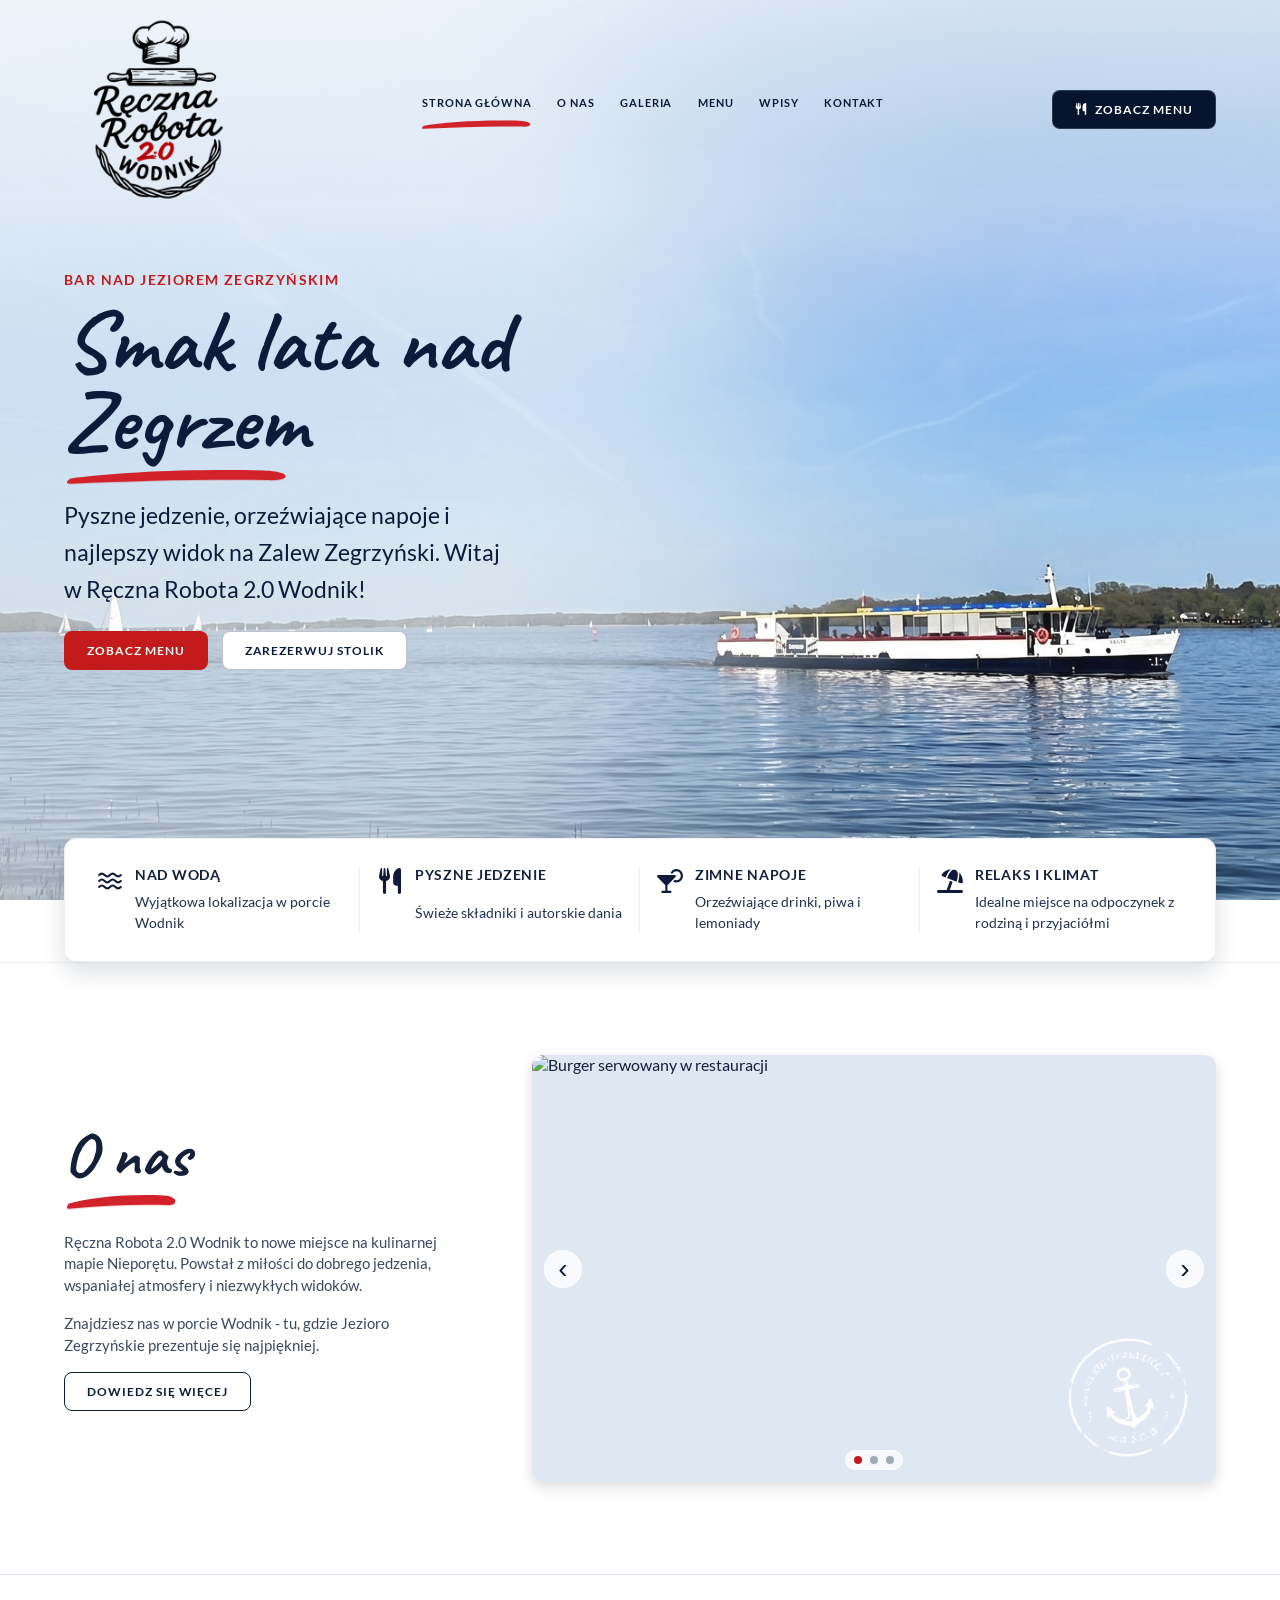
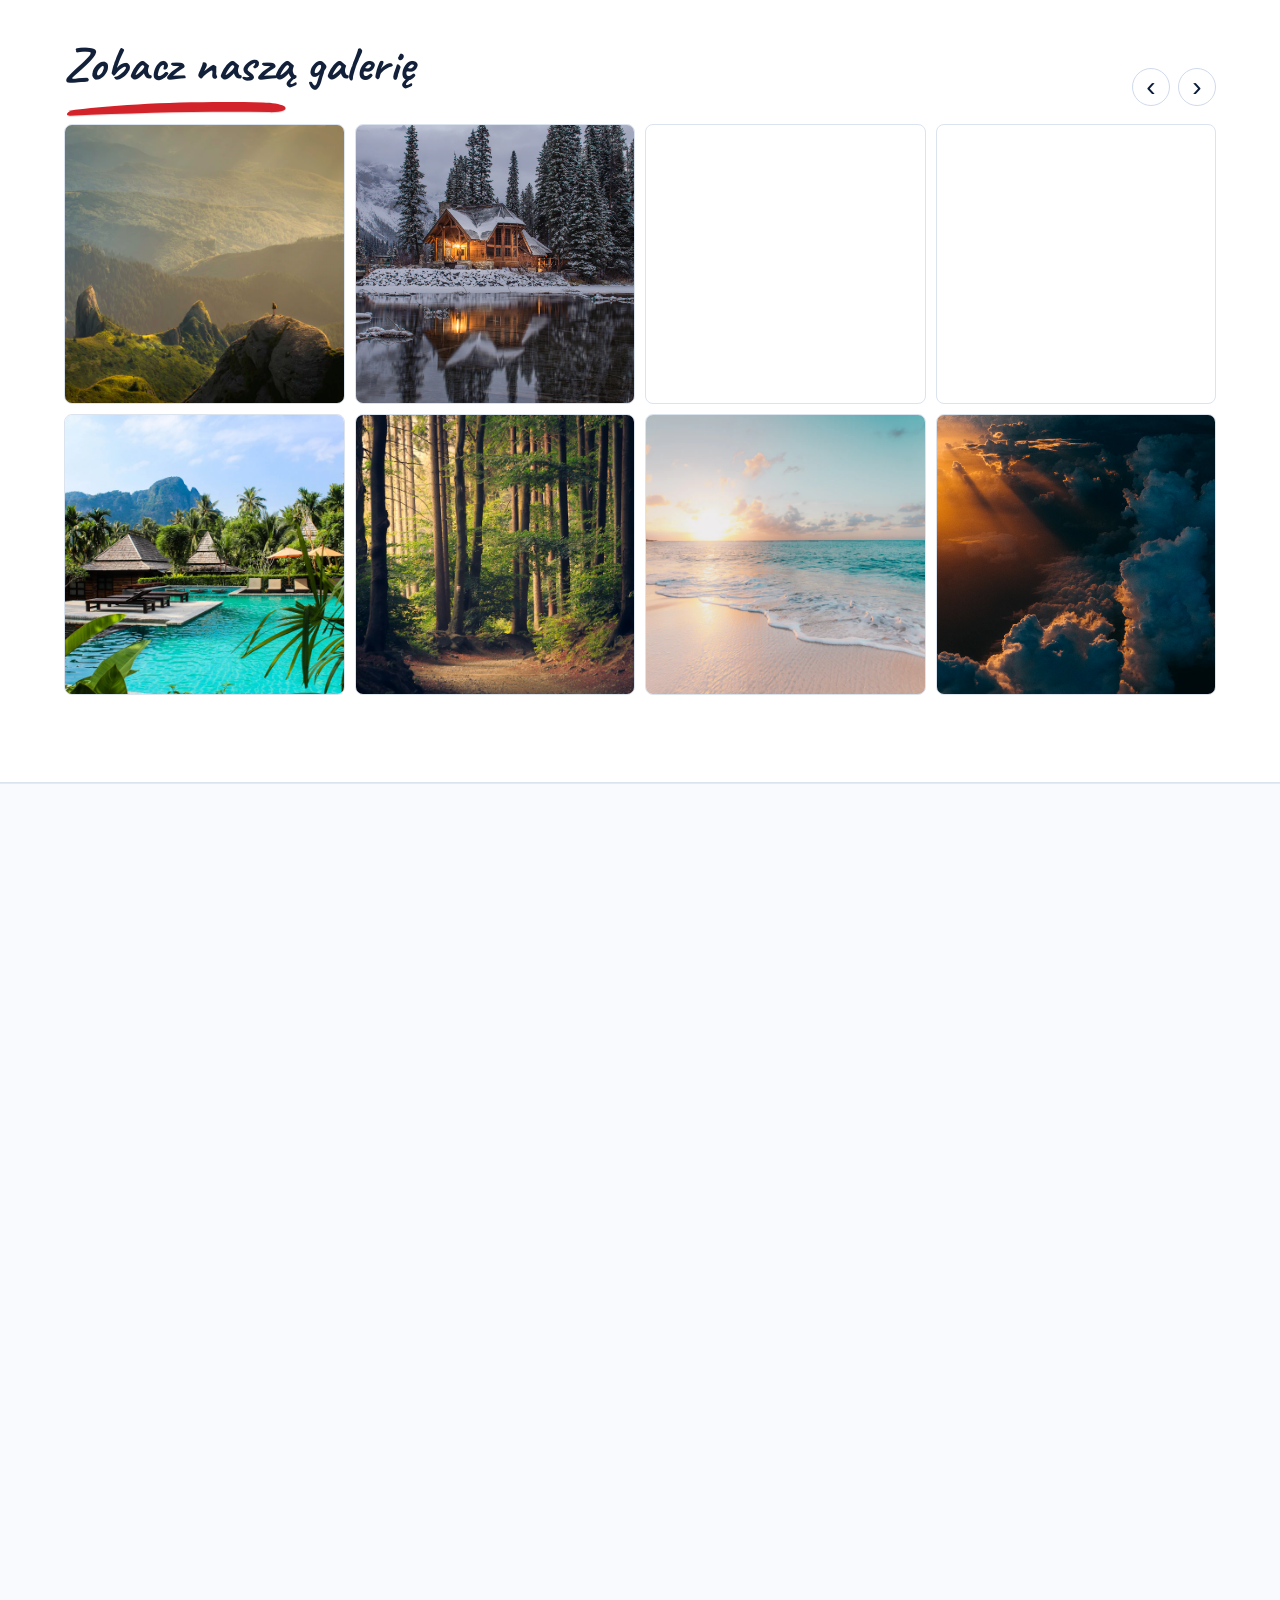
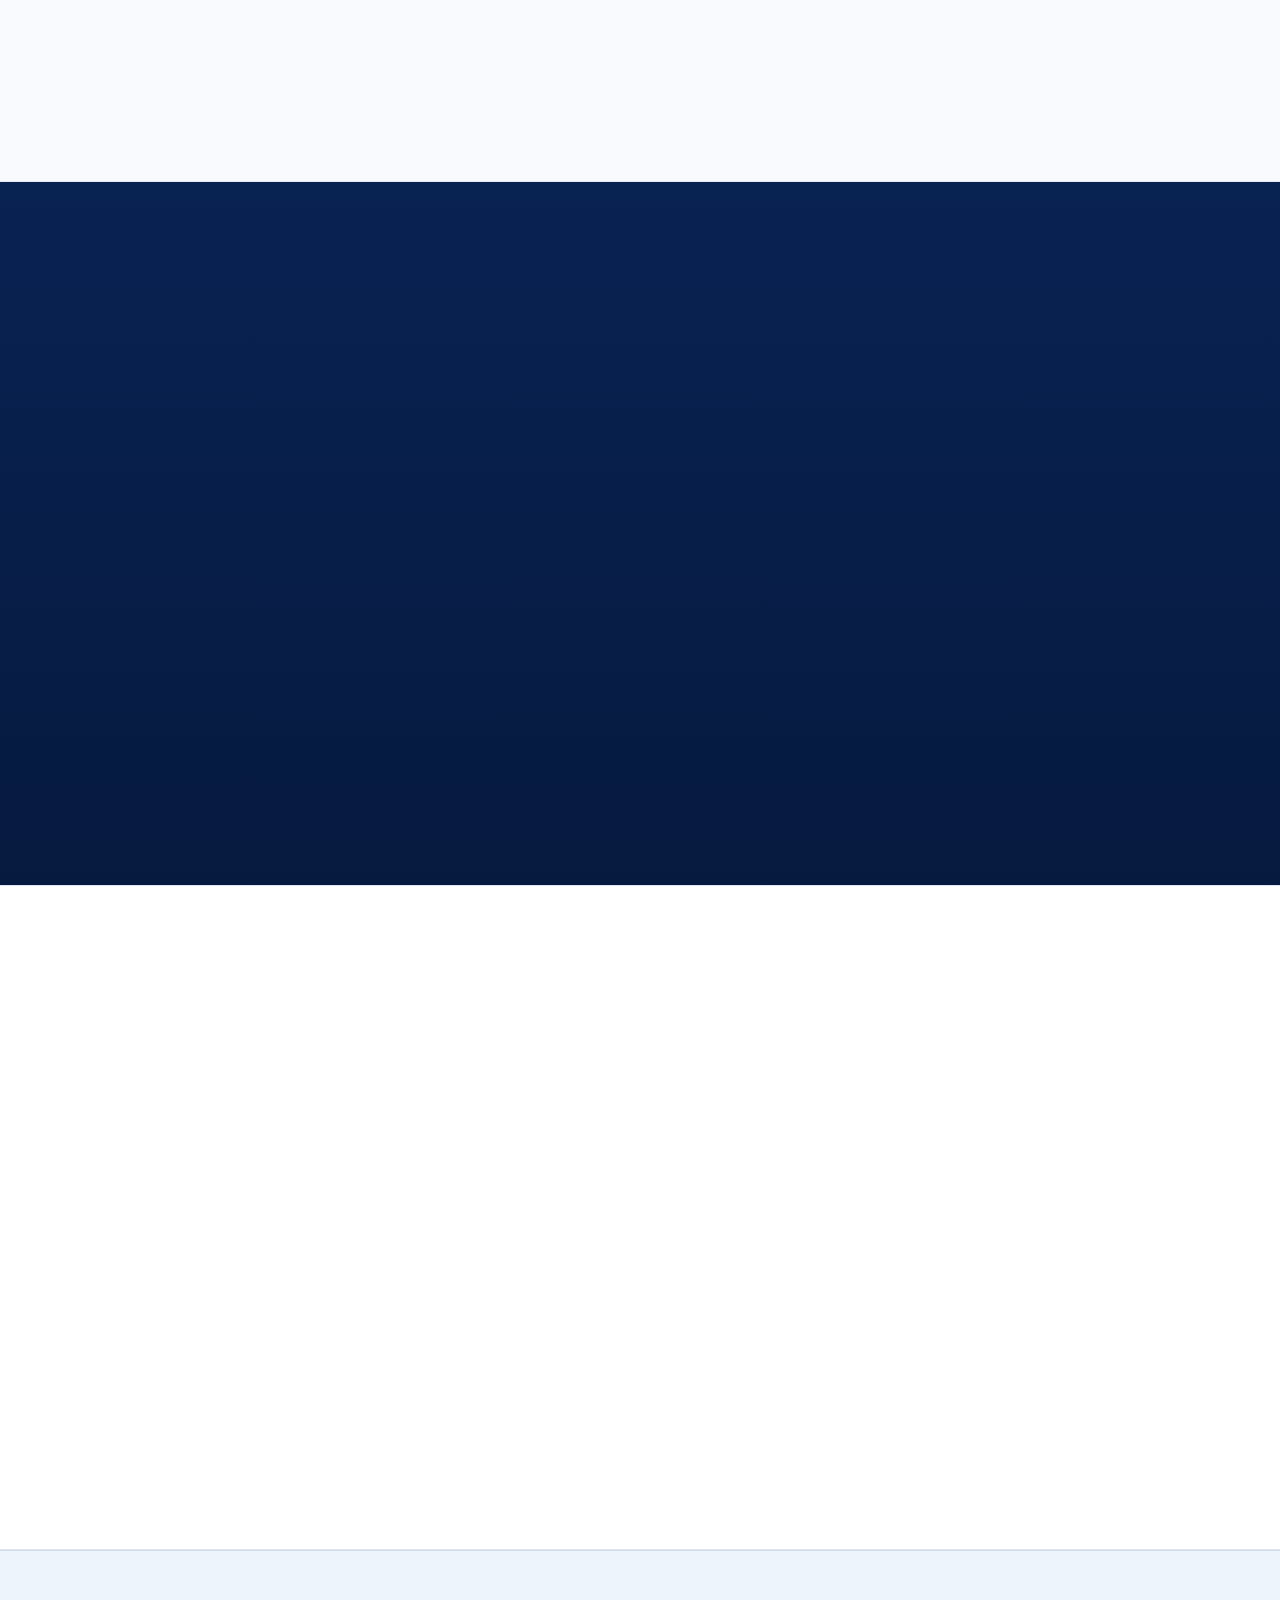
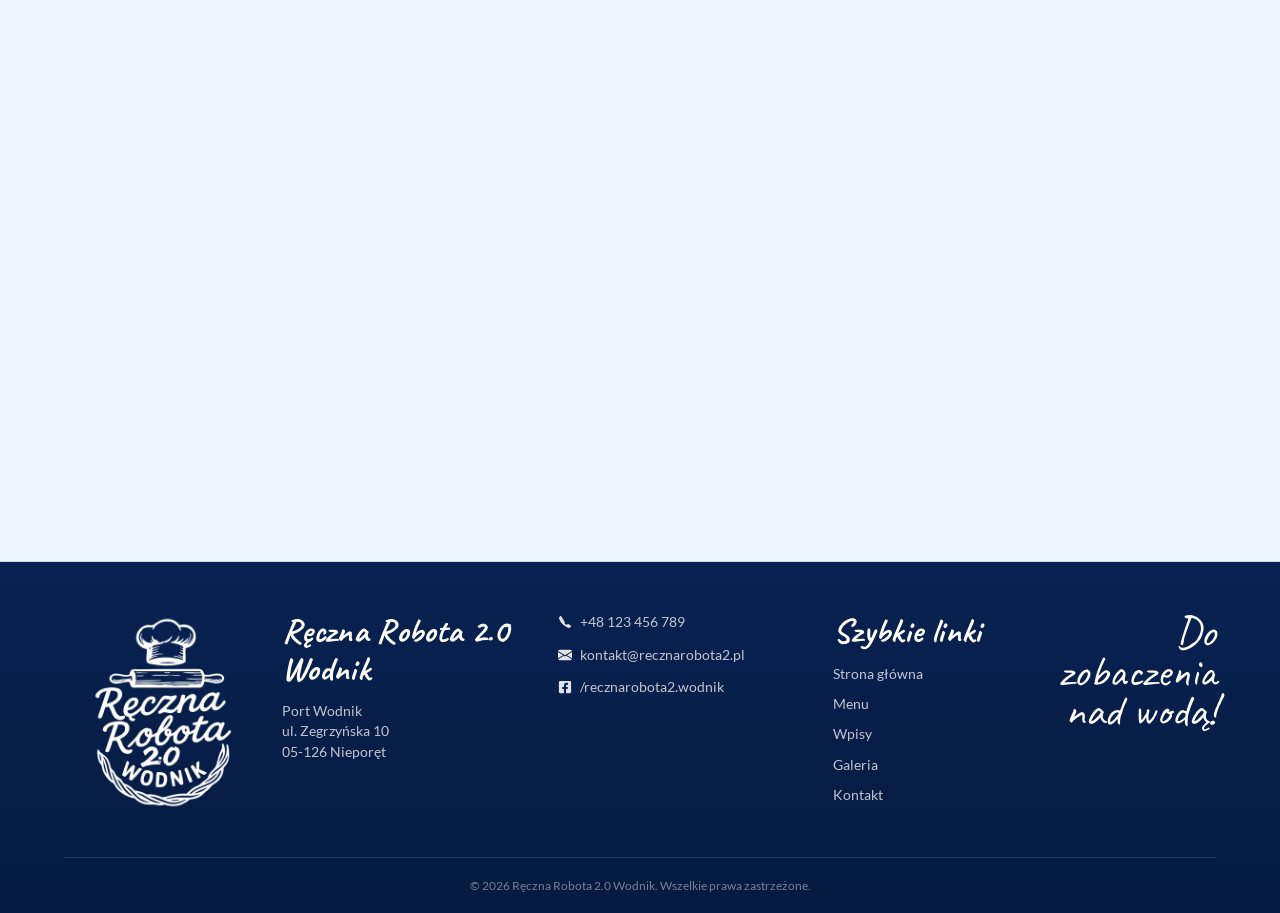
==== index.html @ cd71bf3f "Przebuduj menu strony glownej na rozwijane kafelki Co-authored-by: Cursor <cursoragent@cursor.com>" ====
<!doctype html>
<html lang="pl">
<head>
  <meta charset="UTF-8">
  <meta name="viewport" content="width=device-width, initial-scale=1.0">
  <title>Ręczna Robota 2.0 Wodnik</title>
  <meta name="description" content="Bar nad Jeziorem Zegrzyńskim - pyszne jedzenie, zimne napoje i najlepszy widok.">
  <link rel="preconnect" href="https://images.unsplash.com">
  <link rel="preload" href="./assets/optimized/logo-preloader.webp" as="image" type="image/webp" fetchpriority="high">
  <link rel="preload" href="./hero.webp" as="image" type="image/webp" fetchpriority="high">
  <link rel="preload" href="./assets/fonts/lato-400-latin.woff2" as="font" type="font/woff2" crossorigin>
  <link rel="preload" href="./assets/fonts/lato-400-latin-ext.woff2" as="font" type="font/woff2" crossorigin>
  <link rel="preload" href="./assets/fonts/lato-700-latin.woff2" as="font" type="font/woff2" crossorigin>
  <link rel="preload" href="./assets/fonts/lato-700-latin-ext.woff2" as="font" type="font/woff2" crossorigin>
  <link rel="preload" href="./assets/fonts/caveat-latin.woff2" as="font" type="font/woff2" crossorigin>
  <link rel="preload" href="./assets/fonts/caveat-latin-ext.woff2" as="font" type="font/woff2" crossorigin>
  <link rel="stylesheet" href="./styles.css?v=20260714-1">
  <link rel="icon" type="image/png" href="./favicon.png">
</head>
<body class="is-preloading">
  <div class="page-preloader" id="page-preloader" role="status" aria-live="polite" aria-label="Ładowanie strony">
    <img class="page-preloader-logo" src="./assets/optimized/logo-preloader.webp" alt="Ręczna Robota 2.0 Wodnik" width="280" height="120" fetchpriority="high" decoding="async">
    <div class="page-preloader-spinner" aria-hidden="true"></div>
    <p class="page-preloader-label">Trwa ładowanie</p>
  </div>
  <header class="hero" id="top">
    <div class="hero-bg" aria-hidden="true">
      <video
        class="hero-video"
        autoplay
        muted
        loop
        playsinline
        preload="auto"
        poster="./hero.webp"
        src="./Projekt%20bez%20nazwy.mp4"
        aria-hidden="true"
      ></video>
    </div>
    <div class="container">
      <nav class="nav">
        <div class="nav-inner">
          <a class="brand" href="#top">
            <img class="brand-logo" src="./logo.webp" alt="Ręczna Robota 2.0 Wodnik" width="180" height="78" fetchpriority="high" decoding="async">
          </a>
          <button class="menu-toggle" type="button" aria-expanded="false" aria-controls="main-menu">
            ☰
          </button>
          <div class="menu" id="main-menu">
            <a href="#top">Strona główna</a>
            <a href="#o-nas">O nas</a>
            <a href="#galeria">Galeria</a>
            <a href="#menu">Menu</a>
            <a href="#wpisy">Wpisy</a>
            <a href="#kontakt">Kontakt</a>
          </div>
          <a class="btn btn-dark desktop-only btn-header-menu js-header-menu-btn" href="#menu">
            <img class="btn-inline-icon" src="./assets/icons/utensils.svg" alt="" aria-hidden="true">
            Zobacz menu
          </a>
        </div>
      </nav>

      <div class="hero-content">
        <p class="eyebrow" data-cms="index.hero.eyebrow">Bar nad jeziorem zegrzyńskim</p>
        <h1 class="title-script title-underline" data-cms="index.hero.title">Smak lata nad Zegrzem</h1>
        <p class="lead" data-cms="index.hero.lead">
          Pyszne jedzenie, orzeźwiające napoje i najlepszy widok na Zalew Zegrzyński.
          Witaj w Ręczna Robota 2.0 Wodnik!
        </p>
        <div class="hero-actions">
          <a class="btn btn-red hero-menu-cta js-hero-menu-cta" href="#menu" data-cms="index.hero.primaryCtaLabel" data-cms-attr-href="index.hero.primaryCtaHref">Zobacz menu</a>
          <a class="btn btn-light" href="#kontakt" data-cms="index.hero.secondaryCtaLabel" data-cms-attr-href="index.hero.secondaryCtaHref">Zarezerwuj stolik</a>
        </div>
      </div>
    </div>
  </header>

  <section class="features-wrap">
    <div class="container">
      <div class="features">
        <article>
          <img class="feature-icon" src="./assets/icons/water.svg" alt="" aria-hidden="true">
          <h3>Nad wodą</h3>
          <p>Wyjątkowa lokalizacja w porcie Wodnik</p>
        </article>
        <article>
          <img class="feature-icon" src="./assets/icons/utensils.svg" alt="" aria-hidden="true">
          <h3>Pyszne jedzenie</h3>
          <p>Świeże składniki i autorskie dania</p>
        </article>
        <article>
          <img class="feature-icon" src="./assets/icons/martini-glass-citrus.svg" alt="" aria-hidden="true">
          <h3>Zimne napoje</h3>
          <p>Orzeźwiające drinki, piwa i lemoniady</p>
        </article>
        <article>
          <img class="feature-icon" src="./assets/icons/umbrella-beach.svg" alt="" aria-hidden="true">
          <h3>Relaks i klimat</h3>
          <p>Idealne miejsce na odpoczynek z rodziną i przyjaciółmi</p>
        </article>
      </div>
    </div>
  </section>

  <section class="about section" id="o-nas">
    <div class="container about-grid">
      <div class="about-content">
        <h2 class="title-script title-underline" data-cms="index.about.title">O nas</h2>
        <p data-cms="index.about.lead1">
          Ręczna Robota 2.0 Wodnik to nowe miejsce na kulinarnej mapie Nieporętu.
          Powstał z miłości do dobrego jedzenia, wspaniałej atmosfery i niezwykłych widoków.
        </p>
        <p data-cms="index.about.lead2">
          Znajdziesz nas w porcie Wodnik - tu, gdzie Jezioro Zegrzyńskie prezentuje się najpiękniej.
        </p>
        <a class="btn btn-outline" href="./o-nas.html" data-cms="index.about.buttonLabel" data-cms-attr-href="index.about.buttonHref">Dowiedz się więcej</a>
      </div>
      <div class="about-photo">
        <div class="about-slider js-about-slider" data-autoplay-ms="4500" aria-label="Galeria potraw">
          <figure class="about-slide is-active">
            <img
              class="about-slider-image"
              src="https://images.unsplash.com/photo-1559339352-11d035aa65de?auto=format&fit=crop&w=800&q=75"
              fetchpriority="low"
              decoding="async"
              alt="Burger serwowany w restauracji"
              data-cms-attr-src="index.aboutSlider.slide1.src"
              data-cms-attr-alt="index.aboutSlider.slide1.alt"
            >
          </figure>
          <figure class="about-slide">
            <img
              class="about-slider-image"
              src="https://images.unsplash.com/photo-1520072959219-c595dc870360?auto=format&fit=crop&w=800&q=75"
              decoding="async"
              alt="Kolorowa sałatka podana w misce"
              data-cms-attr-src="index.aboutSlider.slide2.src"
              data-cms-attr-alt="index.aboutSlider.slide2.alt"
              loading="lazy"
            >
          </figure>
          <figure class="about-slide">
            <img
              class="about-slider-image"
              src="https://images.unsplash.com/photo-1513104890138-7c749659a591?auto=format&fit=crop&w=800&q=75"
              decoding="async"
              alt="Pizza z dodatkami podana na drewnianym blacie"
              data-cms-attr-src="index.aboutSlider.slide3.src"
              data-cms-attr-alt="index.aboutSlider.slide3.alt"
              loading="lazy"
            >
          </figure>

          <button class="about-slider-control prev js-about-prev" type="button" aria-label="Poprzednie zdjęcie">
            <span aria-hidden="true">&lsaquo;</span>
          </button>
          <button class="about-slider-control next js-about-next" type="button" aria-label="Następne zdjęcie">
            <span aria-hidden="true">&rsaquo;</span>
          </button>

          <div class="about-slider-dots" role="tablist" aria-label="Wybierz zdjęcie potrawy">
            <button class="about-slider-dot is-active js-about-dot" type="button" role="tab" aria-selected="true" aria-label="Zdjęcie 1" data-slide-index="0"></button>
            <button class="about-slider-dot js-about-dot" type="button" role="tab" aria-selected="false" aria-label="Zdjęcie 2" data-slide-index="1"></button>
            <button class="about-slider-dot js-about-dot" type="button" role="tab" aria-selected="false" aria-label="Zdjęcie 3" data-slide-index="2"></button>
          </div>
        </div>
        <div class="photo-badge">
          <img class="photo-badge-icon" src="./assets/optimized/pieczatka.webp" alt="" aria-hidden="true" width="120" height="120" loading="lazy" decoding="async">
        </div>
      </div>
    </div>
  </section>

  <section class="gallery-section section" id="galeria">
    <div class="container">
      <div class="gallery-head">
        <h2 class="title-script title-underline">Zobacz naszą galerię</h2>
        <div class="gallery-controls js-gallery-controls">
          <button class="gallery-control js-gallery-prev" type="button" aria-label="Poprzednie zdjęcia">
            <span aria-hidden="true">&lsaquo;</span>
          </button>
          <button class="gallery-control js-gallery-next" type="button" aria-label="Kolejne zdjęcia">
            <span aria-hidden="true">&rsaquo;</span>
          </button>
        </div>
      </div>
      <div class="gallery js-gallery" aria-live="polite">
        <img class="gallery-item js-gallery-item" src="./assets/gallery/photo-01.webp" alt="Widok na marinę" loading="lazy" decoding="async">
        <img class="gallery-item js-gallery-item" src="./assets/gallery/photo-02.webp" alt="Pomost nad jeziorem" loading="lazy" decoding="async">
        <img class="gallery-item js-gallery-item" src="./assets/gallery/photo-03.webp" alt="Zachód słońca nad wodą" loading="lazy" decoding="async">
        <img class="gallery-item js-gallery-item" src="./assets/gallery/photo-04.webp" alt="Taras lokalu wieczorem" loading="lazy" decoding="async">
        <img class="gallery-item js-gallery-item" src="./assets/gallery/photo-05.webp" alt="Drewniany pomost nad spokojną wodą" loading="lazy" decoding="async">
        <img class="gallery-item js-gallery-item" src="./assets/gallery/photo-06.webp" alt="Zielona okolica i ścieżka spacerowa przy jeziorze" loading="lazy" decoding="async">
        <img class="gallery-item js-gallery-item" src="./assets/gallery/photo-07.webp" alt="Widok na wodę i niebo o złotej godzinie" loading="lazy" decoding="async">
        <img class="gallery-item js-gallery-item" src="./assets/gallery/photo-08.webp" alt="Letni klimat nad wodą z łagodnym światłem zachodu" loading="lazy" decoding="async">
        <img class="gallery-item js-gallery-item" src="./assets/gallery/photo-09.webp" alt="Łodzie zacumowane w marinie" loading="lazy" decoding="async">
        <img class="gallery-item js-gallery-item" src="./assets/gallery/photo-10.webp" alt="Panorama jeziora i nieba w słoneczny dzień" loading="lazy" decoding="async">
        <img class="gallery-item js-gallery-item" src="./assets/gallery/photo-11.webp" alt="Taras restauracyjny przy wodzie" loading="lazy" decoding="async">
        <img class="gallery-item js-gallery-item" src="./assets/gallery/photo-12.webp" alt="Wieczorne światła odbijające się w wodzie" loading="lazy" decoding="async">
        <img class="gallery-item js-gallery-item" src="./assets/gallery/photo-13.webp" alt="Brzeg jeziora otoczony zielenią" loading="lazy" decoding="async">
        <img class="gallery-item js-gallery-item" src="./assets/gallery/photo-14.webp" alt="Fale jeziora przy zachodzie słońca" loading="lazy" decoding="async">
        <img class="gallery-item js-gallery-item" src="./assets/gallery/photo-15.webp" alt="Pomost i krajobraz jeziora o złotej godzinie" loading="lazy" decoding="async">
      </div>
    </div>
  </section>

  <section class="season-menu section" id="menu">
    <div class="container">
      <h2 class="title-script title-underline">Menu</h2>
      <p class="season-menu-note">
        <span class="season-menu-note-line">
          <span data-cms="index.menu.note">
            Menu obowiązuje przez cały sezon letni, jesteśmy czynni od wtorku do soboty w godz. 12:00 - 21:00, a w niedzielę 12:00 - 20:00.
          </span>
        </span>
        <span class="season-menu-note-phone-line">
          Telefon: <a class="season-menu-phone" href="tel:+48123456789" data-cms="index.menu.phoneLabel" data-cms-attr-href="index.menu.phoneHref">+48 123 456 789</a>
        </span>
      </p>
      <div class="season-menu-toolbar">
        <label class="season-menu-search-label" for="menu-search">Szukaj w menu</label>
        <input
          id="menu-search"
          class="season-menu-search js-menu-search"
          type="search"
          placeholder="Np. pizza, lemoniada, schabowy..."
          autocomplete="off"
        >
      </div>

      <div class="season-menu-grid">
        <article class="menu-category js-menu-category" data-category-name="Zupy">
          <button class="menu-category-toggle js-menu-category-toggle" type="button" aria-expanded="true">
            <span class="menu-category-heading">
              <span class="menu-category-emoji" aria-hidden="true">🍲</span>
              Zupy
            </span>
            <span class="menu-category-chevron" aria-hidden="true"></span>
          </button>
          <ul class="season-menu-list">
            <li data-menu-item><span>Żurek z białą kiełbasą, podgrzybkami i jajkiem</span><strong>18 zł</strong></li>
            <li data-menu-item><span>Pomidorowa z makaronem</span><strong>15 zł</strong></li>
          </ul>
        </article>

        <article class="menu-category js-menu-category" data-category-name="Dania główne">
          <button class="menu-category-toggle js-menu-category-toggle" type="button" aria-expanded="true">
            <span class="menu-category-heading">
              <span class="menu-category-emoji" aria-hidden="true">🍽️</span>
              Dania główne
            </span>
            <span class="menu-category-chevron" aria-hidden="true"></span>
          </button>
          <ul class="season-menu-list">
            <li data-menu-item><span>Schabowy, ziemniaki z koperkiem, kapusta zasmażana</span><strong>38 zł</strong></li>
            <li data-menu-item><span>Grillowana pierś z kurczaka, frytki, tzatziki, surówka</span><strong>37 zł</strong></li>
            <li data-menu-item><span>Sandacz 180 g, opiekane ziemniaki, blanszowany szpinak</span><strong>57 zł</strong></li>
            <li data-menu-item><span>Pieczona karkówka, sos pieczarkowy, kopytka, surówka</span><strong>39 zł</strong></li>
            <li data-menu-item><span>Frytki</span><strong>12 zł</strong></li>
            <li data-menu-item><span>Frytki z parmezanem</span><strong>15 zł</strong></li>
          </ul>
        </article>

        <article class="menu-category js-menu-category" data-category-name="Pizza 32 cm">
          <button class="menu-category-toggle js-menu-category-toggle" type="button" aria-expanded="true">
            <span class="menu-category-heading">
              <span class="menu-category-emoji" aria-hidden="true">🍕</span>
              Pizza 32 cm
            </span>
            <span class="menu-category-chevron" aria-hidden="true"></span>
          </button>
          <ul class="season-menu-list">
            <li data-menu-item><span>Salame picante (sos pomidorowy, mozzarella, szpinata, ricotta, papryka)</span><strong>42 zł</strong></li>
            <li data-menu-item><span>Cotto funghi (sos pomidorowy, mozzarella, szynka cotto, pieczarki, rukola)</span><strong>37 zł</strong></li>
            <li data-menu-item><span>Amatriciana (sos pomidorowy, mozzarella, boczek, czosnek, cebula, piri-piri)</span><strong>39 zł</strong></li>
            <li data-menu-item><span>Diavola (sos pomidorowy, mozzarella, spianata, jalapeno)</span><strong>41 zł</strong></li>
            <li data-menu-item><span>Margherita (sos pomidorowy, mozzarella, bazylia)</span><strong>31 zł</strong></li>
            <li data-menu-item><span>Hawajska (sos pomidorowy, mozzarella, szynka, ananas)</span><strong>36 zł</strong></li>
          </ul>
        </article>

        <article class="menu-category js-menu-category" data-category-name="Napoje">
          <button class="menu-category-toggle js-menu-category-toggle" type="button" aria-expanded="true">
            <span class="menu-category-heading">
              <span class="menu-category-emoji" aria-hidden="true">🥤</span>
              Napoje
            </span>
            <span class="menu-category-chevron" aria-hidden="true"></span>
          </button>
          <ul class="season-menu-list">
            <li data-menu-item><span>Cola, Cola Zero, Fanta, Sprite, sok jabłkowy 0,25 l</span><strong>9 zł</strong></li>
            <li data-menu-item><span>Cola 0,5 l</span><strong>18 zł</strong></li>
            <li data-menu-item><span>Woda niegazowana / gazowana 0,3 l</span><strong>9 zł</strong></li>
            <li data-menu-item><span>Woda z cytryną 0,5 l</span><strong>12 zł</strong></li>
            <li data-menu-item><span>Lemoniada cytrynowa 0,3 l</span><strong>13 zł</strong></li>
          </ul>
        </article>

        <article class="menu-category js-menu-category" data-category-name="Napoje ciepłe">
          <button class="menu-category-toggle js-menu-category-toggle" type="button" aria-expanded="true">
            <span class="menu-category-heading">
              <span class="menu-category-emoji" aria-hidden="true">☕</span>
              Napoje ciepłe
            </span>
            <span class="menu-category-chevron" aria-hidden="true"></span>
          </button>
          <ul class="season-menu-list">
            <li data-menu-item><span>Espresso</span><strong>5 zł</strong></li>
            <li data-menu-item><span>Espresso doppio</span><strong>8 zł</strong></li>
            <li data-menu-item><span>Americano</span><strong>9 zł</strong></li>
            <li data-menu-item><span>Mleko</span><strong>2 zł</strong></li>
            <li data-menu-item><span>Cappuccino</span><strong>12 zł</strong></li>
            <li data-menu-item><span>Caffe latte</span><strong>13 zł</strong></li>
            <li data-menu-item><span>Herbata</span><strong>7 zł</strong></li>
          </ul>
        </article>

        <article class="menu-category js-menu-category" data-category-name="Piwo butelkowe">
          <button class="menu-category-toggle js-menu-category-toggle" type="button" aria-expanded="true">
            <span class="menu-category-heading">
              <span class="menu-category-emoji" aria-hidden="true">🍾</span>
              Piwo butelkowe
            </span>
            <span class="menu-category-chevron" aria-hidden="true"></span>
          </button>
          <ul class="season-menu-list">
            <li data-menu-item><span>Świeże</span><strong>15 zł</strong></li>
            <li data-menu-item><span>Jungle IPA</span><strong>18 zł</strong></li>
            <li data-menu-item><span>Śmietka pszeniczne</span><strong>17 zł</strong></li>
            <li data-menu-item><span>Budwiser</span><strong>14 zł</strong></li>
          </ul>
        </article>

        <article class="menu-category js-menu-category" data-category-name="Piwo z nalewaka">
          <button class="menu-category-toggle js-menu-category-toggle" type="button" aria-expanded="true">
            <span class="menu-category-heading">
              <span class="menu-category-emoji" aria-hidden="true">🍺</span>
              Piwo z nalewaka
            </span>
            <span class="menu-category-chevron" aria-hidden="true"></span>
          </button>
          <ul class="season-menu-list">
            <li data-menu-item><span>Żywiec</span><strong>14 zł</strong></li>
          </ul>
        </article>

        <article class="menu-category js-menu-category" data-category-name="Piwo bezalkoholowe">
          <button class="menu-category-toggle js-menu-category-toggle" type="button" aria-expanded="true">
            <span class="menu-category-heading">
              <span class="menu-category-emoji" aria-hidden="true">🧃</span>
              Piwo bezalkoholowe
            </span>
            <span class="menu-category-chevron" aria-hidden="true"></span>
          </button>
          <ul class="season-menu-list">
            <li data-menu-item><span>Korona 0% 0,33 l</span><strong>12 zł</strong></li>
            <li data-menu-item><span>Bavaria 0% 0,33 l</span><strong>12 zł</strong></li>
            <li data-menu-item><span>Żywiec Białe 0% 0,5 l</span><strong>15 zł</strong></li>
          </ul>
        </article>

        <article class="menu-category js-menu-category" data-category-name="Wino">
          <button class="menu-category-toggle js-menu-category-toggle" type="button" aria-expanded="true">
            <span class="menu-category-heading">
              <span class="menu-category-emoji" aria-hidden="true">🍷</span>
              Wino
            </span>
            <span class="menu-category-chevron" aria-hidden="true"></span>
          </button>
          <ul class="season-menu-list">
            <li data-menu-item><span>Wino białe domowe 150 ml</span><strong>11 zł</strong></li>
          </ul>
        </article>
      </div>
    </div>
  </section>

  <section class="hours section-dark" id="godziny-otwarcia">
    <div class="container hours-grid">
      <div>
        <h2 class="title-script title-underline">Godziny<br>otwarcia</h2>
        <ul class="hours-list">
          <li><span>Poniedziałek</span><strong data-cms="index.hours.monday">Zamknięte</strong></li>
          <li><span>Wtorek</span><strong data-cms="index.hours.tuesday">12:00 - 21:00</strong></li>
          <li><span>Środa</span><strong data-cms="index.hours.wednesday">12:00 - 21:00</strong></li>
          <li><span>Czwartek</span><strong data-cms="index.hours.thursday">12:00 - 21:00</strong></li>
          <li><span>Piątek</span><strong data-cms="index.hours.friday">12:00 - 21:00</strong></li>
          <li><span>Sobota</span><strong data-cms="index.hours.saturday">12:00 - 21:00</strong></li>
          <li><span>Niedziela</span><strong data-cms="index.hours.sunday">12:00 - 20:00</strong></li>
        </ul>
        <p class="daily-note">
          <img class="daily-note-icon" src="./assets/icons/anchor.svg" alt="" aria-hidden="true">
          <span data-cms="index.hours.note">Zapraszamy od wtorku do niedzieli!</span>
        </p>
      </div>
      <div>
        <h2 class="title-script title-underline">Dojazd</h2>
        <div class="hours-map-wrap">
          <iframe
            class="hours-map"
            title="Lokalizacja Ręczna Robota 2.0 Wodnik"
            src="https://www.google.com/maps?q=Port%20Wodnik%2C%20ul.%20Zegrzy%C5%84ska%2010%2C%2005-126%20Niepor%C4%99t&output=embed"
            loading="lazy"
            referrerpolicy="no-referrer-when-downgrade"
            allowfullscreen
          ></iframe>
        </div>
      </div>
    </div>
  </section>

  <section class="blog-teaser section" id="wpisy">
    <div class="container">
      <div class="blog-teaser-head">
        <div class="blog-teaser-intro">
          <h2 class="title-script title-underline">Wpisy</h2>
          <p>Aktualności z kuchni, wydarzeń i życia naszej restauracji nad Zegrzem.</p>
        </div>
        <div class="blog-teaser-controls js-blog-controls">
          <button class="gallery-control js-blog-prev" type="button" aria-label="Poprzednie wpisy">
            <span aria-hidden="true">&lsaquo;</span>
          </button>
          <button class="gallery-control js-blog-next" type="button" aria-label="Następne wpisy">
            <span aria-hidden="true">&rsaquo;</span>
          </button>
          <button class="btn btn-outline js-blog-toggle-all" type="button" aria-expanded="false">Zobacz wszystkie</button>
        </div>
      </div>
      <div class="blog-teaser-list js-blog-preview"></div>
      <p class="blog-teaser-empty js-blog-empty">Brak zapowiedzi wpisów. Dodaj je w panelu CMS.</p>
    </div>
  </section>

  <section class="contact section" id="kontakt">
    <div class="container contact-grid">
      <div class="contact-copy">
        <h2 class="title-script title-underline">Napisz do nas</h2>
        <p>
          Masz pytanie o rezerwację, organizację wydarzenia albo nasze menu?
          Wypełnij formularz, a odezwiemy się tak szybko, jak to możliwe.
        </p>
        <ul class="contact-highlights">
          <li>Rezerwacje stolików i większych grup</li>
          <li>Zapytania o imprezy okolicznościowe</li>
          <li>Współpraca i wydarzenia sezonowe</li>
        </ul>
      </div>
      <form class="contact-form js-contact-form" action="#" method="post">
        <div class="contact-field">
          <label for="contact-name">Imię i nazwisko</label>
          <input id="contact-name" name="name" type="text" autocomplete="name" required>
        </div>
        <div class="contact-row">
          <div class="contact-field">
            <label for="contact-email">Adres e-mail</label>
            <input id="contact-email" name="email" type="email" autocomplete="email" required>
          </div>
          <div class="contact-field">
            <label for="contact-phone">Telefon</label>
            <input id="contact-phone" name="phone" type="tel" autocomplete="tel" placeholder="+48 123 456 789">
          </div>
        </div>
        <div class="contact-field">
          <label for="contact-message">Wiadomość</label>
          <textarea id="contact-message" name="message" rows="5" required placeholder="Napisz, w czym możemy pomóc..."></textarea>
        </div>
        <div class="contact-form-actions">
          <button class="btn btn-red" type="submit">Wyślij wiadomość</button>
          <p class="contact-form-note js-contact-form-note" aria-live="polite"></p>
        </div>
      </form>
    </div>
  </section>

  <footer class="footer">
    <div class="container footer-grid">
      <div>
        <div class="brand small">
          <img class="brand-logo footer-logo" src="./logo.webp" alt="Ręczna Robota 2.0 Wodnik" width="160" height="70" loading="lazy" decoding="async">
        </div>
      </div>
      <div>
        <h4 data-cms="index.footer.company">Ręczna Robota<br>2.0 Wodnik</h4>
        <p>Port Wodnik<br>ul. Zegrzyńska 10<br>05-126 Nieporęt</p>
      </div>
      <div>
        <p>
          <a class="footer-contact-item" href="tel:+48123456789" data-cms-attr-href="index.footer.phoneHref">
            <img class="footer-contact-icon" src="./assets/icons/telephone.svg" alt="" aria-hidden="true" loading="lazy" decoding="async">
            <span data-cms="index.footer.phone">+48 123 456 789</span>
          </a>
        </p>
        <p>
          <a class="footer-contact-item" href="mailto:kontakt@recznarobota2.pl" data-cms-attr-href="index.footer.emailHref">
            <img class="footer-contact-icon" src="./assets/icons/envelope.svg" alt="" aria-hidden="true" loading="lazy" decoding="async">
            <span data-cms="index.footer.email">kontakt@recznarobota2.pl</span>
          </a>
        </p>
        <p>
          <a class="footer-contact-item" href="https://www.facebook.com/recznarobota2.wodnik" target="_blank" rel="noopener noreferrer">
            <img class="footer-contact-icon" src="./assets/icons/facebook.svg" alt="" aria-hidden="true" loading="lazy" decoding="async">
            <span>/recznarobota2.wodnik</span>
          </a>
        </p>
      </div>
      <div>
        <h4>Szybkie linki</h4>
        <p><a href="#top">Strona główna</a></p>
        <p><a href="#menu">Menu</a></p>
        <p><a href="#wpisy">Wpisy</a></p>
        <p><a href="#galeria">Galeria</a></p>
        <p><a href="#kontakt">Kontakt</a></p>
      </div>
      <div class="footer-note">
        Do zobaczenia<br>nad wodą!
      </div>
    </div>
    <div class="copyright">© <span class="js-current-year">2026</span> Ręczna Robota 2.0 Wodnik. Wszelkie prawa zastrzeżone.</div>
  </footer>

  <script src="./app-config.js" defer></script>
  <script src="./cloud-sync.js" defer></script>
  <script src="./cms-runtime.js" defer></script>
  <script src="./main.js?v=20260714-1" defer></script>
  <script src="./site.js" defer></script>
</body>
</html>
---- styles.css ----
@font-face {
  font-family: "Caveat";
  font-style: normal;
  font-weight: 400 700;
  font-display: block;
  src: url("./assets/fonts/caveat-latin-ext.woff2") format("woff2");
  unicode-range: U+0100-02BA, U+02BD-02C5, U+02C7-02CC, U+02CE-02D7, U+02DD-02FF, U+0304, U+0308, U+0329, U+1D00-1DBF, U+1E00-1E9F, U+1EF2-1EFF, U+2020, U+20A0-20AB, U+20AD-20C0, U+2113, U+2C60-2C7F, U+A720-A7FF;
}

@font-face {
  font-family: "Caveat";
  font-style: normal;
  font-weight: 400 700;
  font-display: block;
  src: url("./assets/fonts/caveat-latin.woff2") format("woff2");
  unicode-range: U+0000-00FF, U+0131, U+0152-0153, U+02BB-02BC, U+02C6, U+02DA, U+02DC, U+0304, U+0308, U+0329, U+2000-206F, U+20AC, U+2122, U+2191, U+2193, U+2212, U+2215, U+FEFF, U+FFFD;
}

@font-face {
  font-family: "Lato";
  font-style: normal;
  font-weight: 400;
  font-display: block;
  src: url("./assets/fonts/lato-400-latin-ext.woff2") format("woff2");
  unicode-range: U+0100-02BA, U+02BD-02C5, U+02C7-02CC, U+02CE-02D7, U+02DD-02FF, U+0304, U+0308, U+0329, U+1D00-1DBF, U+1E00-1E9F, U+1EF2-1EFF, U+2020, U+20A0-20AB, U+20AD-20C0, U+2113, U+2C60-2C7F, U+A720-A7FF;
}

@font-face {
  font-family: "Lato";
  font-style: normal;
  font-weight: 400;
  font-display: block;
  src: url("./assets/fonts/lato-400-latin.woff2") format("woff2");
  unicode-range: U+0000-00FF, U+0131, U+0152-0153, U+02BB-02BC, U+02C6, U+02DA, U+02DC, U+0304, U+0308, U+0329, U+2000-206F, U+20AC, U+2122, U+2191, U+2193, U+2212, U+2215, U+FEFF, U+FFFD;
}

@font-face {
  font-family: "Lato";
  font-style: normal;
  font-weight: 700;
  font-display: block;
  src: url("./assets/fonts/lato-700-latin-ext.woff2") format("woff2");
  unicode-range: U+0100-02BA, U+02BD-02C5, U+02C7-02CC, U+02CE-02D7, U+02DD-02FF, U+0304, U+0308, U+0329, U+1D00-1DBF, U+1E00-1E9F, U+1EF2-1EFF, U+2020, U+20A0-20AB, U+20AD-20C0, U+2113, U+2C60-2C7F, U+A720-A7FF;
}

@font-face {
  font-family: "Lato";
  font-style: normal;
  font-weight: 700;
  font-display: block;
  src: url("./assets/fonts/lato-700-latin.woff2") format("woff2");
  unicode-range: U+0000-00FF, U+0131, U+0152-0153, U+02BB-02BC, U+02C6, U+02DA, U+02DC, U+0304, U+0308, U+0329, U+2000-206F, U+20AC, U+2122, U+2191, U+2193, U+2212, U+2215, U+FEFF, U+FFFD;
}

@font-face {
  font-family: "Playfair Display";
  font-style: normal;
  font-weight: 700;
  font-display: block;
  src: url("./assets/fonts/playfair-700-latin-ext.woff2") format("woff2");
  unicode-range: U+0100-02BA, U+02BD-02C5, U+02C7-02CC, U+02CE-02D7, U+02DD-02FF, U+0304, U+0308, U+0329, U+1D00-1DBF, U+1E00-1E9F, U+1EF2-1EFF, U+2020, U+20A0-20AB, U+20AD-20C0, U+2113, U+2C60-2C7F, U+A720-A7FF;
}

@font-face {
  font-family: "Playfair Display";
  font-style: normal;
  font-weight: 700;
  font-display: block;
  src: url("./assets/fonts/playfair-700-latin.woff2") format("woff2");
  unicode-range: U+0000-00FF, U+0131, U+0152-0153, U+02BB-02BC, U+02C6, U+02DA, U+02DC, U+0304, U+0308, U+0329, U+2000-206F, U+20AC, U+2122, U+2191, U+2193, U+2212, U+2215, U+FEFF, U+FFFD;
}

:root {
  --navy: #0a1c3a;
  --navy-deep: #06142d;
  --red: #c31b1b;
  --red-soft: #d2232a;
  --text: #12203a;
  --muted: #596273;
  --bg-soft: #f4f4f4;
  --radius: 12px;
}

* {
  box-sizing: border-box;
}

html {
  scroll-behavior: smooth;
  scroll-padding-top: 90px;
  scrollbar-color: #c31b1b #dbe6f7;
  scrollbar-width: thin;
  max-width: 100%;
  overflow-x: hidden;
}

body {
  margin: 0;
  font-family: "Lato", sans-serif;
  color: var(--text);
  background: #fff;
  max-width: 100%;
  overflow-x: hidden;
}

body.is-preloading {
  overflow: hidden;
}

.gallery-section,
.season-menu,
.hours,
.blog-teaser,
.contact {
  content-visibility: auto;
  contain-intrinsic-size: auto 640px;
}

.page-preloader {
  position: fixed;
  inset: 0;
  z-index: 9999;
  background: rgba(255, 255, 255, 0.62);
  -webkit-backdrop-filter: blur(16px) saturate(130%);
  backdrop-filter: blur(16px) saturate(130%);
  display: flex;
  flex-direction: column;
  align-items: center;
  justify-content: center;
  gap: 16px;
  transition: opacity 0.35s ease, visibility 0.35s ease;
}

.page-preloader-logo {
  width: min(248px, 56vw);
  height: auto;
  display: block;
  filter: drop-shadow(0 8px 24px rgba(10, 28, 58, 0.16));
}

.page-preloader-spinner {
  width: 50px;
  height: 50px;
  border-radius: 50%;
  background: conic-gradient(
    from 180deg,
    var(--red) 0deg,
    #0f3367 120deg,
    #79a0d6 240deg,
    var(--red) 360deg
  );
  -webkit-mask: radial-gradient(farthest-side, transparent calc(100% - 6px), #000 calc(100% - 5px));
  mask: radial-gradient(farthest-side, transparent calc(100% - 6px), #000 calc(100% - 5px));
  animation: preloader-spin 0.9s linear infinite, preloader-pulse 1.8s ease-in-out infinite;
  box-shadow: 0 0 0 6px rgba(10, 28, 58, 0.08), 0 8px 20px rgba(10, 28, 58, 0.12);
}

.page-preloader-label {
  margin: 2px 0 0;
  color: var(--navy);
  font-family: "Lato", sans-serif;
  font-size: 12px;
  font-weight: 700;
  letter-spacing: 0.12em;
  text-transform: uppercase;
}

.page-preloader.is-hidden {
  opacity: 0;
  visibility: hidden;
}

@keyframes preloader-spin {
  to {
    transform: rotate(360deg);
  }
}

@keyframes preloader-pulse {
  0%,
  100% {
    transform: scale(1);
  }
  50% {
    transform: scale(0.94);
  }
}

/* Custom scrollbar (WebKit browsers) */
::-webkit-scrollbar {
  width: 12px;
}

::-webkit-scrollbar-track {
  background: linear-gradient(180deg, #e8eef9 0%, #dbe6f7 100%);
}

::-webkit-scrollbar-thumb {
  background: linear-gradient(180deg, #12366a 0%, #0a1c3a 55%, #c31b1b 100%);
  border-radius: 999px;
  border: 2px solid #dbe6f7;
}

::-webkit-scrollbar-thumb:hover {
  background: linear-gradient(180deg, #164482 0%, #0d2952 50%, #da2525 100%);
}

.container {
  width: min(1152px, calc(100% - 32px));
  margin: 0 auto;
}

.hero {
  position: relative;
  min-height: 100vh;
  min-height: 100svh;
  color: var(--navy);
  padding: clamp(104px, 15vh, 156px) 0 clamp(84px, 12vh, 150px);
  display: flex;
  flex-direction: column;
  justify-content: center;
}

.hero-bg {
  position: absolute;
  inset: 0;
  background: #0d2952 url("./hero.webp") center / cover no-repeat;
  overflow: hidden;
}

.hero-video {
  width: 100%;
  height: 100%;
  object-fit: cover;
  display: block;
  opacity: 0;
  transition: opacity 0.45s ease;
}

.hero-video.is-ready {
  opacity: 1;
}

.hero-bg::after {
  content: "";
  position: absolute;
  inset: 0;
  background: linear-gradient(
    to bottom,
    rgba(255, 255, 255, 0.8) 0%,
    rgba(255, 255, 255, 0.58) 22%,
    rgba(255, 255, 255, 0.2) 44%,
    rgba(255, 255, 255, 0.05) 70%
  );
}

.hero .container {
  position: relative;
}

.nav {
  position: fixed;
  top: 0;
  left: 0;
  z-index: 1200;
  width: 100%;
  background: transparent;
  border-bottom: 1px solid transparent;
  box-shadow: none;
  transition:
    background-color 0.26s ease,
    box-shadow 0.26s ease,
    border-color 0.26s ease;
}

.nav-inner {
  width: min(1152px, calc(100% - 32px));
  margin: 0 auto;
  min-height: 78px;
  padding: 14px 0;
  position: relative;
  transition: padding 0.26s ease;
  display: flex;
  align-items: center;
  justify-content: space-between;
  gap: 24px;
}

.hero .nav.is-fixed {
  background: rgba(255, 255, 255, 0.9);
  -webkit-backdrop-filter: blur(10px);
  backdrop-filter: blur(10px);
  border-bottom: 1px solid rgba(223, 231, 243, 0.9);
  box-shadow: 0 8px 24px rgba(10, 28, 58, 0.08);
}

.hero .nav.is-fixed .nav-inner {
  min-height: 64px;
  padding: 6px 0;
}

.hero .nav.is-fixed .brand-logo {
  width: clamp(92px, 9vw, 118px);
}

.brand {
  display: inline-flex;
  gap: 10px;
  align-items: center;
  text-decoration: none;
  color: inherit;
}

.brand-logo {
  display: block;
  width: clamp(140px, 17vw, 190px);
  height: auto;
  transition: width 0.22s ease;
}

.menu {
  display: flex;
  gap: clamp(16px, 2vw, 28px);
}

.menu a {
  text-decoration: none;
  color: var(--navy);
  font-size: 11px;
  font-weight: 700;
  letter-spacing: 0.08em;
  text-transform: uppercase;
  padding-bottom: 12px;
  border-bottom: 1px solid transparent;
  position: relative;
}

.menu a::after {
  content: "";
  position: absolute;
  left: 0;
  width: 100%;
  bottom: -8px;
  height: 11px;
  opacity: 0;
  background-image: url("./assets/icons/underline-scribble.svg");
  background-repeat: no-repeat;
  background-size: 100% 100%;
  transform-origin: left center;
  transform: scaleX(0);
  transition: transform 0.35s cubic-bezier(0.33, 1, 0.68, 1), opacity 0.2s ease;
}

.menu a:hover {
  color: var(--red);
  border-bottom-color: transparent;
}

.menu a.active::after {
  opacity: 1;
  transform: scaleX(1);
}

.menu-toggle {
  display: none;
  border: 0;
  background: rgba(255, 255, 255, 0.85);
  border-radius: 8px;
  padding: 8px 10px;
  font-size: 20px;
  color: var(--navy);
}

.hero-content {
  margin-top: 0;
  max-width: 620px;
}

.eyebrow {
  color: var(--red);
  font-size: 14px;
  font-weight: 700;
  letter-spacing: 0.1em;
  text-transform: uppercase;
}

h1,
h2,
h3,
h4,
h5,
h6 {
  margin: 0;
  font-family: "Playfair Display", serif;
  font-weight: 700;
  font-style: italic;
}

h1 {
  font-size: clamp(44px, 6.4vw, 68px);
  line-height: 1.1;
}

h2 {
  font-size: clamp(38px, 5vw, 48px);
  line-height: 1.12;
}

.lead {
  max-width: 440px;
  font-size: 23px;
  line-height: 1.6;
}

.hero-actions {
  margin-top: 24px;
  display: flex;
  gap: 14px;
  flex-wrap: wrap;
}

.btn {
  display: inline-flex;
  justify-content: center;
  align-items: center;
  border-radius: 8px;
  text-decoration: none;
  gap: 8px;
  font-size: 12px;
  font-weight: 600;
  text-transform: uppercase;
  letter-spacing: 0.08em;
  padding: 11px 22px;
  border: 1px solid transparent;
  cursor: pointer;
  font-family: inherit;
  transition: transform 0.2s ease, box-shadow 0.2s ease;
}

.btn:hover {
  transform: translateY(-1px);
  box-shadow: 0 8px 16px rgba(6, 20, 45, 0.18);
}

.btn-dark {
  color: #fff;
  background: var(--navy-deep);
  border-color: rgba(255, 255, 255, 0.16);
}

.btn-header-menu.is-hidden {
  display: none;
}

.btn-red {
  color: #fff;
  background: var(--red);
}

.btn-light {
  color: var(--navy);
  background: #fff;
  border-color: rgba(10, 28, 58, 0.26);
}

.btn-outline {
  color: var(--navy);
  border-color: var(--navy);
  background: transparent;
}

.btn-outline.light {
  color: #fff;
  border-color: #fff;
}

.btn-inline-icon {
  width: 12px;
  height: 12px;
  display: block;
}

.btn-dark .btn-inline-icon,
.btn-red .btn-inline-icon {
  filter: brightness(0) invert(1);
}

.hero-menu-cta {
  transition:
    opacity 0.25s ease,
    transform 0.25s ease,
    max-width 0.25s ease,
    padding-left 0.25s ease,
    padding-right 0.25s ease,
    margin-right 0.25s ease,
    border-color 0.25s ease;
  max-width: 220px;
  overflow: hidden;
}

.hero-menu-cta.is-hidden-by-header {
  opacity: 0;
  transform: translateY(-6px);
  pointer-events: none;
  max-width: 0;
  padding-left: 0;
  padding-right: 0;
  margin-right: 0;
  border-color: transparent;
}

.title-script {
  font-family: "Caveat", cursive;
  font-style: normal;
  font-weight: 700;
  letter-spacing: 0.01em;
}

.title-underline {
  position: relative;
  display: inline-block;
  padding-bottom: 14px;
}

.title-underline::after {
  content: "";
  position: absolute;
  left: 3px;
  bottom: -10px;
  width: min(220px, 86%);
  height: 18px;
  opacity: 0;
  background-image: url("./assets/icons/underline-scribble.svg");
  background-repeat: no-repeat;
  background-size: 100% 100%;
  transform-origin: left center;
  transform: scaleX(0);
  filter: drop-shadow(0 1px 0 rgba(210, 35, 42, 0.2));
  animation: marker-draw 0.9s 0.2s cubic-bezier(0.22, 1, 0.36, 1) forwards;
}

@keyframes marker-draw {
  from {
    opacity: 0;
    transform: scaleX(0);
  }
  35% {
    opacity: 1;
  }
  to {
    opacity: 1;
    transform: scaleX(1);
  }
}

.hero h1.title-script {
  font-size: clamp(58px, 9vw, 86px);
  line-height: 0.92;
}

.about h2.title-script,
.hours h2.title-script,
.cta h2.title-script {
  font-size: clamp(46px, 5vw, 62px);
  line-height: 0.95;
}

.section {
  padding: 80px 0;
}

.about.section,
.gallery-section.section,
.season-menu.section,
.cta.section,
.hours.section-dark,
.blog-teaser.section,
.contact.section {
  min-height: clamp(520px, 68svh, 760px);
  display: flex;
  align-items: center;
  padding: clamp(52px, 7vh, 84px) 0;
}

.features-wrap {
  margin-top: -62px;
  position: relative;
  z-index: 2;
}

.features {
  background: #fff;
  border: 1px solid #edf1f7;
  border-radius: 12px;
  box-shadow: 0 10px 24px rgba(10, 28, 58, 0.14);
  padding: 18px 18px;
  display: grid;
  grid-template-columns: repeat(4, 1fr);
  gap: 6px;
}

.features article {
  position: relative;
  padding: 10px 14px;
  display: grid;
  grid-template-columns: 26px 1fr;
  grid-template-rows: auto auto;
  column-gap: 12px;
  row-gap: 8px;
  align-items: start;
}

.feature-icon {
  width: 26px;
  height: 26px;
  margin-top: 1px;
  grid-row: 1 / span 2;
  grid-column: 1;
  filter: brightness(0) saturate(100%) invert(10%) sepia(24%) saturate(2463%) hue-rotate(196deg) brightness(97%) contrast(101%);
  object-fit: contain;
}

.features article:not(:first-child)::before {
  content: "";
  position: absolute;
  left: -4px;
  top: 10px;
  bottom: 10px;
  width: 1px;
  background: #e9edf4;
}

.features h3 {
  margin: 0;
  grid-column: 2;
  grid-row: 1;
  font-family: "Lato", "Open Sans", sans-serif;
  letter-spacing: 0.05em;
  font-size: 14px;
  text-transform: uppercase;
  font-style: normal;
  font-weight: 800;
  line-height: 1.15;
}

.features p {
  margin: 0;
  grid-column: 2;
  grid-row: 2;
  color: #213151;
  font-size: 14px;
  line-height: 1.5;
  font-weight: 400;
}

.about {
  background: #fff;
  border-top: 1px solid #eef2f8;
  padding: 54px 0 46px;
}

.about-content {
  max-width: 400px;
}

.about-content h2 {
  margin-bottom: 18px;
}

.about-grid {
  display: grid;
  grid-template-columns: 0.9fr 1.4fr;
  gap: 28px;
  align-items: center;
}

.about p {
  color: rgba(10, 28, 58, 0.8);
  line-height: 1.45;
  margin-bottom: 16px;
  font-size: 15px;
  font-weight: 400;
}

.about-photo {
  position: relative;
  min-width: 0;
}

.about-slider {
  position: relative;
  width: 100%;
  max-width: 100%;
  min-height: 420px;
  aspect-ratio: 16 / 10;
  border-radius: 12px;
  overflow: hidden;
  background: #dfe7f3;
  box-shadow: 0 5px 14px rgba(0, 0, 0, 0.14);
}

.about-slide {
  margin: 0;
  position: absolute;
  inset: 0;
  opacity: 0;
  pointer-events: none;
  transition: opacity 0.45s ease;
}

.about-slide.is-active {
  opacity: 1;
  pointer-events: auto;
}

.about-slider-image {
  width: 100%;
  height: 100%;
  display: block;
  min-height: 420px;
  object-fit: cover;
}

.about-slider-control {
  position: absolute;
  top: 50%;
  transform: translateY(-50%);
  width: 38px;
  height: 38px;
  border: 1px solid rgba(255, 255, 255, 0.75);
  border-radius: 999px;
  background: rgba(255, 255, 255, 0.78);
  color: var(--navy);
  font-size: 28px;
  line-height: 1;
  display: inline-flex;
  align-items: center;
  justify-content: center;
  cursor: pointer;
  z-index: 3;
  transition: background 0.2s ease, transform 0.2s ease;
}

.about-slider-control:hover {
  background: #fff;
  transform: translateY(-50%) scale(1.05);
}

.about-slider-control.prev {
  left: 12px;
}

.about-slider-control.next {
  right: 12px;
}

.about-slider-dots {
  position: absolute;
  left: 50%;
  bottom: 12px;
  transform: translateX(-50%);
  z-index: 3;
  display: inline-flex;
  align-items: center;
  gap: 8px;
  background: rgba(255, 255, 255, 0.72);
  border: 1px solid rgba(255, 255, 255, 0.85);
  border-radius: 999px;
  padding: 5px 8px;
}

.about-slider-dot {
  width: 8px;
  height: 8px;
  border: 0;
  border-radius: 50%;
  background: rgba(10, 28, 58, 0.35);
  padding: 0;
  cursor: pointer;
}

.about-slider-dot.is-active {
  background: var(--red);
}

.season-menu {
  background: #f8fafd;
  border-top: 1px solid #e4eaf3;
  border-bottom: 1px solid #e4eaf3;
}

.season-menu h2.title-script {
  margin-bottom: 24px;
}

.season-menu-note {
  margin: 0 0 30px;
  max-width: 760px;
  color: rgba(10, 28, 58, 0.82);
  line-height: 1.58;
  font-size: 17px;
}

.season-menu-note-line,
.season-menu-note-phone-line {
  display: block;
}

.season-menu-note-phone-line {
  margin-top: 2px;
}

.season-menu-phone {
  color: var(--navy);
  font-weight: 700;
  text-decoration: none;
}

.season-menu-phone:hover {
  text-decoration: underline;
}

.season-menu-toolbar {
  margin-bottom: 20px;
}

.season-menu-search-label {
  display: block;
  margin-bottom: 8px;
  font-size: 12px;
  letter-spacing: 0.08em;
  text-transform: uppercase;
  color: var(--navy);
  font-weight: 700;
}

.season-menu-search {
  width: min(520px, 100%);
  border: 1px solid #cfd9e8;
  border-radius: 10px;
  padding: 12px 14px;
  font-size: 14px;
  color: var(--navy);
  background: #fff;
}

.season-menu-search:focus {
  outline: 2px solid rgba(10, 28, 58, 0.2);
  border-color: #9fb3d3;
}

.season-menu-grid {
  display: grid;
  grid-template-columns: repeat(3, minmax(0, 1fr));
  gap: 18px;
  align-items: start;
  border: 0;
  background: transparent;
  overflow: visible;
}

.menu-category {
  --menu-tile-from: #eaf2fb;
  --menu-tile-to: #ccdff2;
  --menu-tile-orb: rgba(255, 255, 255, 0.58);
  background: #fff;
  border: 1px solid #dce5f1;
  border-radius: 16px;
  box-shadow: 0 10px 24px rgba(10, 28, 58, 0.08);
  padding: 0;
  margin-bottom: 0;
  overflow: hidden;
  align-self: start;
  transition:
    transform 0.2s ease,
    border-color 0.2s ease,
    box-shadow 0.2s ease;
}

.menu-category:nth-child(6n + 2) {
  --menu-tile-from: #edf5eb;
  --menu-tile-to: #cfe2c8;
  --menu-tile-orb: rgba(255, 255, 255, 0.5);
}

.menu-category:nth-child(6n + 3) {
  --menu-tile-from: #fff1df;
  --menu-tile-to: #f4d3a9;
  --menu-tile-orb: rgba(255, 255, 255, 0.54);
}

.menu-category:nth-child(6n + 4) {
  --menu-tile-from: #e9f6f7;
  --menu-tile-to: #c5e4e6;
  --menu-tile-orb: rgba(255, 255, 255, 0.52);
}

.menu-category:nth-child(6n + 5) {
  --menu-tile-from: #f7edf0;
  --menu-tile-to: #e8cdd5;
  --menu-tile-orb: rgba(255, 255, 255, 0.5);
}

.menu-category:nth-child(6n + 6) {
  --menu-tile-from: #fff6d9;
  --menu-tile-to: #efd99b;
  --menu-tile-orb: rgba(255, 255, 255, 0.52);
}

.menu-category:hover {
  transform: translateY(-2px);
  border-color: #c8d6e8;
  box-shadow: 0 14px 30px rgba(10, 28, 58, 0.12);
}

.menu-category.is-open {
  grid-column: span 3;
  display: grid;
  grid-template-columns: minmax(230px, 0.7fr) minmax(0, 2fr);
  border-color: #bacbe0;
  box-shadow: 0 16px 36px rgba(10, 28, 58, 0.12);
  transform: none;
}

.menu-category-toggle {
  position: relative;
  isolation: isolate;
  width: 100%;
  min-height: 180px;
  border: 0;
  background: linear-gradient(145deg, var(--menu-tile-from), var(--menu-tile-to));
  padding: 0;
  display: flex;
  justify-content: center;
  align-items: center;
  overflow: hidden;
  cursor: pointer;
  color: var(--navy);
  transition: filter 0.2s ease;
}

.menu-category-toggle::before,
.menu-category-toggle::after {
  content: "";
  position: absolute;
  z-index: -1;
  border-radius: 50%;
  background: var(--menu-tile-orb);
  pointer-events: none;
}

.menu-category-toggle::before {
  width: 150px;
  height: 150px;
  top: -62px;
  right: -34px;
}

.menu-category-toggle::after {
  width: 92px;
  height: 92px;
  left: -28px;
  bottom: 22px;
}

.menu-category-toggle:hover {
  filter: saturate(1.06);
}

.menu-category-toggle:focus-visible {
  outline: 3px solid rgba(10, 28, 58, 0.38);
  outline-offset: -4px;
}

.menu-category-heading {
  position: relative;
  width: 100%;
  min-height: 180px;
  display: flex;
  flex-direction: column;
  justify-content: flex-end;
  align-items: flex-start;
  padding: 120px 52px 18px 18px;
  background: linear-gradient(
    to bottom,
    transparent 0,
    transparent calc(100% - 60px),
    rgba(255, 255, 255, 0.94) calc(100% - 60px),
    rgba(255, 255, 255, 0.98) 100%
  );
  font-family: "Lato", "Open Sans", sans-serif;
  font-style: normal;
  font-weight: 800;
  letter-spacing: 0.06em;
  text-transform: uppercase;
  font-size: 13px;
  color: #0e2d59;
}

.menu-category-emoji {
  position: absolute;
  top: 55px;
  left: 50%;
  transform: translateX(-50%);
  font-size: 54px;
  line-height: 1;
  display: block;
  filter: saturate(0.9) drop-shadow(0 7px 10px rgba(10, 28, 58, 0.12));
  transition: transform 0.2s ease;
}

.menu-category-toggle:hover .menu-category-emoji {
  transform: translateX(-50%) scale(1.06);
}

.menu-category-chevron {
  display: none;
  position: absolute;
  right: 19px;
  bottom: 21px;
  z-index: 2;
  width: 14px;
  height: 14px;
  transition: transform 0.2s ease;
}

.menu-category-chevron::before {
  content: "";
  display: block;
  width: 9px;
  height: 9px;
  margin: 2px auto 0;
  border-right: 2px solid var(--navy);
  border-bottom: 2px solid var(--navy);
  transform: rotate(45deg);
}

.season-menu.is-interactive .menu-category-chevron {
  display: inline-block;
}

.menu-category.is-open .menu-category-chevron {
  transform: rotate(180deg);
}

.season-menu-list {
  margin: 0;
  padding: 14px 22px;
  list-style: none;
  background: #fff;
  border-top: 1px solid #e5ecf5;
}

.season-menu.is-interactive .menu-category:not(.is-open) .season-menu-list {
  display: none;
}

.menu-category.is-open .menu-category-toggle,
.menu-category.is-open .menu-category-heading {
  height: 100%;
}

.menu-category.is-open .season-menu-list {
  border-top: 0;
  border-left: 1px solid #e5ecf5;
  align-self: stretch;
}

.season-menu-list:last-child {
  margin-bottom: 0;
}

.season-menu-list li {
  display: flex;
  justify-content: space-between;
  align-items: flex-start;
  gap: 12px;
  padding: 9px 0;
  border-bottom: 1px solid #edf2f8;
}

.season-menu-list li:last-child {
  border-bottom: 0;
}

.season-menu-list span {
  min-width: 0;
  font-size: 14px;
  line-height: 1.45;
  color: #1d2d4a;
}

.menu-item-subtitle {
  display: block;
  margin-top: 3px;
  font-size: 12px;
  line-height: 1.35;
  color: #5a6881;
}

.season-menu-list strong {
  flex: 0 0 auto;
  font-size: 14px;
  color: #223a61;
  font-weight: 700;
  min-width: 62px;
  text-align: right;
  white-space: nowrap;
}

.menu-category.is-hidden,
.season-menu-list li.is-hidden {
  display: none;
}

.photo-badge {
  position: absolute;
  bottom: 14px;
  right: 16px;
  width: 142px;
  height: 142px;
  display: block;
  z-index: 4;
  pointer-events: none;
}

.photo-badge-icon {
  width: 100%;
  height: 100%;
  display: block;
  object-fit: contain;
}

.section-dark {
  background: linear-gradient(180deg, #082252 0%, #061a3f 100%);
  color: #fff;
  padding: 70px 0;
}

.hours-grid {
  display: grid;
  grid-template-columns: 330px 1fr;
  gap: 46px;
}

.hours-list {
  margin: 28px 0 18px;
  padding: 0;
  list-style: none;
}

.hours-list li {
  display: flex;
  justify-content: space-between;
  gap: 16px;
  padding: 10px 0;
  border-bottom: 1px solid rgba(255, 255, 255, 0.24);
  font-size: 15px;
}

.daily-note {
  font-family: "Caveat", cursive;
  font-size: 36px;
  margin-top: 18px;
  line-height: 1;
  display: inline-flex;
  align-items: center;
  gap: 12px;
}

.daily-note-icon {
  width: 26px;
  height: 26px;
  filter: brightness(0) invert(1);
}

.hours-map-wrap {
  margin-top: 18px;
  border: 1px solid rgba(255, 255, 255, 0.28);
  border-radius: 12px;
  overflow: hidden;
  box-shadow: 0 10px 24px rgba(5, 20, 44, 0.28);
  background: rgba(255, 255, 255, 0.08);
}

.hours-map {
  width: 100%;
  height: clamp(260px, 38vw, 360px);
  border: 0;
  display: block;
}

.gallery {
  margin: 18px 0 24px;
  display: grid;
  grid-template-columns: repeat(4, 1fr);
  gap: 10px;
  touch-action: pan-y;
}

.gallery-head {
  display: flex;
  justify-content: space-between;
  align-items: flex-end;
  gap: 12px;
}

.gallery-controls {
  display: inline-flex;
  gap: 8px;
}

.gallery-control {
  width: 38px;
  height: 38px;
  border: 1px solid #cfdaeb;
  border-radius: 999px;
  background: #fff;
  color: var(--navy);
  font-size: 28px;
  line-height: 1;
  display: inline-flex;
  align-items: center;
  justify-content: center;
  cursor: pointer;
  transition: transform 0.2s ease, box-shadow 0.2s ease, background 0.2s ease;
}

.gallery-control:hover {
  transform: translateY(-1px);
  box-shadow: 0 8px 16px rgba(10, 28, 58, 0.14);
  background: #f8fbff;
}

.gallery-control:disabled {
  opacity: 0.45;
  cursor: default;
  transform: none;
  box-shadow: none;
}

.gallery-item {
  width: 100%;
  aspect-ratio: 1;
  object-fit: cover;
  border-radius: 8px;
  border: 1px solid rgba(255, 255, 255, 0.5);
}

.gallery-item.is-hidden {
  display: none;
}

.gallery-section {
  background: #fff;
  border-top: 1px solid #dbe3ef;
  border-bottom: 1px solid #dbe3ef;
}

.gallery-section .gallery img {
  border: 1px solid #dbe3ef;
}

.gallery-section .gallery-item {
  border: 1px solid #dbe3ef;
}

.cta {
  background: #fff;
  border-top: 1px solid #dbe3ef;
  border-bottom: 1px solid #dbe3ef;
  position: relative;
  overflow: hidden;
}

.blog-teaser {
  background: #fff;
  border-top: 1px solid #dbe3ef;
  border-bottom: 1px solid #dbe3ef;
}

.contact {
  background: #eef4fb;
  border-top: 1px solid #d2dceb;
  border-bottom: 1px solid #d2dceb;
  position: relative;
  overflow: hidden;
}

.contact::before {
  content: "";
  position: absolute;
  inset: 0;
  background-image: url("./vector-cartoon-style-illustration-big-pirate-knot-rope_134830-1854.webp");
  background-repeat: no-repeat;
  background-size: auto 100%;
  background-position: left center;
  opacity: 0.12;
  pointer-events: none;
  z-index: 0;
}

.contact-grid {
  display: grid;
  grid-template-columns: 0.95fr 1.05fr;
  gap: 20px;
  align-items: start;
  position: relative;
  z-index: 1;
}

.contact-copy p {
  margin: 12px 0 0;
  max-width: 520px;
  color: rgba(10, 28, 58, 0.82);
  line-height: 1.55;
}

.contact-highlights {
  margin: 20px 0 0;
  padding: 0;
  list-style: none;
  display: grid;
  gap: 10px;
}

.contact-highlights li {
  position: relative;
  padding-left: 18px;
  color: #183156;
  line-height: 1.5;
}

.contact-highlights li::before {
  content: "";
  position: absolute;
  left: 0;
  top: 0.6em;
  width: 7px;
  height: 7px;
  border-radius: 50%;
  background: var(--red);
}

.contact-form {
  background: #fff;
  border: 1px solid #dfe7f3;
  border-radius: 12px;
  box-shadow: 0 10px 24px rgba(10, 28, 58, 0.08);
  padding: 18px;
}

.contact-row {
  display: grid;
  grid-template-columns: repeat(2, minmax(0, 1fr));
  gap: 12px;
}

.contact-field + .contact-field,
.contact-row + .contact-field {
  margin-top: 12px;
}

.contact-field {
  min-width: 0;
}

.contact-field label {
  display: inline-block;
  margin-bottom: 8px;
  font-size: 12px;
  letter-spacing: 0.08em;
  text-transform: uppercase;
  color: var(--navy);
  font-weight: 700;
}

.contact-field input,
.contact-field textarea {
  width: 100%;
  border: 1px solid #cfd9e8;
  border-radius: 10px;
  padding: 12px 14px;
  font-size: 14px;
  color: var(--navy);
  background: #fff;
  font-family: inherit;
}

.contact-field textarea {
  resize: vertical;
  min-height: 140px;
}

.contact-field input:focus,
.contact-field textarea:focus {
  outline: 2px solid rgba(10, 28, 58, 0.2);
  border-color: #9fb3d3;
}

.contact-form-actions {
  margin-top: 16px;
  display: flex;
  align-items: center;
  gap: 14px;
  flex-wrap: wrap;
}

.contact-form-note {
  margin: 0;
  min-height: 1.2em;
  color: rgba(10, 28, 58, 0.72);
  font-size: 14px;
}

.contact-form-note.is-success {
  color: #1f6d38;
}

.blog-teaser-head {
  display: flex;
  justify-content: space-between;
  align-items: flex-end;
  gap: 16px;
  flex-wrap: wrap;
}

.blog-teaser-head p {
  margin: 10px 0 0;
  max-width: 780px;
  color: rgba(10, 28, 58, 0.82);
  line-height: 1.55;
}

.blog-teaser-controls {
  display: inline-flex;
  align-items: center;
  gap: 8px;
}

.blog-teaser-controls.is-hidden {
  display: none;
}

.blog-teaser-toggle-all,
.js-blog-toggle-all {
  white-space: nowrap;
}

.blog-teaser-list {
  margin-top: 18px;
  display: grid;
  grid-template-columns: repeat(3, minmax(0, 1fr));
  gap: 12px;
}

.blog-teaser-card.is-hidden {
  display: none;
}

.blog-teaser-card {
  background: #f8fafd;
  border: 1px solid #dfe7f3;
  border-radius: 12px;
  box-shadow: 0 8px 16px rgba(10, 28, 58, 0.06);
}

.blog-teaser-link {
  display: block;
  color: inherit;
  text-decoration: none;
  padding: 14px 14px 12px;
  border-radius: 12px;
  transition: transform 0.2s ease, box-shadow 0.2s ease, background-color 0.2s ease;
}

.blog-teaser-image {
  width: 100%;
  aspect-ratio: 16 / 10;
  object-fit: cover;
  border-radius: 10px;
  border: 1px solid #dfe7f3;
  margin-bottom: 12px;
  display: block;
}

.blog-teaser-link:hover {
  transform: translateY(-1px);
  box-shadow: 0 10px 18px rgba(10, 28, 58, 0.12);
  background: #fff;
}

.blog-teaser-meta {
  margin: 0 0 7px;
  color: var(--red);
  text-transform: uppercase;
  letter-spacing: 0.08em;
  font-size: 11px;
  font-weight: 700;
}

.blog-teaser-card h3 {
  margin: 0 0 8px;
  font-family: "Lato", "Open Sans", sans-serif;
  font-style: normal;
  font-size: 17px;
  font-weight: 800;
  line-height: 1.25;
  color: #0f2f5a;
}

.blog-teaser-card p {
  margin: 0;
  line-height: 1.5;
  color: rgba(10, 28, 58, 0.82);
  font-size: 14px;
}

.blog-teaser-readmore {
  display: inline-block;
  margin-top: 12px;
  color: var(--red);
  text-transform: uppercase;
  letter-spacing: 0.08em;
  font-size: 11px;
  font-weight: 700;
}

.blog-teaser-empty {
  margin: 14px 0 0;
  color: rgba(10, 28, 58, 0.68);
}

.cta::before {
  content: "";
  position: absolute;
  inset: 0;
  background-image: url("./vector-cartoon-style-illustration-big-pirate-knot-rope_134830-1854.webp");
  background-repeat: no-repeat;
  background-size: auto 100%;
  background-position: left center;
  opacity: 0.14;
  pointer-events: none;
  z-index: 0;
}

.cta-inner {
  position: relative;
  z-index: 1;
  display: grid;
  grid-template-columns: 1.1fr 1fr auto;
  align-items: center;
  gap: 18px;
  min-height: 124px;
}

.cta-map-wrap {
  position: relative;
  z-index: 1;
  margin-top: 18px;
  border: 1px solid #dbe3ef;
  border-radius: 12px;
  overflow: hidden;
  box-shadow: 0 10px 24px rgba(10, 28, 58, 0.12);
  background: #fff;
}

.cta-map {
  width: 100%;
  height: clamp(260px, 40vw, 360px);
  border: 0;
  display: block;
}

.cta p {
  margin: 0;
  line-height: 1.5;
  max-width: 360px;
  font-size: 15px;
}

.btn-location {
  white-space: nowrap;
}

.footer {
  background: linear-gradient(180deg, #082252 0%, #061a3f 100%);
  color: rgba(255, 255, 255, 0.75);
  padding: 50px 0 20px;
}

.footer-grid {
  display: grid;
  grid-template-columns: 0.9fr 1.2fr 1.2fr 0.9fr 0.8fr;
  gap: 18px;
  align-items: start;
}

.footer .brand {
  display: inline-block;
}

.footer-logo {
  width: clamp(140px, 18vw, 200px);
  filter: grayscale(1) brightness(0) invert(1);
}

.footer h4 {
  margin: 0 0 14px;
  color: #fff;
  font-family: "Caveat", cursive;
  font-style: normal;
  font-weight: 700;
  letter-spacing: 0.01em;
  font-size: 34px;
  line-height: 1.1;
}

.footer p {
  margin: 0 0 10px;
  font-size: 14px;
  line-height: 1.45;
}

.footer-contact-item {
  display: inline-flex;
  align-items: center;
  gap: 8px;
}

.footer-contact-icon {
  width: 14px;
  height: 14px;
  display: inline-block;
  flex: 0 0 auto;
  filter: brightness(0) invert(1);
  opacity: 0.88;
}

.footer a {
  color: rgba(255, 255, 255, 0.75);
  text-decoration: none;
}

.footer-note {
  font-family: "Caveat", cursive;
  font-size: 44px;
  color: #fff;
  text-align: right;
  line-height: 0.9;
}

.footer-note-icon {
  width: 26px;
  height: 26px;
  margin-left: auto;
  margin-bottom: 6px;
  filter: brightness(0) invert(1);
  display: block;
}

.copyright {
  width: min(1152px, calc(100% - 32px));
  margin: 42px auto 0;
  border-top: 1px solid rgba(255, 255, 255, 0.12);
  padding-top: 20px;
  font-size: 12px;
  text-align: center;
  color: rgba(255, 255, 255, 0.45);
}

.about-page {
  background: linear-gradient(180deg, #ffffff 0%, #f8fbff 62%, #ffffff 100%);
}

.about-page-topbar {
  min-height: 92px;
  padding: 0;
  border-bottom: 1px solid #e4eaf3;
}

.about-page-topbar .nav {
  background: rgba(255, 255, 255, 0.94);
  -webkit-backdrop-filter: blur(12px);
  backdrop-filter: blur(12px);
  border-bottom: 1px solid rgba(228, 234, 243, 0.92);
  box-shadow: 0 8px 24px rgba(10, 28, 58, 0.06);
}

.about-page-topbar .nav-inner {
  min-height: 92px;
}

.about-page-intro {
  padding-top: 34px;
}

.about-page-intro-grid {
  display: grid;
  grid-template-columns: 1.15fr 1fr;
  gap: 28px;
  align-items: center;
}

.about-page-intro-copy p {
  font-size: 16px;
  line-height: 1.6;
  color: rgba(10, 28, 58, 0.86);
}

.about-page-intro-actions {
  margin-top: 18px;
  display: flex;
  flex-wrap: wrap;
  gap: 10px;
}

.about-page-intro-media {
  position: relative;
}

.about-page-intro-image {
  width: 100%;
  display: block;
  border-radius: 14px;
  box-shadow: 0 10px 24px rgba(10, 28, 58, 0.14);
  object-fit: cover;
  aspect-ratio: 4 / 3;
}

.about-page-stamp {
  position: absolute;
  right: 12px;
  bottom: -18px;
  width: 124px;
  height: 124px;
  pointer-events: none;
}

.about-page-stamp img {
  width: 100%;
  height: 100%;
  object-fit: contain;
}

.about-page-story {
  background: #f8fafd;
  border-top: 1px solid #e4eaf3;
  border-bottom: 1px solid #e4eaf3;
}

.about-page-story-grid {
  margin-top: 24px;
  display: grid;
  grid-template-columns: repeat(3, minmax(0, 1fr));
  gap: 14px;
}

.about-page-story-card {
  background: #fff;
  border: 1px solid #e4eaf3;
  border-radius: 12px;
  box-shadow: 0 8px 16px rgba(10, 28, 58, 0.06);
  padding: 18px 16px;
}

.about-page-story-step {
  margin: 0 0 8px;
  color: var(--red);
  font-size: 13px;
  font-weight: 800;
  letter-spacing: 0.12em;
}

.about-page-story-card h3 {
  margin: 0 0 10px;
  font-family: "Caveat", cursive;
  font-style: normal;
  font-size: 38px;
  line-height: 0.95;
  color: #0f2f5a;
}

.about-page-story-card p {
  margin: 0;
  color: rgba(10, 28, 58, 0.84);
  line-height: 1.55;
}

.about-page-facts-grid {
  display: grid;
  grid-template-columns: 1.25fr 0.85fr;
  gap: 16px;
  align-items: start;
}

.about-page-facts-panel,
.about-page-hours-card {
  background: #fff;
  border: 1px solid #e4eaf3;
  border-radius: 12px;
  box-shadow: 0 8px 18px rgba(10, 28, 58, 0.06);
  padding: 18px 18px 16px;
}

.about-page-checklist {
  margin: 24px 0 0;
  padding: 0;
  list-style: none;
  display: grid;
  gap: 10px;
}

.about-page-checklist li {
  position: relative;
  padding-left: 20px;
  line-height: 1.55;
  color: rgba(10, 28, 58, 0.84);
}

.about-page-checklist li::before {
  content: "";
  position: absolute;
  left: 0;
  top: 0.58em;
  width: 8px;
  height: 8px;
  border-radius: 50%;
  background: var(--red);
}

.about-page-hours-card h3 {
  margin: 0 0 12px;
  font-family: "Caveat", cursive;
  font-style: normal;
  font-size: 40px;
  line-height: 0.95;
  color: #0f2f5a;
}

.about-page-hours-card p {
  margin: 0;
  padding: 10px 0;
  display: flex;
  justify-content: space-between;
  gap: 10px;
  border-bottom: 1px solid #e8eef7;
  color: #183156;
}

.about-page-hours-card p strong {
  white-space: nowrap;
  color: #122c50;
}

.about-page-hours-card .btn {
  margin-top: 14px;
  width: 100%;
}

.about-page-faq {
  padding-top: 14px;
}

.about-page-faq-list {
  margin-top: 22px;
  display: grid;
  gap: 10px;
}

.about-page-faq-list details {
  background: #fff;
  border: 1px solid #dfe7f3;
  border-radius: 10px;
  padding: 13px 14px;
}

.about-page-faq-list summary {
  cursor: pointer;
  font-weight: 700;
  color: #0f2f5a;
}

.about-page-faq-list p {
  margin: 10px 0 0;
  color: rgba(10, 28, 58, 0.82);
  line-height: 1.55;
}

.about-page-cta {
  margin-top: 8px;
}

.blog-article-page {
  background: linear-gradient(180deg, #ffffff 0%, #f8fbff 62%, #ffffff 100%);
}

.blog-article-header {
  padding: 22px 0 14px;
  border-bottom: 1px solid #e4eaf3;
}

.blog-article-nav {
  display: flex;
  align-items: center;
  justify-content: space-between;
  gap: 12px;
}

.blog-article-nav .brand-logo {
  width: clamp(132px, 16vw, 190px);
  height: auto;
}

.blog-article-main {
  padding: 34px 0 56px;
}

.blog-article-layout {
  display: grid;
  grid-template-columns: minmax(0, 1fr) 320px;
  gap: 18px;
  align-items: start;
}

.blog-article-content {
  background: #fff;
  border: 1px solid #dfe7f3;
  border-radius: 12px;
  box-shadow: 0 8px 16px rgba(10, 28, 58, 0.06);
  padding: 20px;
}

.blog-article-meta {
  margin: 0 0 10px;
  color: var(--red);
  text-transform: uppercase;
  letter-spacing: 0.09em;
  font-size: 11px;
  font-weight: 700;
}

.blog-article-content h1 {
  margin-bottom: 18px;
  color: #0f2f5a;
}

.blog-article-content h2 {
  margin: 18px 0 12px;
  font-family: "Lato", "Open Sans", sans-serif;
  font-style: normal;
  font-size: 28px;
  font-weight: 800;
  color: #0f2f5a;
}

.blog-article-content p,
.blog-article-content li {
  color: rgba(10, 28, 58, 0.84);
  line-height: 1.6;
}

.blog-article-content ul {
  margin: 10px 0 14px;
  padding-left: 20px;
}

.blog-article-content img {
  width: 100%;
  max-height: 420px;
  object-fit: cover;
  border-radius: 10px;
  border: 1px solid #e4eaf3;
}

.blog-article-caption {
  margin: 8px 0 18px;
  color: rgba(10, 28, 58, 0.64);
  font-size: 13px;
}

.blog-article-sidebar {
  display: grid;
  gap: 12px;
}

.blog-article-widget {
  background: #fff;
  border: 1px solid #dfe7f3;
  border-radius: 12px;
  box-shadow: 0 8px 16px rgba(10, 28, 58, 0.06);
  padding: 18px;
}

.blog-article-widget h3 {
  margin: 0 0 12px;
  font-family: "Caveat", cursive;
  font-style: normal;
  font-size: 38px;
  line-height: 0.95;
  color: #0f2f5a;
}

.blog-article-widget p {
  margin: 0 0 12px;
  color: rgba(10, 28, 58, 0.82);
  line-height: 1.55;
}

.blog-article-widget .btn {
  width: 100%;
}

.blog-article-hours {
  margin: 0;
  padding: 0;
  list-style: none;
}

.blog-article-hours li {
  margin: 0;
  padding: 8px 0;
  border-bottom: 1px solid #e8eef7;
  display: flex;
  justify-content: space-between;
  gap: 10px;
  color: #173257;
  font-size: 14px;
}

.blog-article-hours li:last-child {
  border-bottom: 0;
}

.blog-article-hours strong {
  white-space: nowrap;
}

.blog-article-map {
  width: 100%;
  height: 210px;
  border: 1px solid #dbe3ef;
  border-radius: 10px;
}

@media (prefers-reduced-motion: reduce) {
  .page-preloader {
    transition: none;
  }

  .page-preloader-spinner {
    animation: none;
  }

  .title-underline::after {
    opacity: 1;
    transform: scaleX(1);
    animation: none;
  }

  .menu a::after {
    transition: none;
  }

  .menu a.active::after {
    animation: none;
  }

  .about-slide {
    transition: none;
  }

  .menu-category,
  .menu-category-toggle,
  .menu-category-emoji,
  .menu-category-chevron {
    transition: none;
  }
}

@media (max-height: 720px) {
  .hero {
    padding-top: clamp(88px, 13vh, 116px);
    padding-bottom: clamp(60px, 9vh, 96px);
  }

  .hero h1.title-script {
    font-size: clamp(40px, 8.4vh, 64px);
    line-height: 0.94;
  }

  .lead {
    font-size: 18px;
    line-height: 1.45;
  }

  .hero-actions {
    margin-top: 16px;
  }
}

@media (max-height: 560px) {
  .hero {
    padding-top: 80px;
    padding-bottom: 48px;
  }

  .eyebrow {
    font-size: 12px;
  }

  .hero h1.title-script {
    font-size: clamp(30px, 8vh, 46px);
  }

  .lead {
    font-size: 14.5px;
    line-height: 1.4;
    max-width: 540px;
  }

  .hero-actions {
    margin-top: 12px;
    gap: 10px;
  }

  .btn {
    padding: 9px 18px;
  }
}

@media (max-width: 1080px) {
  .desktop-only {
    display: none;
  }

  .menu-toggle {
    display: inline-flex;
    position: relative;
    z-index: 2;
    cursor: pointer;
  }

  .menu {
    position: absolute;
    top: calc(100% + 8px);
    right: 0;
    display: none;
    flex-direction: column;
    background: rgba(255, 255, 255, 0.97);
    border: 1px solid #e5e7eb;
    border-radius: 12px;
    padding: 12px;
    min-width: 220px;
    box-shadow: 0 12px 30px rgba(0, 0, 0, 0.12);
    z-index: 1;
  }

  .menu.open {
    display: flex;
  }

  .features {
    grid-template-columns: repeat(2, 1fr);
  }

  .features article:nth-child(3)::before {
    display: none;
  }

  .about-grid,
  .hours-grid,
  .cta-inner,
  .footer-grid,
  .blog-article-layout {
    grid-template-columns: 1fr;
  }

  .season-menu-grid {
    grid-template-columns: repeat(2, minmax(0, 1fr));
    gap: 14px;
    border: 0;
    background: transparent;
    border-radius: 0;
    overflow: visible;
  }

  .menu-category.is-open {
    grid-column: span 2;
  }

  .about-page-intro-grid,
  .about-page-story-grid,
  .about-page-facts-grid,
  .blog-teaser-list,
  .contact-grid {
    grid-template-columns: 1fr;
  }

  .about-page-topbar {
    padding: 0;
  }

  .blog-article-header {
    padding: 18px 0 10px;
  }

  .blog-article-nav {
    flex-wrap: wrap;
  }

  .about-page-stamp {
    width: 106px;
    height: 106px;
  }

  .footer-note {
    text-align: left;
  }

  .footer-note-icon {
    margin-left: 0;
  }
}

@media (min-width: 1081px) and (max-width: 1240px) {
  .nav-inner {
    gap: 14px;
  }

  .brand-logo {
    width: clamp(136px, 14vw, 166px);
  }

  .menu {
    gap: clamp(12px, 1.4vw, 18px);
  }

  .menu a {
    font-size: 10px;
  }

  .btn-header-menu {
    padding-inline: 16px;
  }

  .footer-grid {
    grid-template-columns: repeat(3, minmax(0, 1fr));
    gap: 30px 36px;
  }

  .footer-note {
    grid-column: 2 / -1;
    align-self: end;
  }
}

/* Dedicated tablet layout: comfortable in portrait and landscape. */
@media (min-width: 761px) and (max-width: 1080px) {
  html {
    scroll-padding-top: 88px;
  }

  .container,
  .nav-inner,
  .copyright {
    width: min(920px, calc(100% - 48px));
  }

  .nav-inner {
    min-height: 76px;
    padding-block: 10px;
  }

  .brand-logo {
    width: clamp(138px, 20vw, 174px);
  }

  .menu {
    left: 0;
    right: 0;
    top: calc(100% + 6px);
    width: 100%;
    min-width: 0;
    padding: 12px;
    gap: 6px;
  }

  .menu.open {
    display: grid;
    grid-template-columns: repeat(3, minmax(0, 1fr));
  }

  .menu a {
    min-height: 44px;
    padding: 13px 10px 10px;
    border-radius: 8px;
    text-align: center;
  }

  .menu a:hover,
  .menu a:focus-visible {
    background: #f2f6fc;
  }

  .menu a::after {
    left: 18%;
    bottom: 2px;
    width: 64%;
  }

  .hero {
    padding: clamp(108px, 13vh, 142px) 0 clamp(82px, 10vh, 118px);
  }

  .hero-content {
    max-width: 560px;
  }

  .hero h1.title-script {
    font-size: clamp(56px, 8vw, 74px);
  }

  .lead {
    max-width: 520px;
    font-size: 19px;
    line-height: 1.52;
  }

  .about.section,
  .gallery-section.section,
  .season-menu.section,
  .cta.section,
  .hours.section-dark,
  .blog-teaser.section,
  .contact.section {
    min-height: auto;
    padding: clamp(54px, 7vh, 76px) 0;
    align-items: flex-start;
  }

  .features-wrap {
    margin-top: -48px;
  }

  .features {
    gap: 4px 12px;
    padding: 20px 22px;
  }

  .features article {
    padding: 14px 16px;
  }

  .about-grid {
    gap: 34px;
  }

  .about-content {
    max-width: 680px;
  }

  .about-slider {
    min-height: 0;
    aspect-ratio: 16 / 9;
  }

  .about-slider-image {
    min-height: 0;
  }

  .photo-badge {
    width: 110px;
    height: 110px;
    right: 12px;
    bottom: 10px;
  }

  .gallery {
    grid-template-columns: repeat(3, minmax(0, 1fr));
    gap: 12px;
  }

  .gallery-item {
    border-radius: 10px;
  }

  .season-menu-grid {
    gap: 14px;
  }

  .menu-category.is-open {
    grid-template-columns: minmax(190px, 0.62fr) minmax(0, 1.7fr);
  }

  .menu-category-toggle,
  .menu-category-heading {
    min-height: 160px;
  }

  .menu-category-heading {
    padding: 104px 48px 17px 16px;
  }

  .menu-category-emoji {
    top: 46px;
    font-size: 48px;
  }

  .season-menu-list span {
    min-width: 0;
  }

  .season-menu-list li {
    align-items: baseline;
  }

  .daily-note {
    max-width: 100%;
    font-size: 31px;
    flex-wrap: wrap;
  }

  .hours-map {
    height: clamp(300px, 42vw, 400px);
  }

  .blog-teaser-list {
    grid-template-columns: repeat(2, minmax(0, 1fr));
    gap: 16px;
  }

  .blog-teaser-controls {
    flex-wrap: wrap;
  }

  .contact::before,
  .cta::before {
    background-size: 54% auto;
    opacity: 0.08;
  }

  .footer-grid {
    grid-template-columns: repeat(2, minmax(0, 1fr));
    gap: 30px 44px;
  }

  .footer-grid > :first-child,
  .footer-note {
    grid-column: 1 / -1;
  }

  .footer-logo {
    width: 180px;
  }

  .footer-note {
    font-size: 38px;
    text-align: center;
  }

  .footer-contact-item {
    max-width: 100%;
    overflow-wrap: anywhere;
  }

  .about-page-topbar,
  .about-page-topbar .nav-inner {
    min-height: 82px;
  }

  .about-page-intro {
    padding-top: 42px;
  }

  .about-page-intro-grid {
    gap: 40px;
  }

  .about-page-intro-actions .btn {
    flex: 1 1 230px;
  }

  .about-page-story-grid {
    grid-template-columns: repeat(3, minmax(0, 1fr));
  }

  .about-page-story-card h3 {
    font-size: 34px;
  }

  .blog-article-map {
    height: 280px;
  }
}

@media (min-width: 900px) and (max-width: 1080px) {
  .hours-grid {
    grid-template-columns: minmax(270px, 0.78fr) minmax(0, 1.22fr);
    gap: 36px;
  }

  .about-page-facts-grid {
    grid-template-columns: minmax(0, 1.2fr) minmax(280px, 0.8fr);
  }
}

@media (min-width: 960px) and (max-width: 1080px) {
  .contact-grid {
    grid-template-columns: minmax(0, 0.9fr) minmax(0, 1.1fr);
    gap: 28px;
  }
}

@media (min-width: 761px) and (max-width: 900px) {
  .contact-row {
    grid-template-columns: 1fr;
  }
}

@media (max-width: 760px) {
  html {
    scroll-padding-top: 82px;
  }

  .hero {
    min-height: 100svh;
    padding: clamp(92px, 13vh, 120px) 0 clamp(72px, 10vh, 110px);
  }

  .hero-content {
    margin-top: 0;
  }

  .hero h1.title-script {
    font-size: clamp(46px, 11vw, 68px);
  }

  .lead {
    font-size: 16px;
  }

  .features-wrap {
    margin-top: -52px;
  }

  .features {
    grid-template-columns: 1fr;
    padding: 18px;
  }

  .features article {
    padding: 14px 0;
  }

  .features article::before {
    display: none;
  }

  .features article + article {
    border-top: 1px solid #e1e5ec;
  }

  .gallery {
    grid-template-columns: repeat(2, 1fr);
  }

  .gallery-head {
    align-items: center;
  }

  .gallery-control {
    width: 34px;
    height: 34px;
    font-size: 24px;
  }

  .photo-badge {
    right: 16px;
    bottom: 14px;
    width: 120px;
    height: 120px;
  }

  .about-slider-image {
    min-height: 0;
  }

  .about-slider {
    min-height: 0;
    aspect-ratio: 4 / 3;
  }

  .about-slider-control {
    width: 34px;
    height: 34px;
  }

  .season-menu-note {
    margin-bottom: 22px;
    font-size: 16px;
    line-height: 1.52;
  }

  .season-menu-toolbar {
    margin-bottom: 14px;
  }

  .season-menu-search {
    padding: 11px 12px;
    font-size: 15px;
  }

  .season-menu-grid {
    grid-template-columns: 1fr;
    gap: 12px;
  }

  .menu-category {
    border-radius: 14px;
    box-shadow: 0 8px 18px rgba(10, 28, 58, 0.08);
    margin-bottom: 0;
  }

  .menu-category.is-open {
    grid-column: span 1;
    display: block;
  }

  .menu-category-toggle,
  .menu-category-heading {
    min-height: 150px;
  }

  .menu-category-heading {
    padding: 96px 48px 16px 16px;
  }

  .menu-category-emoji {
    top: 42px;
    font-size: 46px;
  }

  .menu-category.is-open .menu-category-toggle,
  .menu-category.is-open .menu-category-heading {
    height: auto;
  }

  .menu-category.is-open .season-menu-list {
    border-top: 1px solid #e5ecf5;
    border-left: 0;
    padding: 10px 16px 14px;
  }

  .about-page-intro {
    padding-top: 22px;
  }

  .blog-article-main {
    padding-top: 22px;
  }

  .blog-article-content h2 {
    font-size: 24px;
  }

  .blog-article-hours li {
    flex-direction: column;
    gap: 4px;
  }

  .about-page-intro-copy p,
  .about-page-story-card p,
  .about-page-checklist li,
  .about-page-faq-list p {
    font-size: 15px;
  }

  .about-page-intro-actions .btn {
    width: 100%;
  }

  .about-page-hours-card p {
    flex-direction: column;
    gap: 3px;
  }

  .about-page-hours-card h3,
  .about-page-story-card h3 {
    font-size: 34px;
  }

  .about-page-stamp {
    right: 8px;
    bottom: -12px;
    width: 92px;
    height: 92px;
  }

  .contact-row {
    grid-template-columns: 1fr;
  }

  .contact-form-actions .btn {
    width: 100%;
  }

  .about.section,
  .gallery-section.section,
  .season-menu.section,
  .cta.section,
  .hours.section-dark,
  .blog-teaser.section,
  .contact.section {
    min-height: clamp(460px, 62svh, 640px);
    padding: clamp(44px, 6vh, 68px) 0;
    align-items: flex-start;
  }
}

@media (max-width: 480px) {
  .container,
  .nav-inner,
  .copyright {
    width: min(calc(100% - 24px), 1152px);
  }

  .nav-inner {
    gap: 10px;
  }

  .brand-logo {
    width: 132px;
  }

  .hero h1.title-script {
    font-size: clamp(42px, 14vw, 58px);
  }

  .hero-actions {
    display: grid;
    grid-template-columns: 1fr;
  }

  .hero-actions .btn,
  .hero-menu-cta {
    width: 100%;
    max-width: none;
  }

  .gallery-head,
  .blog-teaser-head {
    align-items: flex-start;
  }

  .gallery-head .title-script {
    max-width: calc(100% - 88px);
  }

  .about-page-topbar .btn {
    max-width: 160px;
    padding-inline: 12px;
    text-align: center;
  }

  .blog-article-nav .btn {
    padding-inline: 12px;
  }

  .footer {
    padding-top: 40px;
  }
}
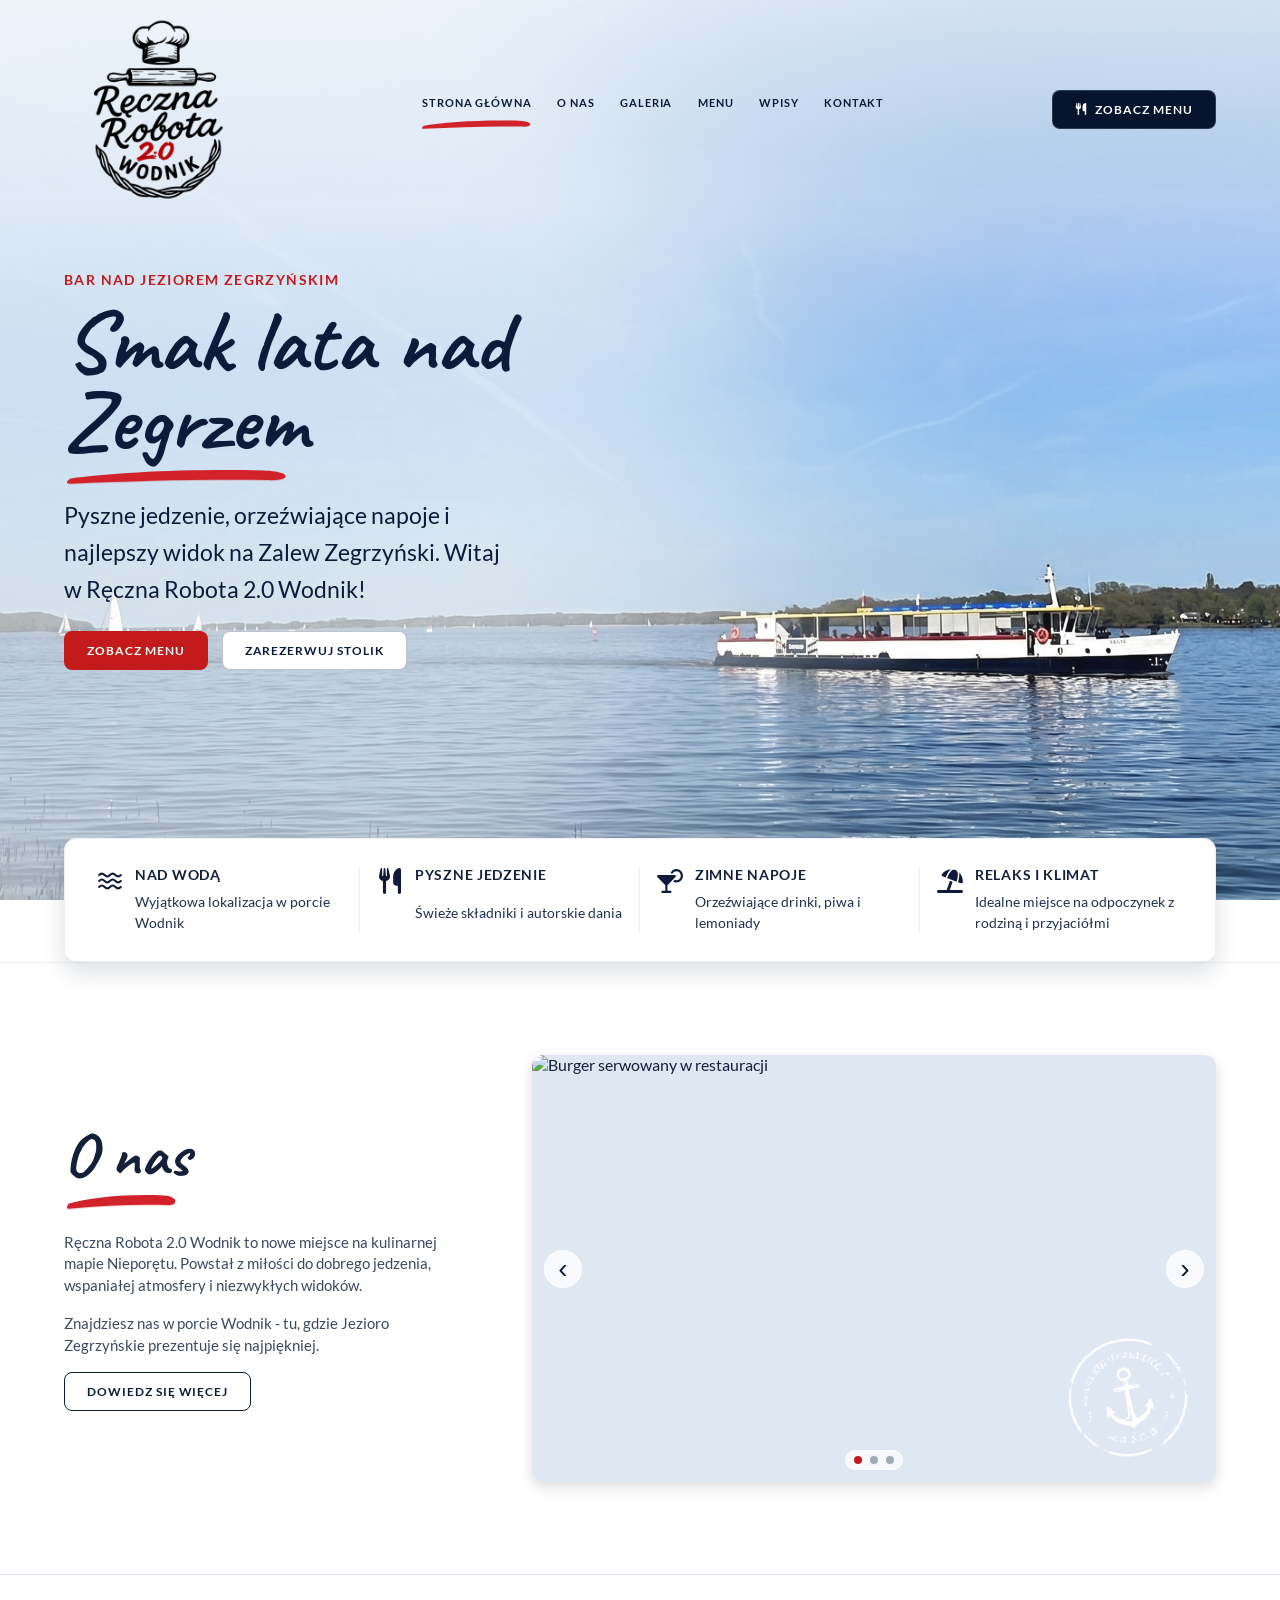
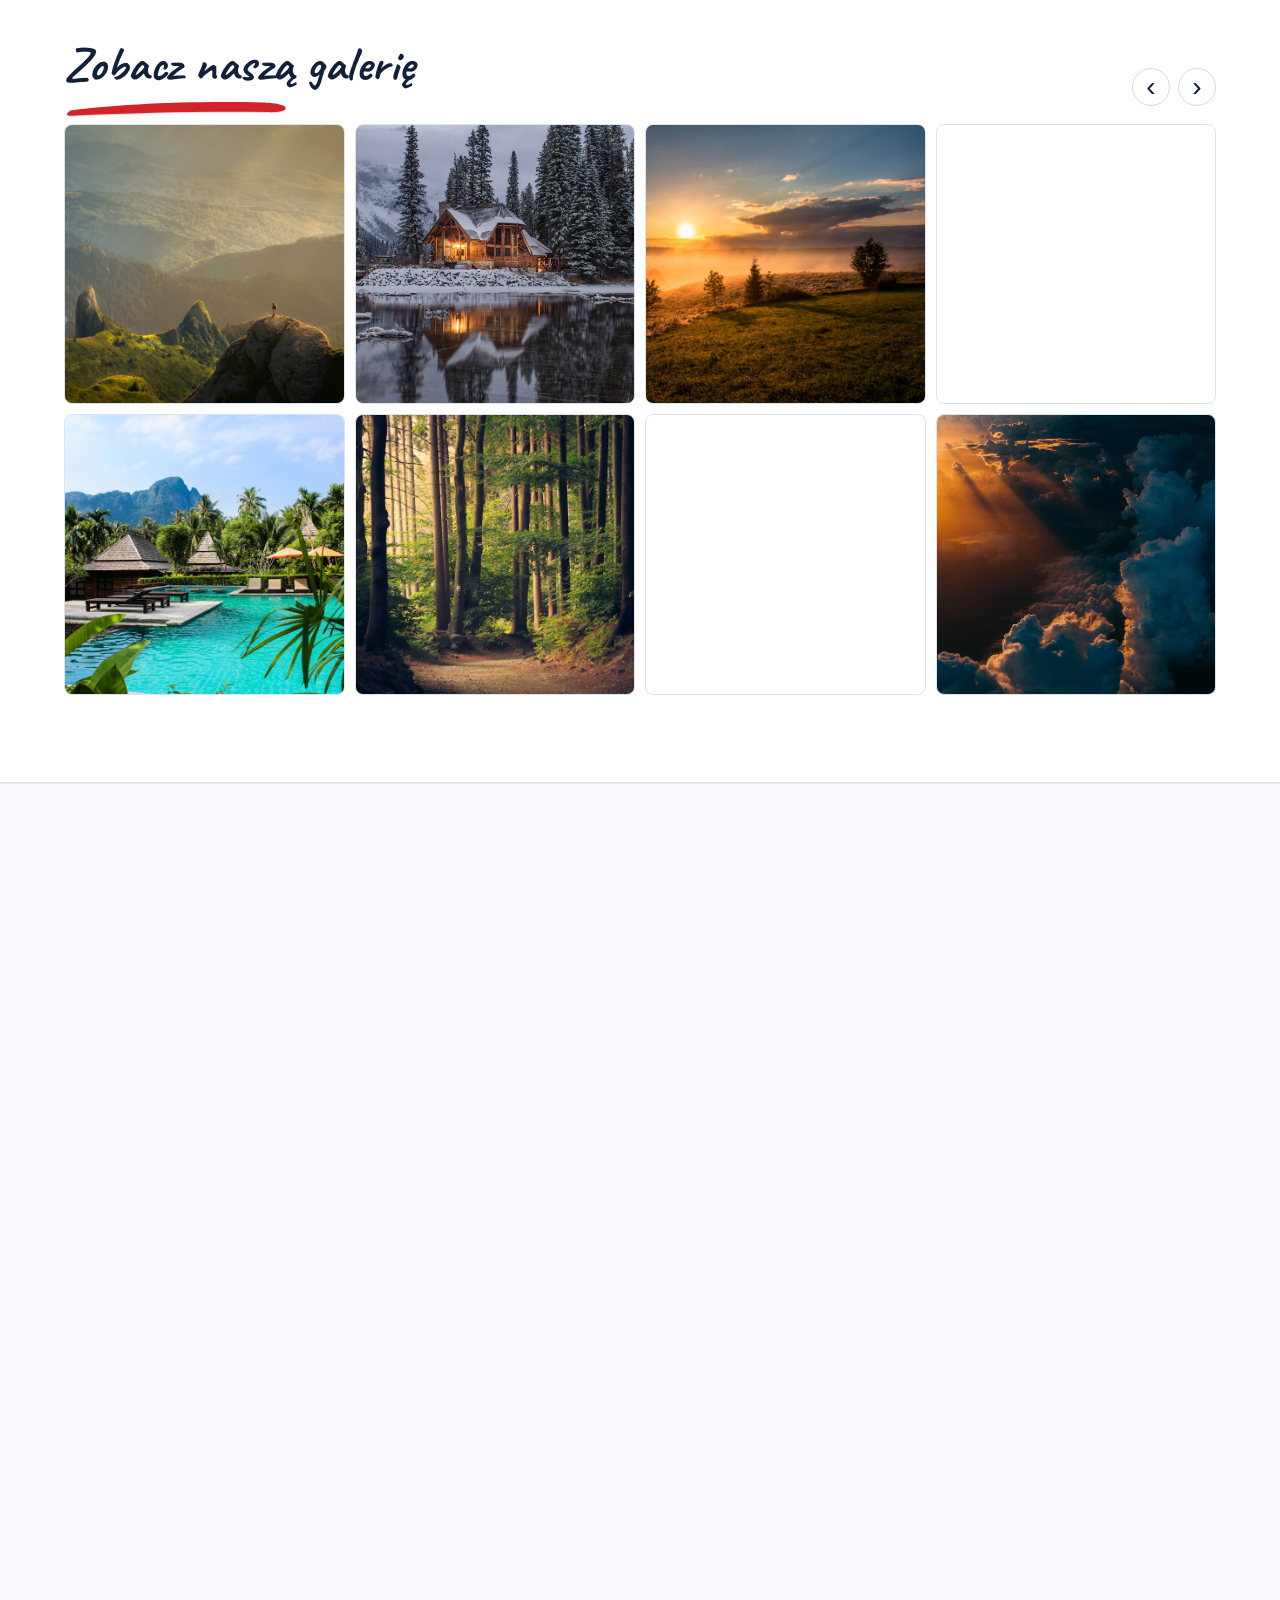
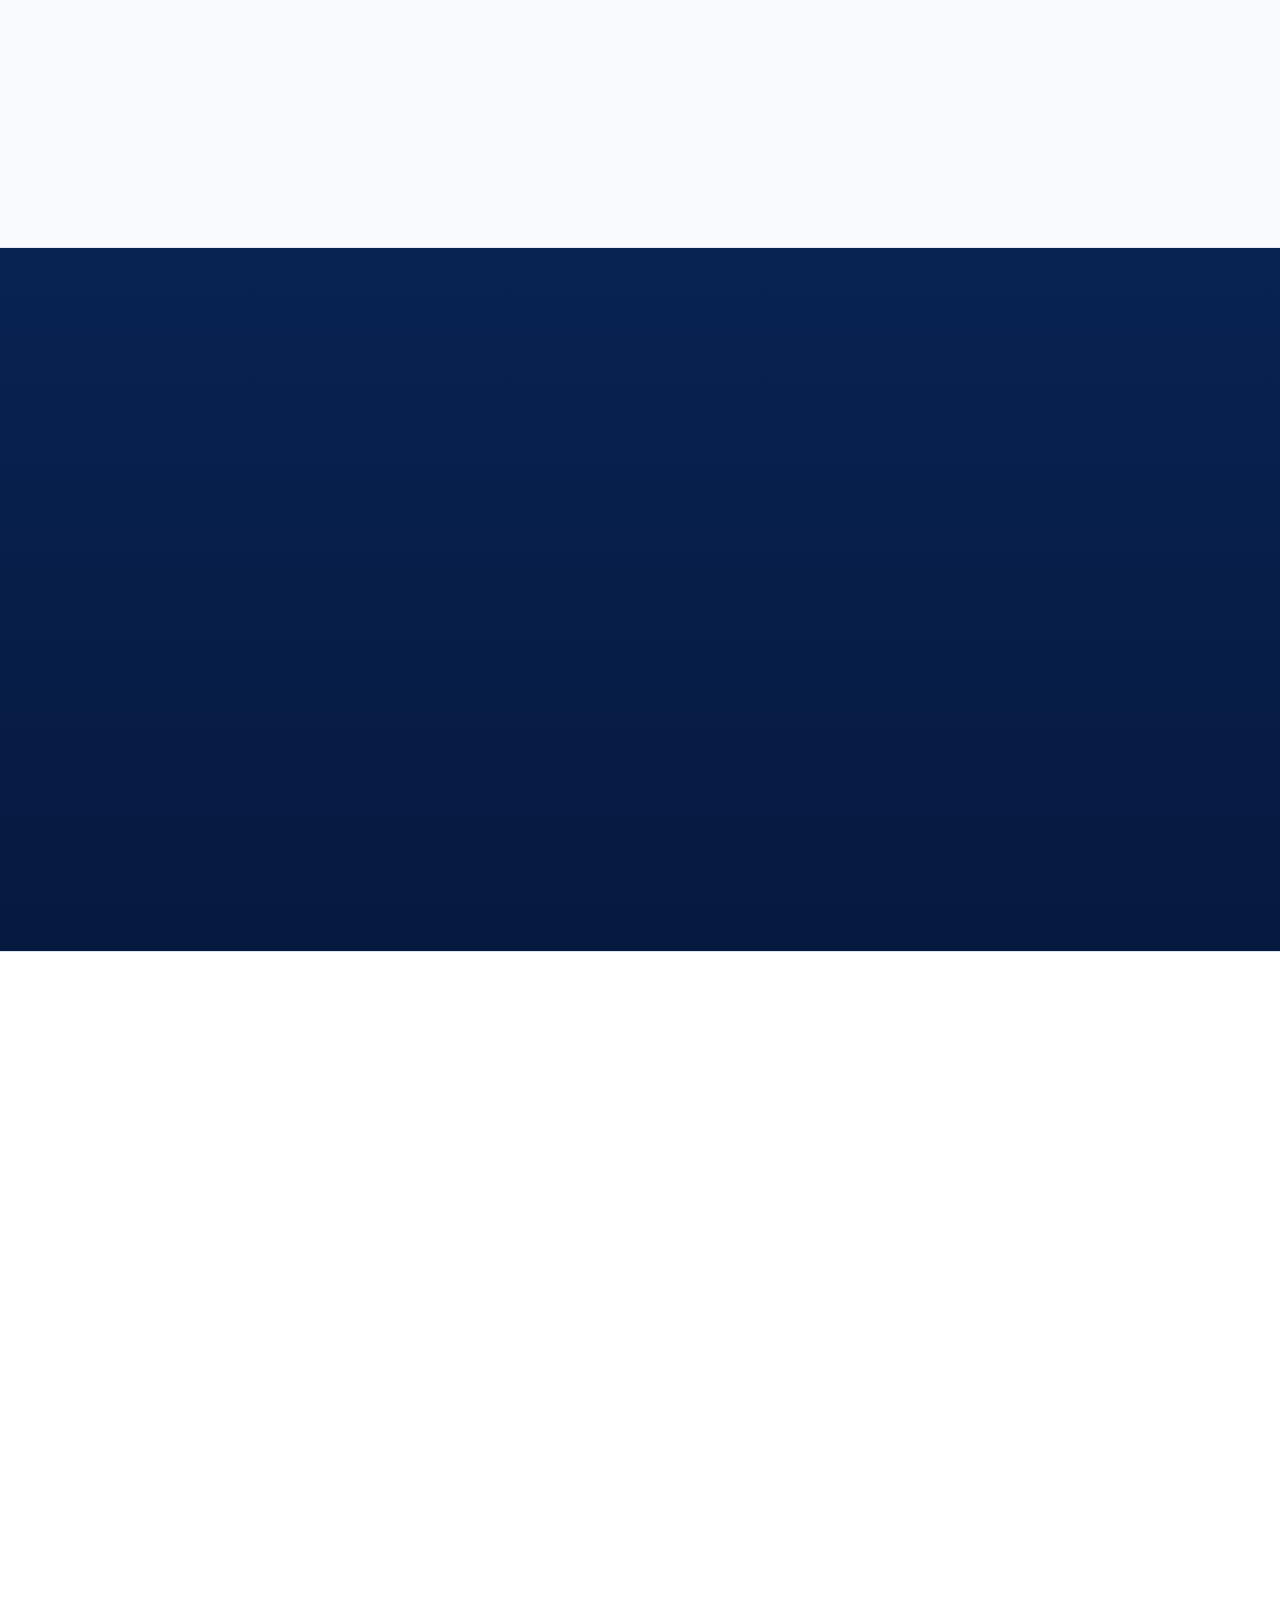
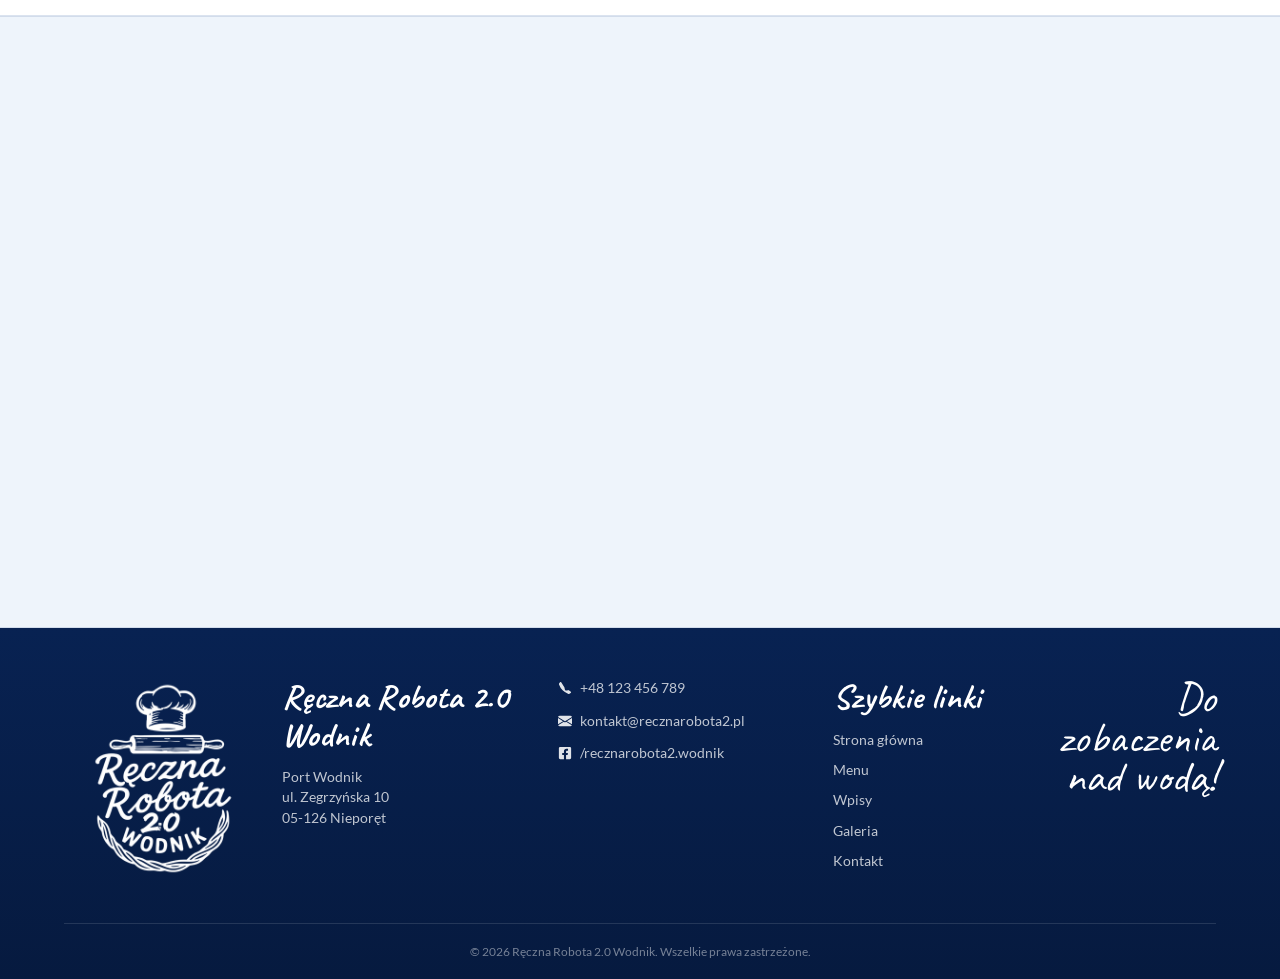
==== commit 32d75367: "Dodaj zdjecia kategorii menu i niezalezne rozwijanie kafelkow Co-authored-by: Cursor <cursoragent@cu" ====
--- a/index.html
+++ b/index.html
@@ -14,7 +14,7 @@
   <link rel="preload" href="./assets/fonts/lato-700-latin-ext.woff2" as="font" type="font/woff2" crossorigin>
   <link rel="preload" href="./assets/fonts/caveat-latin.woff2" as="font" type="font/woff2" crossorigin>
   <link rel="preload" href="./assets/fonts/caveat-latin-ext.woff2" as="font" type="font/woff2" crossorigin>
-  <link rel="stylesheet" href="./styles.css?v=20260714-1">
+  <link rel="stylesheet" href="./styles.css?v=20260714-2">
   <link rel="icon" type="image/png" href="./favicon.png">
 </head>
 <body class="is-preloading">
@@ -232,145 +232,181 @@
       <div class="season-menu-grid">
         <article class="menu-category js-menu-category" data-category-name="Zupy">
           <button class="menu-category-toggle js-menu-category-toggle" type="button" aria-expanded="true">
-            <span class="menu-category-heading">
-              <span class="menu-category-emoji" aria-hidden="true">🍲</span>
-              Zupy
-            </span>
-            <span class="menu-category-chevron" aria-hidden="true"></span>
-          </button>
-          <ul class="season-menu-list">
-            <li data-menu-item><span>Żurek z białą kiełbasą, podgrzybkami i jajkiem</span><strong>18 zł</strong></li>
-            <li data-menu-item><span>Pomidorowa z makaronem</span><strong>15 zł</strong></li>
-          </ul>
+            <span class="menu-category-media">
+              <img class="menu-category-photo" src="https://images.unsplash.com/photo-1547592166-23ac45744acd?auto=format&amp;fit=crop&amp;w=600&amp;q=70" alt="" aria-hidden="true" loading="lazy" decoding="async">
+            </span>
+            <span class="menu-category-bar">
+              <span class="menu-category-heading">Zupy</span>
+              <span class="menu-category-chevron" aria-hidden="true"></span>
+            </span>
+          </button>
+          <div class="menu-category-body">
+            <ul class="season-menu-list">
+              <li data-menu-item><span>Żurek z białą kiełbasą, podgrzybkami i jajkiem</span><strong>18 zł</strong></li>
+              <li data-menu-item><span>Pomidorowa z makaronem</span><strong>15 zł</strong></li>
+            </ul>
+          </div>
         </article>
 
         <article class="menu-category js-menu-category" data-category-name="Dania główne">
           <button class="menu-category-toggle js-menu-category-toggle" type="button" aria-expanded="true">
-            <span class="menu-category-heading">
-              <span class="menu-category-emoji" aria-hidden="true">🍽️</span>
-              Dania główne
-            </span>
-            <span class="menu-category-chevron" aria-hidden="true"></span>
-          </button>
-          <ul class="season-menu-list">
-            <li data-menu-item><span>Schabowy, ziemniaki z koperkiem, kapusta zasmażana</span><strong>38 zł</strong></li>
-            <li data-menu-item><span>Grillowana pierś z kurczaka, frytki, tzatziki, surówka</span><strong>37 zł</strong></li>
-            <li data-menu-item><span>Sandacz 180 g, opiekane ziemniaki, blanszowany szpinak</span><strong>57 zł</strong></li>
-            <li data-menu-item><span>Pieczona karkówka, sos pieczarkowy, kopytka, surówka</span><strong>39 zł</strong></li>
-            <li data-menu-item><span>Frytki</span><strong>12 zł</strong></li>
-            <li data-menu-item><span>Frytki z parmezanem</span><strong>15 zł</strong></li>
-          </ul>
+            <span class="menu-category-media">
+              <img class="menu-category-photo" src="https://images.unsplash.com/photo-1544025162-d76694265947?auto=format&amp;fit=crop&amp;w=600&amp;q=70" alt="" aria-hidden="true" loading="lazy" decoding="async">
+            </span>
+            <span class="menu-category-bar">
+              <span class="menu-category-heading">Dania główne</span>
+              <span class="menu-category-chevron" aria-hidden="true"></span>
+            </span>
+          </button>
+          <div class="menu-category-body">
+            <ul class="season-menu-list">
+              <li data-menu-item><span>Schabowy, ziemniaki z koperkiem, kapusta zasmażana</span><strong>38 zł</strong></li>
+              <li data-menu-item><span>Grillowana pierś z kurczaka, frytki, tzatziki, surówka</span><strong>37 zł</strong></li>
+              <li data-menu-item><span>Sandacz 180 g, opiekane ziemniaki, blanszowany szpinak</span><strong>57 zł</strong></li>
+              <li data-menu-item><span>Pieczona karkówka, sos pieczarkowy, kopytka, surówka</span><strong>39 zł</strong></li>
+              <li data-menu-item><span>Frytki</span><strong>12 zł</strong></li>
+              <li data-menu-item><span>Frytki z parmezanem</span><strong>15 zł</strong></li>
+            </ul>
+          </div>
         </article>
 
         <article class="menu-category js-menu-category" data-category-name="Pizza 32 cm">
           <button class="menu-category-toggle js-menu-category-toggle" type="button" aria-expanded="true">
-            <span class="menu-category-heading">
-              <span class="menu-category-emoji" aria-hidden="true">🍕</span>
-              Pizza 32 cm
-            </span>
-            <span class="menu-category-chevron" aria-hidden="true"></span>
-          </button>
-          <ul class="season-menu-list">
-            <li data-menu-item><span>Salame picante (sos pomidorowy, mozzarella, szpinata, ricotta, papryka)</span><strong>42 zł</strong></li>
-            <li data-menu-item><span>Cotto funghi (sos pomidorowy, mozzarella, szynka cotto, pieczarki, rukola)</span><strong>37 zł</strong></li>
-            <li data-menu-item><span>Amatriciana (sos pomidorowy, mozzarella, boczek, czosnek, cebula, piri-piri)</span><strong>39 zł</strong></li>
-            <li data-menu-item><span>Diavola (sos pomidorowy, mozzarella, spianata, jalapeno)</span><strong>41 zł</strong></li>
-            <li data-menu-item><span>Margherita (sos pomidorowy, mozzarella, bazylia)</span><strong>31 zł</strong></li>
-            <li data-menu-item><span>Hawajska (sos pomidorowy, mozzarella, szynka, ananas)</span><strong>36 zł</strong></li>
-          </ul>
+            <span class="menu-category-media">
+              <img class="menu-category-photo" src="https://images.unsplash.com/photo-1513104890138-7c749659a591?auto=format&amp;fit=crop&amp;w=600&amp;q=70" alt="" aria-hidden="true" loading="lazy" decoding="async">
+            </span>
+            <span class="menu-category-bar">
+              <span class="menu-category-heading">Pizza 32 cm</span>
+              <span class="menu-category-chevron" aria-hidden="true"></span>
+            </span>
+          </button>
+          <div class="menu-category-body">
+            <ul class="season-menu-list">
+              <li data-menu-item><span>Salame picante (sos pomidorowy, mozzarella, szpinata, ricotta, papryka)</span><strong>42 zł</strong></li>
+              <li data-menu-item><span>Cotto funghi (sos pomidorowy, mozzarella, szynka cotto, pieczarki, rukola)</span><strong>37 zł</strong></li>
+              <li data-menu-item><span>Amatriciana (sos pomidorowy, mozzarella, boczek, czosnek, cebula, piri-piri)</span><strong>39 zł</strong></li>
+              <li data-menu-item><span>Diavola (sos pomidorowy, mozzarella, spianata, jalapeno)</span><strong>41 zł</strong></li>
+              <li data-menu-item><span>Margherita (sos pomidorowy, mozzarella, bazylia)</span><strong>31 zł</strong></li>
+              <li data-menu-item><span>Hawajska (sos pomidorowy, mozzarella, szynka, ananas)</span><strong>36 zł</strong></li>
+            </ul>
+          </div>
         </article>
 
         <article class="menu-category js-menu-category" data-category-name="Napoje">
           <button class="menu-category-toggle js-menu-category-toggle" type="button" aria-expanded="true">
-            <span class="menu-category-heading">
-              <span class="menu-category-emoji" aria-hidden="true">🥤</span>
-              Napoje
-            </span>
-            <span class="menu-category-chevron" aria-hidden="true"></span>
-          </button>
-          <ul class="season-menu-list">
-            <li data-menu-item><span>Cola, Cola Zero, Fanta, Sprite, sok jabłkowy 0,25 l</span><strong>9 zł</strong></li>
-            <li data-menu-item><span>Cola 0,5 l</span><strong>18 zł</strong></li>
-            <li data-menu-item><span>Woda niegazowana / gazowana 0,3 l</span><strong>9 zł</strong></li>
-            <li data-menu-item><span>Woda z cytryną 0,5 l</span><strong>12 zł</strong></li>
-            <li data-menu-item><span>Lemoniada cytrynowa 0,3 l</span><strong>13 zł</strong></li>
-          </ul>
+            <span class="menu-category-media">
+              <img class="menu-category-photo" src="https://images.unsplash.com/photo-1621263764928-df1444c5e859?auto=format&amp;fit=crop&amp;w=600&amp;q=70" alt="" aria-hidden="true" loading="lazy" decoding="async">
+            </span>
+            <span class="menu-category-bar">
+              <span class="menu-category-heading">Napoje</span>
+              <span class="menu-category-chevron" aria-hidden="true"></span>
+            </span>
+          </button>
+          <div class="menu-category-body">
+            <ul class="season-menu-list">
+              <li data-menu-item><span>Cola, Cola Zero, Fanta, Sprite, sok jabłkowy 0,25 l</span><strong>9 zł</strong></li>
+              <li data-menu-item><span>Cola 0,5 l</span><strong>18 zł</strong></li>
+              <li data-menu-item><span>Woda niegazowana / gazowana 0,3 l</span><strong>9 zł</strong></li>
+              <li data-menu-item><span>Woda z cytryną 0,5 l</span><strong>12 zł</strong></li>
+              <li data-menu-item><span>Lemoniada cytrynowa 0,3 l</span><strong>13 zł</strong></li>
+            </ul>
+          </div>
         </article>
 
         <article class="menu-category js-menu-category" data-category-name="Napoje ciepłe">
           <button class="menu-category-toggle js-menu-category-toggle" type="button" aria-expanded="true">
-            <span class="menu-category-heading">
-              <span class="menu-category-emoji" aria-hidden="true">☕</span>
-              Napoje ciepłe
-            </span>
-            <span class="menu-category-chevron" aria-hidden="true"></span>
-          </button>
-          <ul class="season-menu-list">
-            <li data-menu-item><span>Espresso</span><strong>5 zł</strong></li>
-            <li data-menu-item><span>Espresso doppio</span><strong>8 zł</strong></li>
-            <li data-menu-item><span>Americano</span><strong>9 zł</strong></li>
-            <li data-menu-item><span>Mleko</span><strong>2 zł</strong></li>
-            <li data-menu-item><span>Cappuccino</span><strong>12 zł</strong></li>
-            <li data-menu-item><span>Caffe latte</span><strong>13 zł</strong></li>
-            <li data-menu-item><span>Herbata</span><strong>7 zł</strong></li>
-          </ul>
+            <span class="menu-category-media">
+              <img class="menu-category-photo" src="https://images.unsplash.com/photo-1509042239860-f550ce710b93?auto=format&amp;fit=crop&amp;w=600&amp;q=70" alt="" aria-hidden="true" loading="lazy" decoding="async">
+            </span>
+            <span class="menu-category-bar">
+              <span class="menu-category-heading">Napoje ciepłe</span>
+              <span class="menu-category-chevron" aria-hidden="true"></span>
+            </span>
+          </button>
+          <div class="menu-category-body">
+            <ul class="season-menu-list">
+              <li data-menu-item><span>Espresso</span><strong>5 zł</strong></li>
+              <li data-menu-item><span>Espresso doppio</span><strong>8 zł</strong></li>
+              <li data-menu-item><span>Americano</span><strong>9 zł</strong></li>
+              <li data-menu-item><span>Mleko</span><strong>2 zł</strong></li>
+              <li data-menu-item><span>Cappuccino</span><strong>12 zł</strong></li>
+              <li data-menu-item><span>Caffe latte</span><strong>13 zł</strong></li>
+              <li data-menu-item><span>Herbata</span><strong>7 zł</strong></li>
+            </ul>
+          </div>
         </article>
 
         <article class="menu-category js-menu-category" data-category-name="Piwo butelkowe">
           <button class="menu-category-toggle js-menu-category-toggle" type="button" aria-expanded="true">
-            <span class="menu-category-heading">
-              <span class="menu-category-emoji" aria-hidden="true">🍾</span>
-              Piwo butelkowe
-            </span>
-            <span class="menu-category-chevron" aria-hidden="true"></span>
-          </button>
-          <ul class="season-menu-list">
-            <li data-menu-item><span>Świeże</span><strong>15 zł</strong></li>
-            <li data-menu-item><span>Jungle IPA</span><strong>18 zł</strong></li>
-            <li data-menu-item><span>Śmietka pszeniczne</span><strong>17 zł</strong></li>
-            <li data-menu-item><span>Budwiser</span><strong>14 zł</strong></li>
-          </ul>
+            <span class="menu-category-media">
+              <img class="menu-category-photo" src="https://images.unsplash.com/photo-1571613316887-6f8d5cbf7ef7?auto=format&amp;fit=crop&amp;w=600&amp;q=70" alt="" aria-hidden="true" loading="lazy" decoding="async">
+            </span>
+            <span class="menu-category-bar">
+              <span class="menu-category-heading">Piwo butelkowe</span>
+              <span class="menu-category-chevron" aria-hidden="true"></span>
+            </span>
+          </button>
+          <div class="menu-category-body">
+            <ul class="season-menu-list">
+              <li data-menu-item><span>Świeże</span><strong>15 zł</strong></li>
+              <li data-menu-item><span>Jungle IPA</span><strong>18 zł</strong></li>
+              <li data-menu-item><span>Śmietka pszeniczne</span><strong>17 zł</strong></li>
+              <li data-menu-item><span>Budwiser</span><strong>14 zł</strong></li>
+            </ul>
+          </div>
         </article>
 
         <article class="menu-category js-menu-category" data-category-name="Piwo z nalewaka">
           <button class="menu-category-toggle js-menu-category-toggle" type="button" aria-expanded="true">
-            <span class="menu-category-heading">
-              <span class="menu-category-emoji" aria-hidden="true">🍺</span>
-              Piwo z nalewaka
-            </span>
-            <span class="menu-category-chevron" aria-hidden="true"></span>
-          </button>
-          <ul class="season-menu-list">
-            <li data-menu-item><span>Żywiec</span><strong>14 zł</strong></li>
-          </ul>
+            <span class="menu-category-media">
+              <img class="menu-category-photo" src="https://images.unsplash.com/photo-1535958636474-b021ee887b13?auto=format&amp;fit=crop&amp;w=600&amp;q=70" alt="" aria-hidden="true" loading="lazy" decoding="async">
+            </span>
+            <span class="menu-category-bar">
+              <span class="menu-category-heading">Piwo z nalewaka</span>
+              <span class="menu-category-chevron" aria-hidden="true"></span>
+            </span>
+          </button>
+          <div class="menu-category-body">
+            <ul class="season-menu-list">
+              <li data-menu-item><span>Żywiec</span><strong>14 zł</strong></li>
+            </ul>
+          </div>
         </article>
 
         <article class="menu-category js-menu-category" data-category-name="Piwo bezalkoholowe">
           <button class="menu-category-toggle js-menu-category-toggle" type="button" aria-expanded="true">
-            <span class="menu-category-heading">
-              <span class="menu-category-emoji" aria-hidden="true">🧃</span>
-              Piwo bezalkoholowe
-            </span>
-            <span class="menu-category-chevron" aria-hidden="true"></span>
-          </button>
-          <ul class="season-menu-list">
-            <li data-menu-item><span>Korona 0% 0,33 l</span><strong>12 zł</strong></li>
-            <li data-menu-item><span>Bavaria 0% 0,33 l</span><strong>12 zł</strong></li>
-            <li data-menu-item><span>Żywiec Białe 0% 0,5 l</span><strong>15 zł</strong></li>
-          </ul>
+            <span class="menu-category-media">
+              <img class="menu-category-photo" src="https://images.unsplash.com/photo-1618183479302-1e0aa382c36b?auto=format&amp;fit=crop&amp;w=600&amp;q=70" alt="" aria-hidden="true" loading="lazy" decoding="async">
+            </span>
+            <span class="menu-category-bar">
+              <span class="menu-category-heading">Piwo bezalkoholowe</span>
+              <span class="menu-category-chevron" aria-hidden="true"></span>
+            </span>
+          </button>
+          <div class="menu-category-body">
+            <ul class="season-menu-list">
+              <li data-menu-item><span>Korona 0% 0,33 l</span><strong>12 zł</strong></li>
+              <li data-menu-item><span>Bavaria 0% 0,33 l</span><strong>12 zł</strong></li>
+              <li data-menu-item><span>Żywiec Białe 0% 0,5 l</span><strong>15 zł</strong></li>
+            </ul>
+          </div>
         </article>
 
         <article class="menu-category js-menu-category" data-category-name="Wino">
           <button class="menu-category-toggle js-menu-category-toggle" type="button" aria-expanded="true">
-            <span class="menu-category-heading">
-              <span class="menu-category-emoji" aria-hidden="true">🍷</span>
-              Wino
-            </span>
-            <span class="menu-category-chevron" aria-hidden="true"></span>
-          </button>
-          <ul class="season-menu-list">
-            <li data-menu-item><span>Wino białe domowe 150 ml</span><strong>11 zł</strong></li>
-          </ul>
+            <span class="menu-category-media">
+              <img class="menu-category-photo" src="https://images.unsplash.com/photo-1510812431401-41d2bd2722f3?auto=format&amp;fit=crop&amp;w=600&amp;q=70" alt="" aria-hidden="true" loading="lazy" decoding="async">
+            </span>
+            <span class="menu-category-bar">
+              <span class="menu-category-heading">Wino</span>
+              <span class="menu-category-chevron" aria-hidden="true"></span>
+            </span>
+          </button>
+          <div class="menu-category-body">
+            <ul class="season-menu-list">
+              <li data-menu-item><span>Wino białe domowe 150 ml</span><strong>11 zł</strong></li>
+            </ul>
+          </div>
         </article>
       </div>
     </div>
@@ -522,7 +558,7 @@
   <script src="./app-config.js" defer></script>
   <script src="./cloud-sync.js" defer></script>
   <script src="./cms-runtime.js" defer></script>
-  <script src="./main.js?v=20260714-1" defer></script>
+  <script src="./main.js?v=20260714-2" defer></script>
   <script src="./site.js" defer></script>
 </body>
 </html>
--- a/styles.css
+++ b/styles.css
@@ -862,7 +862,6 @@
 .menu-category {
   --menu-tile-from: #eaf2fb;
   --menu-tile-to: #ccdff2;
-  --menu-tile-orb: rgba(255, 255, 255, 0.58);
   background: #fff;
   border: 1px solid #dce5f1;
   border-radius: 16px;
@@ -872,156 +871,117 @@
   overflow: hidden;
   align-self: start;
   transition:
-    transform 0.2s ease,
-    border-color 0.2s ease,
-    box-shadow 0.2s ease;
-}
-
-.menu-category:nth-child(6n + 2) {
+    transform 0.25s ease,
+    border-color 0.25s ease,
+    box-shadow 0.25s ease;
+}
+
+.menu-category:nth-child(3n + 2) {
   --menu-tile-from: #edf5eb;
   --menu-tile-to: #cfe2c8;
-  --menu-tile-orb: rgba(255, 255, 255, 0.5);
-}
-
-.menu-category:nth-child(6n + 3) {
+}
+
+.menu-category:nth-child(3n + 3) {
   --menu-tile-from: #fff1df;
   --menu-tile-to: #f4d3a9;
-  --menu-tile-orb: rgba(255, 255, 255, 0.54);
-}
-
-.menu-category:nth-child(6n + 4) {
-  --menu-tile-from: #e9f6f7;
-  --menu-tile-to: #c5e4e6;
-  --menu-tile-orb: rgba(255, 255, 255, 0.52);
-}
-
-.menu-category:nth-child(6n + 5) {
-  --menu-tile-from: #f7edf0;
-  --menu-tile-to: #e8cdd5;
-  --menu-tile-orb: rgba(255, 255, 255, 0.5);
-}
-
-.menu-category:nth-child(6n + 6) {
-  --menu-tile-from: #fff6d9;
-  --menu-tile-to: #efd99b;
-  --menu-tile-orb: rgba(255, 255, 255, 0.52);
 }
 
 .menu-category:hover {
-  transform: translateY(-2px);
+  transform: translateY(-3px);
   border-color: #c8d6e8;
-  box-shadow: 0 14px 30px rgba(10, 28, 58, 0.12);
+  box-shadow: 0 16px 32px rgba(10, 28, 58, 0.13);
 }
 
 .menu-category.is-open {
-  grid-column: span 3;
-  display: grid;
-  grid-template-columns: minmax(230px, 0.7fr) minmax(0, 2fr);
-  border-color: #bacbe0;
-  box-shadow: 0 16px 36px rgba(10, 28, 58, 0.12);
-  transform: none;
+  border-color: #b7c9df;
+  box-shadow: 0 16px 34px rgba(10, 28, 58, 0.13);
 }
 
 .menu-category-toggle {
-  position: relative;
-  isolation: isolate;
+  display: block;
   width: 100%;
-  min-height: 180px;
   border: 0;
-  background: linear-gradient(145deg, var(--menu-tile-from), var(--menu-tile-to));
   padding: 0;
-  display: flex;
-  justify-content: center;
-  align-items: center;
-  overflow: hidden;
+  background: #fff;
+  text-align: left;
   cursor: pointer;
   color: var(--navy);
-  transition: filter 0.2s ease;
-}
-
-.menu-category-toggle::before,
-.menu-category-toggle::after {
-  content: "";
-  position: absolute;
-  z-index: -1;
-  border-radius: 50%;
-  background: var(--menu-tile-orb);
-  pointer-events: none;
-}
-
-.menu-category-toggle::before {
-  width: 150px;
-  height: 150px;
-  top: -62px;
-  right: -34px;
-}
-
-.menu-category-toggle::after {
-  width: 92px;
-  height: 92px;
-  left: -28px;
-  bottom: 22px;
-}
-
-.menu-category-toggle:hover {
-  filter: saturate(1.06);
 }
 
 .menu-category-toggle:focus-visible {
   outline: 3px solid rgba(10, 28, 58, 0.38);
   outline-offset: -4px;
+  border-radius: 16px;
+}
+
+.menu-category-media {
+  display: block;
+  height: 150px;
+  overflow: hidden;
+  background: linear-gradient(145deg, var(--menu-tile-from), var(--menu-tile-to));
+}
+
+.menu-category-photo {
+  display: block;
+  width: 100%;
+  height: 100%;
+  object-fit: cover;
+  transition: transform 0.5s ease;
+}
+
+.menu-category-toggle:hover .menu-category-photo {
+  transform: scale(1.05);
+}
+
+.menu-category-media.is-fallback {
+  display: flex;
+  align-items: center;
+  justify-content: center;
+}
+
+.menu-category-emoji {
+  font-size: 54px;
+  line-height: 1;
+  filter: saturate(0.9) drop-shadow(0 7px 10px rgba(10, 28, 58, 0.12));
+  transition: transform 0.3s ease;
+}
+
+.menu-category-toggle:hover .menu-category-emoji {
+  transform: scale(1.08);
+}
+
+.menu-category-bar {
+  display: flex;
+  justify-content: space-between;
+  align-items: center;
+  gap: 12px;
+  min-height: 52px;
+  padding: 14px 18px;
+  border-bottom: 1px solid transparent;
+  transition: border-color 0.3s ease;
+}
+
+.menu-category.is-open .menu-category-bar {
+  border-bottom-color: #e8eef7;
 }
 
 .menu-category-heading {
-  position: relative;
-  width: 100%;
-  min-height: 180px;
-  display: flex;
-  flex-direction: column;
-  justify-content: flex-end;
-  align-items: flex-start;
-  padding: 120px 52px 18px 18px;
-  background: linear-gradient(
-    to bottom,
-    transparent 0,
-    transparent calc(100% - 60px),
-    rgba(255, 255, 255, 0.94) calc(100% - 60px),
-    rgba(255, 255, 255, 0.98) 100%
-  );
   font-family: "Lato", "Open Sans", sans-serif;
   font-style: normal;
   font-weight: 800;
   letter-spacing: 0.06em;
   text-transform: uppercase;
   font-size: 13px;
+  line-height: 1.35;
   color: #0e2d59;
-}
-
-.menu-category-emoji {
-  position: absolute;
-  top: 55px;
-  left: 50%;
-  transform: translateX(-50%);
-  font-size: 54px;
-  line-height: 1;
-  display: block;
-  filter: saturate(0.9) drop-shadow(0 7px 10px rgba(10, 28, 58, 0.12));
-  transition: transform 0.2s ease;
-}
-
-.menu-category-toggle:hover .menu-category-emoji {
-  transform: translateX(-50%) scale(1.06);
 }
 
 .menu-category-chevron {
   display: none;
-  position: absolute;
-  right: 19px;
-  bottom: 21px;
-  z-index: 2;
+  flex: 0 0 auto;
   width: 14px;
   height: 14px;
-  transition: transform 0.2s ease;
+  transition: transform 0.3s ease;
 }
 
 .menu-category-chevron::before {
@@ -1029,7 +989,7 @@
   display: block;
   width: 9px;
   height: 9px;
-  margin: 2px auto 0;
+  margin: 1px auto 0;
   border-right: 2px solid var(--navy);
   border-bottom: 2px solid var(--navy);
   transform: rotate(45deg);
@@ -1043,31 +1003,41 @@
   transform: rotate(180deg);
 }
 
+.menu-category-body {
+  display: grid;
+  grid-template-rows: 1fr;
+  transition: grid-template-rows 0.4s cubic-bezier(0.4, 0, 0.2, 1);
+}
+
+.season-menu.is-interactive .menu-category:not(.is-open) .menu-category-body {
+  grid-template-rows: 0fr;
+}
+
+.menu-category-body > .season-menu-list {
+  overflow: hidden;
+  min-height: 0;
+}
+
 .season-menu-list {
   margin: 0;
-  padding: 14px 22px;
+  padding: 0 18px;
   list-style: none;
   background: #fff;
-  border-top: 1px solid #e5ecf5;
+  opacity: 1;
+  transition: opacity 0.3s ease 0.1s;
 }
 
 .season-menu.is-interactive .menu-category:not(.is-open) .season-menu-list {
-  display: none;
-}
-
-.menu-category.is-open .menu-category-toggle,
-.menu-category.is-open .menu-category-heading {
-  height: 100%;
-}
-
-.menu-category.is-open .season-menu-list {
-  border-top: 0;
-  border-left: 1px solid #e5ecf5;
-  align-self: stretch;
-}
-
-.season-menu-list:last-child {
-  margin-bottom: 0;
+  opacity: 0;
+  transition: opacity 0.2s ease;
+}
+
+.season-menu-list li:first-child {
+  padding-top: 12px;
+}
+
+.season-menu-list li:last-child {
+  padding-bottom: 16px;
 }
 
 .season-menu-list li {
@@ -2071,9 +2041,11 @@
   }
 
   .menu-category,
-  .menu-category-toggle,
+  .menu-category-photo,
   .menu-category-emoji,
-  .menu-category-chevron {
+  .menu-category-chevron,
+  .menu-category-body,
+  .season-menu-list {
     transition: none;
   }
 }
@@ -2185,10 +2157,6 @@
     overflow: visible;
   }
 
-  .menu-category.is-open {
-    grid-column: span 2;
-  }
-
   .about-page-intro-grid,
   .about-page-story-grid,
   .about-page-facts-grid,
@@ -2389,21 +2357,11 @@
     gap: 14px;
   }
 
-  .menu-category.is-open {
-    grid-template-columns: minmax(190px, 0.62fr) minmax(0, 1.7fr);
-  }
-
-  .menu-category-toggle,
-  .menu-category-heading {
-    min-height: 160px;
-  }
-
-  .menu-category-heading {
-    padding: 104px 48px 17px 16px;
+  .menu-category-media {
+    height: 132px;
   }
 
   .menu-category-emoji {
-    top: 46px;
     font-size: 48px;
   }
 
@@ -2622,34 +2580,21 @@
     margin-bottom: 0;
   }
 
-  .menu-category.is-open {
-    grid-column: span 1;
-    display: block;
-  }
-
-  .menu-category-toggle,
-  .menu-category-heading {
-    min-height: 150px;
-  }
-
-  .menu-category-heading {
-    padding: 96px 48px 16px 16px;
+  .menu-category-media {
+    height: 120px;
   }
 
   .menu-category-emoji {
-    top: 42px;
     font-size: 46px;
   }
 
-  .menu-category.is-open .menu-category-toggle,
-  .menu-category.is-open .menu-category-heading {
-    height: auto;
-  }
-
-  .menu-category.is-open .season-menu-list {
-    border-top: 1px solid #e5ecf5;
-    border-left: 0;
-    padding: 10px 16px 14px;
+  .menu-category-bar {
+    min-height: 48px;
+    padding: 12px 16px;
+  }
+
+  .season-menu-list {
+    padding: 0 16px;
   }
 
   .about-page-intro {
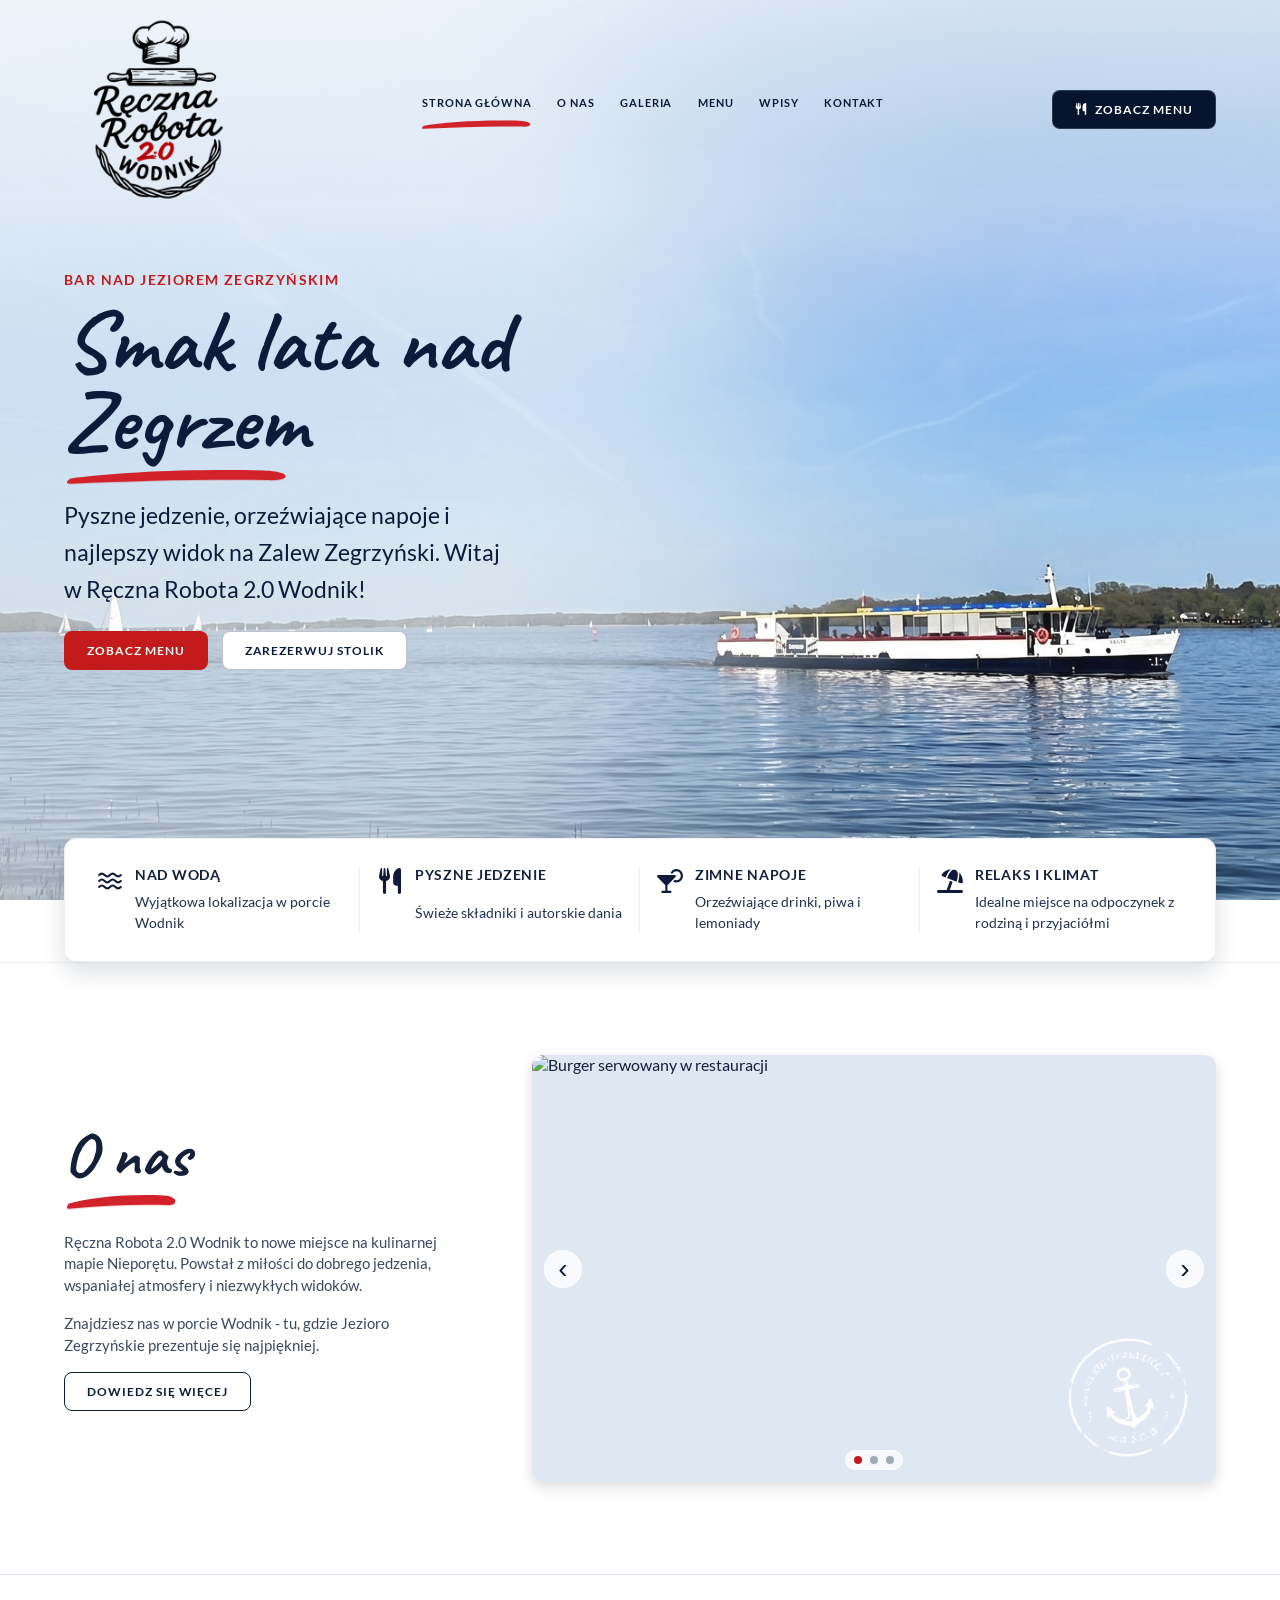
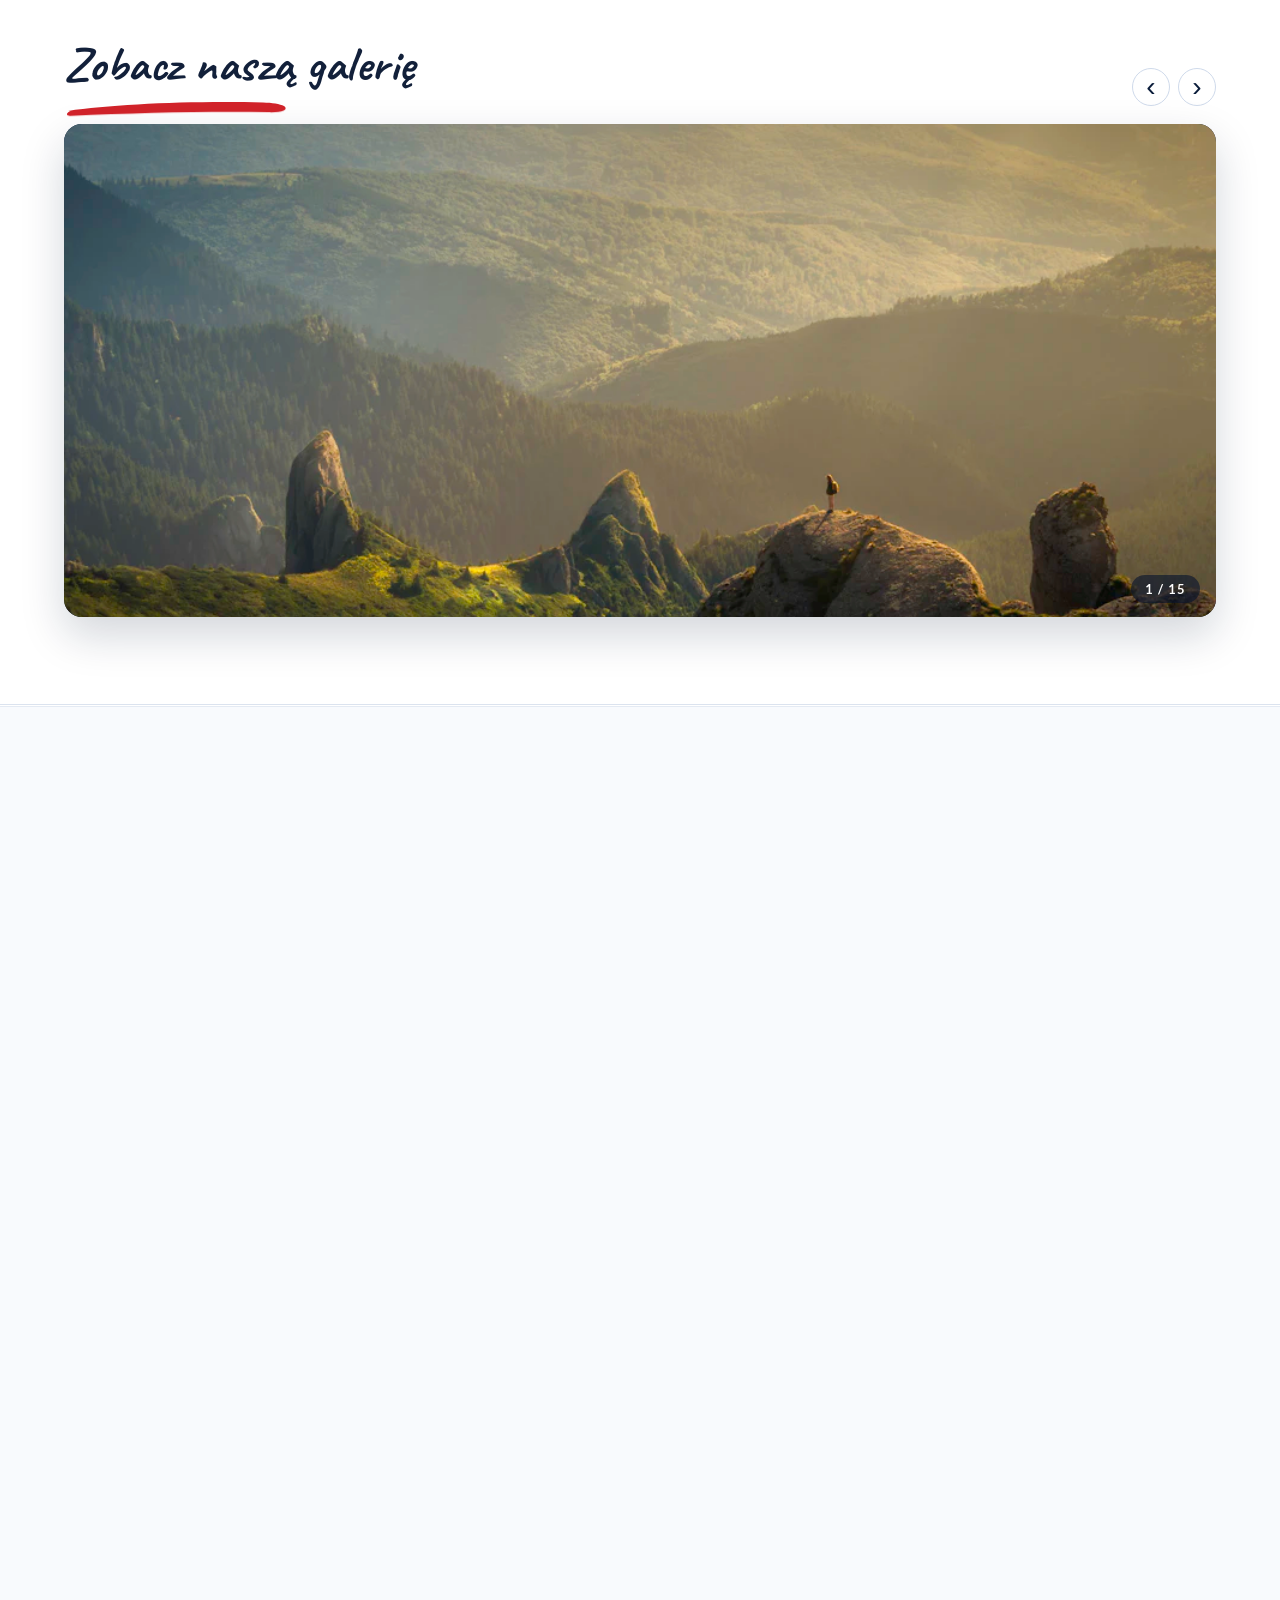
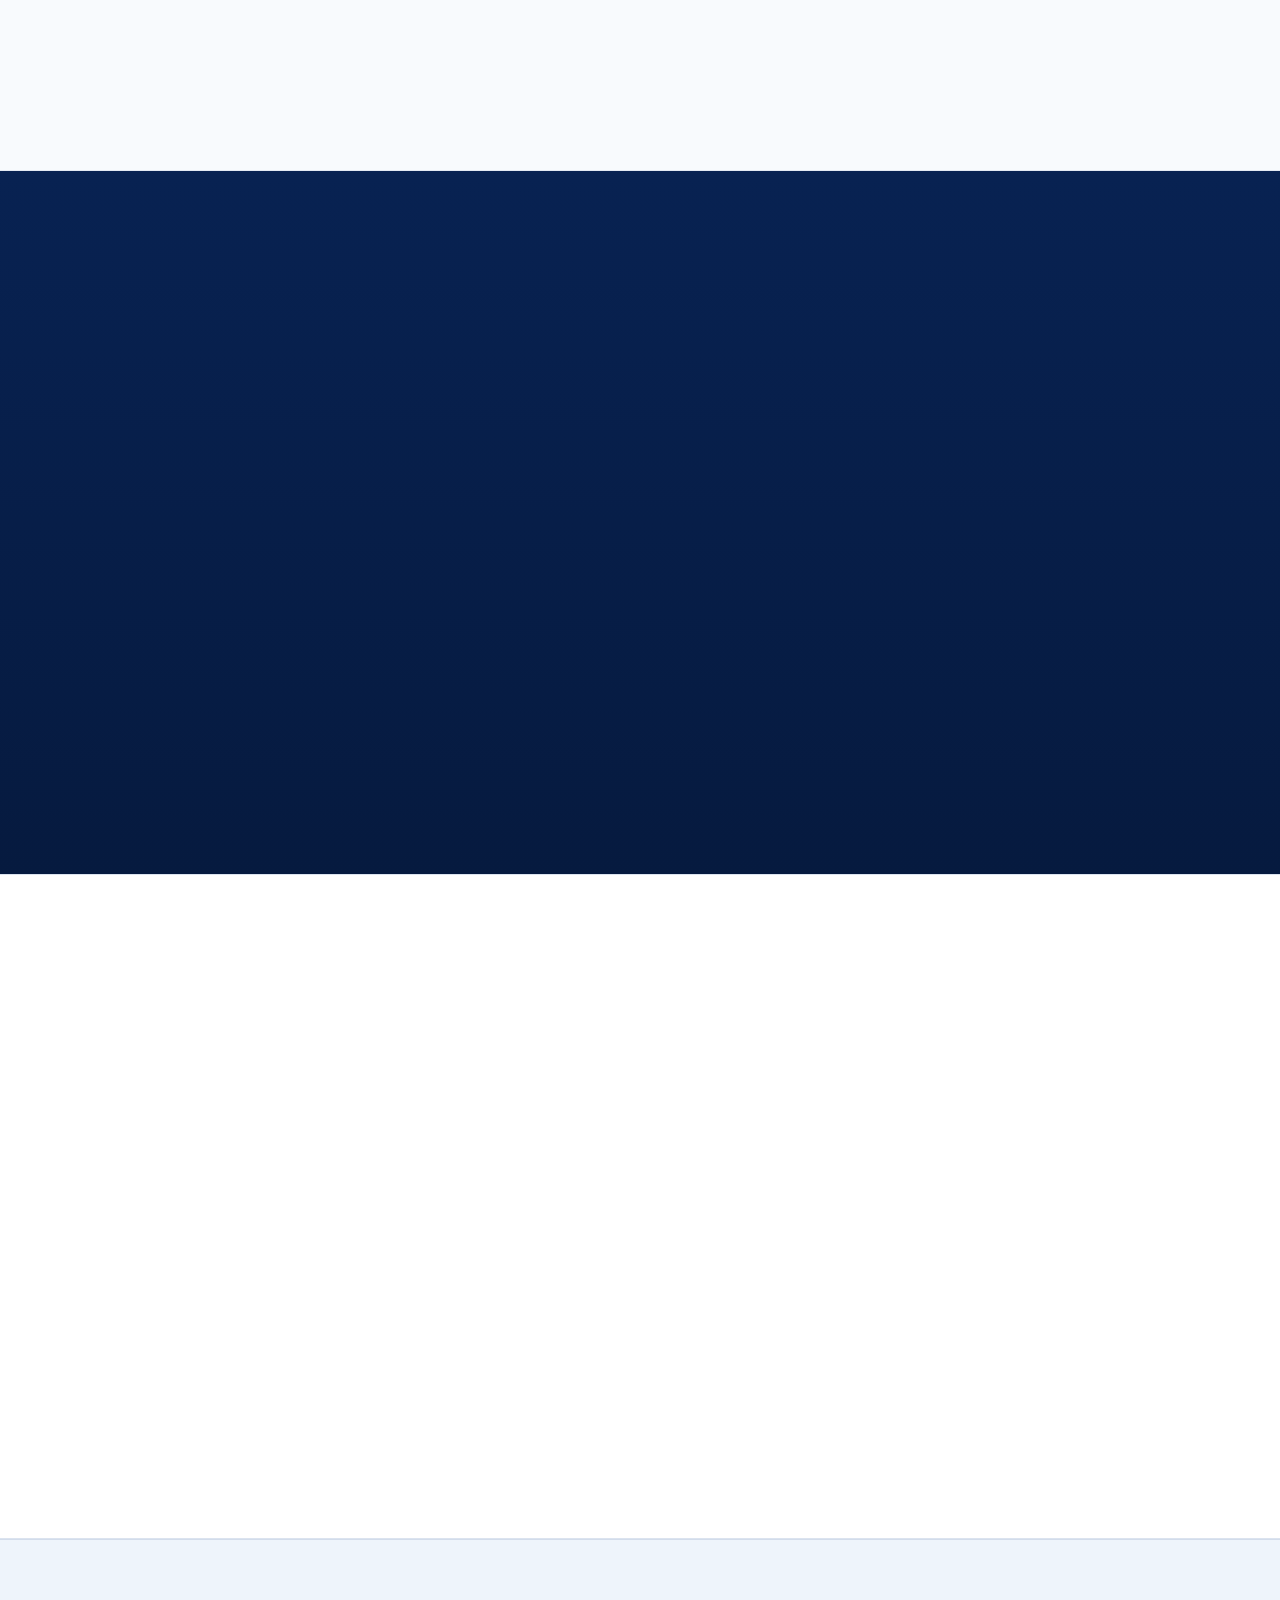
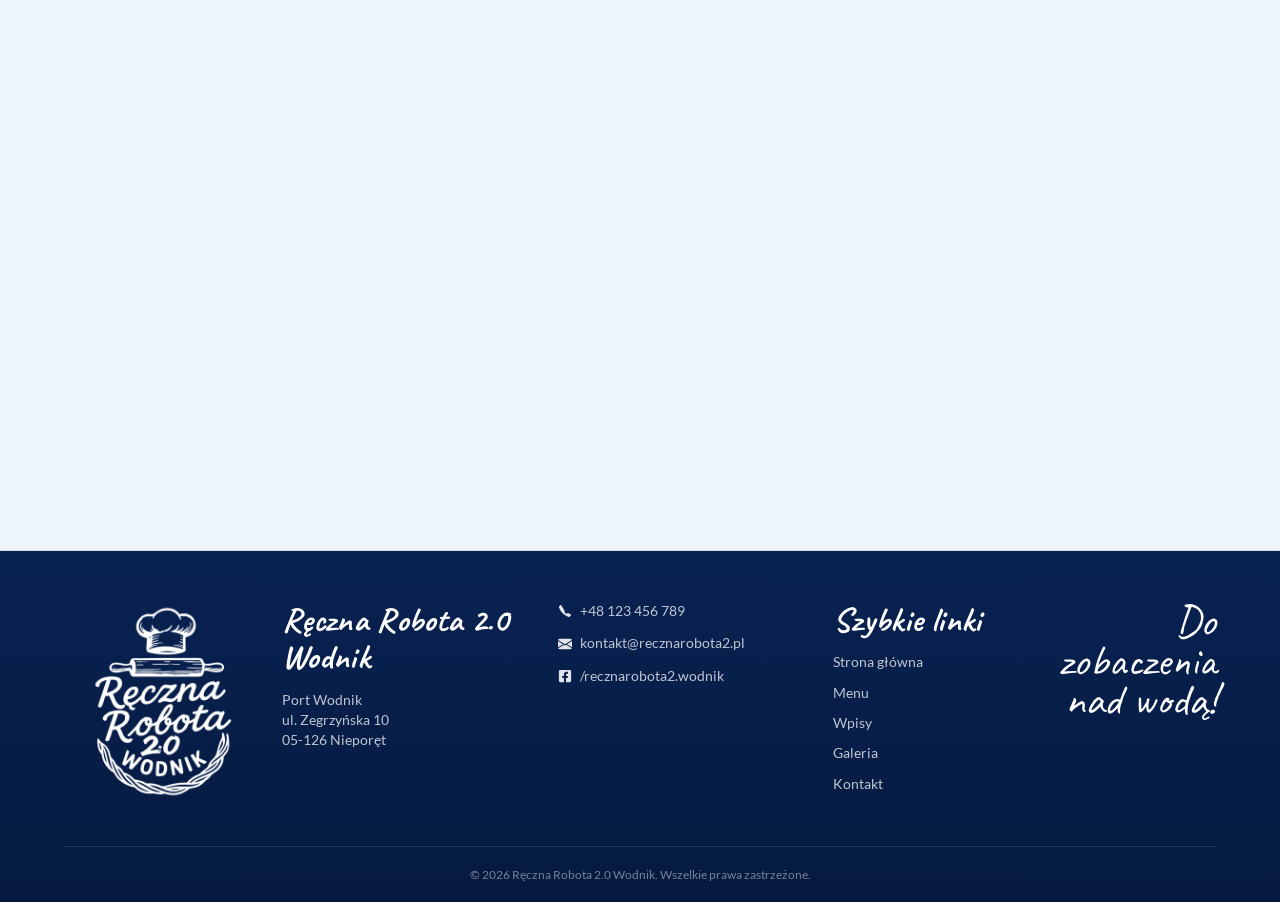
==== commit 0d0db17c: "Zmien galerie w pelnoekranowy pokaz slajdow z autoprzewijaniem Co-authored-by: Cursor <cursoragent@c" ====
--- a/index.html
+++ b/index.html
@@ -14,7 +14,7 @@
   <link rel="preload" href="./assets/fonts/lato-700-latin-ext.woff2" as="font" type="font/woff2" crossorigin>
   <link rel="preload" href="./assets/fonts/caveat-latin.woff2" as="font" type="font/woff2" crossorigin>
   <link rel="preload" href="./assets/fonts/caveat-latin-ext.woff2" as="font" type="font/woff2" crossorigin>
-  <link rel="stylesheet" href="./styles.css?v=20260714-2">
+  <link rel="stylesheet" href="./styles.css?v=20260714-3">
   <link rel="icon" type="image/png" href="./favicon.png">
 </head>
 <body class="is-preloading">
@@ -186,7 +186,7 @@
         </div>
       </div>
       <div class="gallery js-gallery" aria-live="polite">
-        <img class="gallery-item js-gallery-item" src="./assets/gallery/photo-01.webp" alt="Widok na marinę" loading="lazy" decoding="async">
+        <img class="gallery-item js-gallery-item" src="./assets/gallery/photo-01.webp" alt="Widok na marinę" decoding="async">
         <img class="gallery-item js-gallery-item" src="./assets/gallery/photo-02.webp" alt="Pomost nad jeziorem" loading="lazy" decoding="async">
         <img class="gallery-item js-gallery-item" src="./assets/gallery/photo-03.webp" alt="Zachód słońca nad wodą" loading="lazy" decoding="async">
         <img class="gallery-item js-gallery-item" src="./assets/gallery/photo-04.webp" alt="Taras lokalu wieczorem" loading="lazy" decoding="async">
@@ -558,7 +558,7 @@
   <script src="./app-config.js" defer></script>
   <script src="./cloud-sync.js" defer></script>
   <script src="./cms-runtime.js" defer></script>
-  <script src="./main.js?v=20260714-2" defer></script>
+  <script src="./main.js?v=20260714-3" defer></script>
   <script src="./site.js" defer></script>
 </body>
 </html>
--- a/styles.css
+++ b/styles.css
@@ -1161,11 +1161,32 @@
 }
 
 .gallery {
+  position: relative;
   margin: 18px 0 24px;
-  display: grid;
-  grid-template-columns: repeat(4, 1fr);
-  gap: 10px;
+  width: 100%;
+  aspect-ratio: 21 / 9;
+  max-height: 620px;
+  border-radius: 18px;
+  overflow: hidden;
+  background: #0a1c3a;
+  box-shadow: 0 18px 44px rgba(10, 28, 58, 0.18);
   touch-action: pan-y;
+}
+
+.gallery-counter {
+  position: absolute;
+  right: 16px;
+  bottom: 14px;
+  z-index: 3;
+  margin: 0;
+  padding: 6px 14px;
+  border-radius: 999px;
+  background: rgba(8, 20, 44, 0.62);
+  color: #fff;
+  font-size: 13px;
+  font-weight: 700;
+  letter-spacing: 0.08em;
+  pointer-events: none;
 }
 
 .gallery-head {
@@ -1210,11 +1231,27 @@
 }
 
 .gallery-item {
+  position: absolute;
+  inset: 0;
   width: 100%;
-  aspect-ratio: 1;
+  height: 100%;
   object-fit: cover;
-  border-radius: 8px;
-  border: 1px solid rgba(255, 255, 255, 0.5);
+  border: 0;
+  border-radius: 0;
+  opacity: 0;
+  visibility: hidden;
+  transform: scale(1.03);
+  transition:
+    opacity 0.7s ease,
+    visibility 0.7s ease,
+    transform 5.5s ease-out;
+}
+
+.gallery-item.is-active {
+  opacity: 1;
+  visibility: visible;
+  transform: scale(1);
+  z-index: 1;
 }
 
 .gallery-item.is-hidden {
@@ -1227,12 +1264,8 @@
   border-bottom: 1px solid #dbe3ef;
 }
 
-.gallery-section .gallery img {
-  border: 1px solid #dbe3ef;
-}
-
 .gallery-section .gallery-item {
-  border: 1px solid #dbe3ef;
+  border: 0;
 }
 
 .cta {
@@ -2047,6 +2080,11 @@
   .menu-category-body,
   .season-menu-list {
     transition: none;
+  }
+
+  .gallery-item {
+    transition: none;
+    transform: none;
   }
 }
 
@@ -2345,12 +2383,8 @@
   }
 
   .gallery {
-    grid-template-columns: repeat(3, minmax(0, 1fr));
-    gap: 12px;
-  }
-
-  .gallery-item {
-    border-radius: 10px;
+    aspect-ratio: 16 / 9;
+    border-radius: 14px;
   }
 
   .season-menu-grid {
@@ -2520,7 +2554,15 @@
   }
 
   .gallery {
-    grid-template-columns: repeat(2, 1fr);
+    aspect-ratio: 4 / 3;
+    border-radius: 12px;
+  }
+
+  .gallery-counter {
+    right: 12px;
+    bottom: 10px;
+    padding: 5px 11px;
+    font-size: 12px;
   }
 
   .gallery-head {
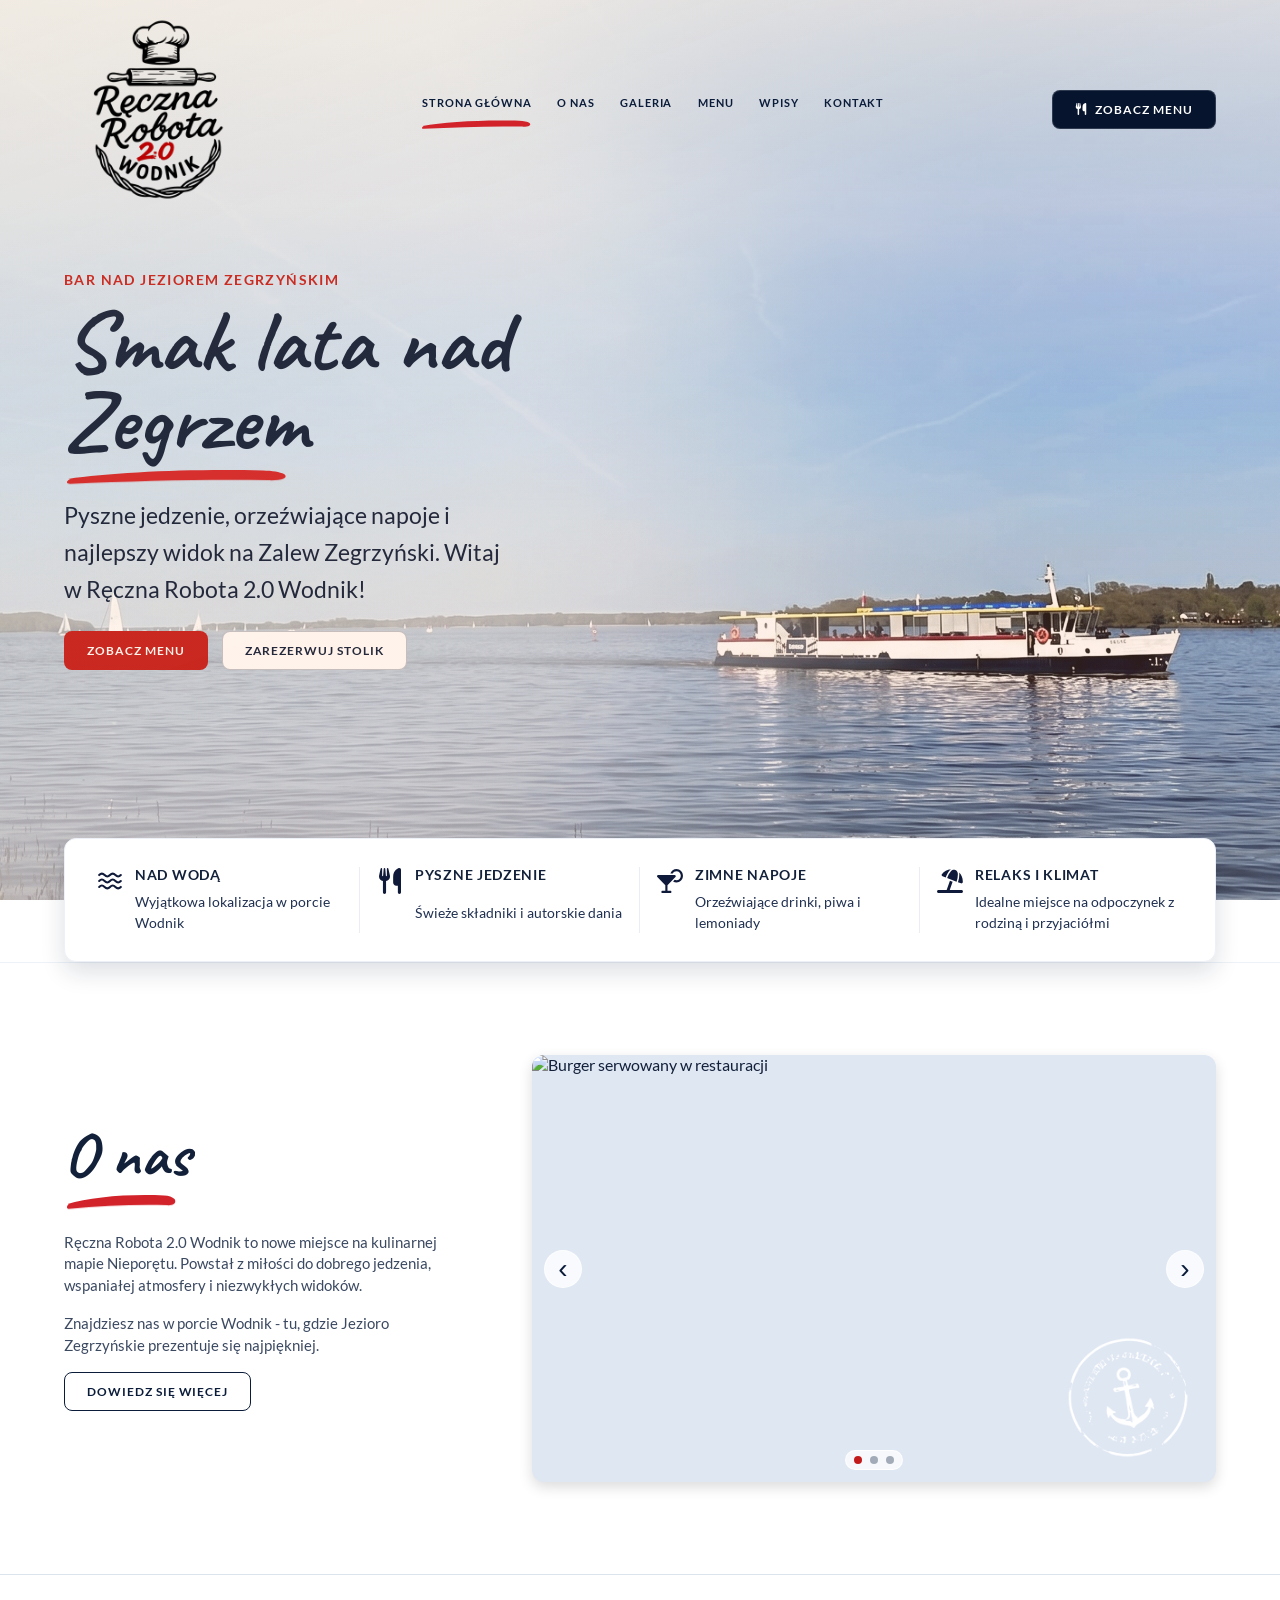
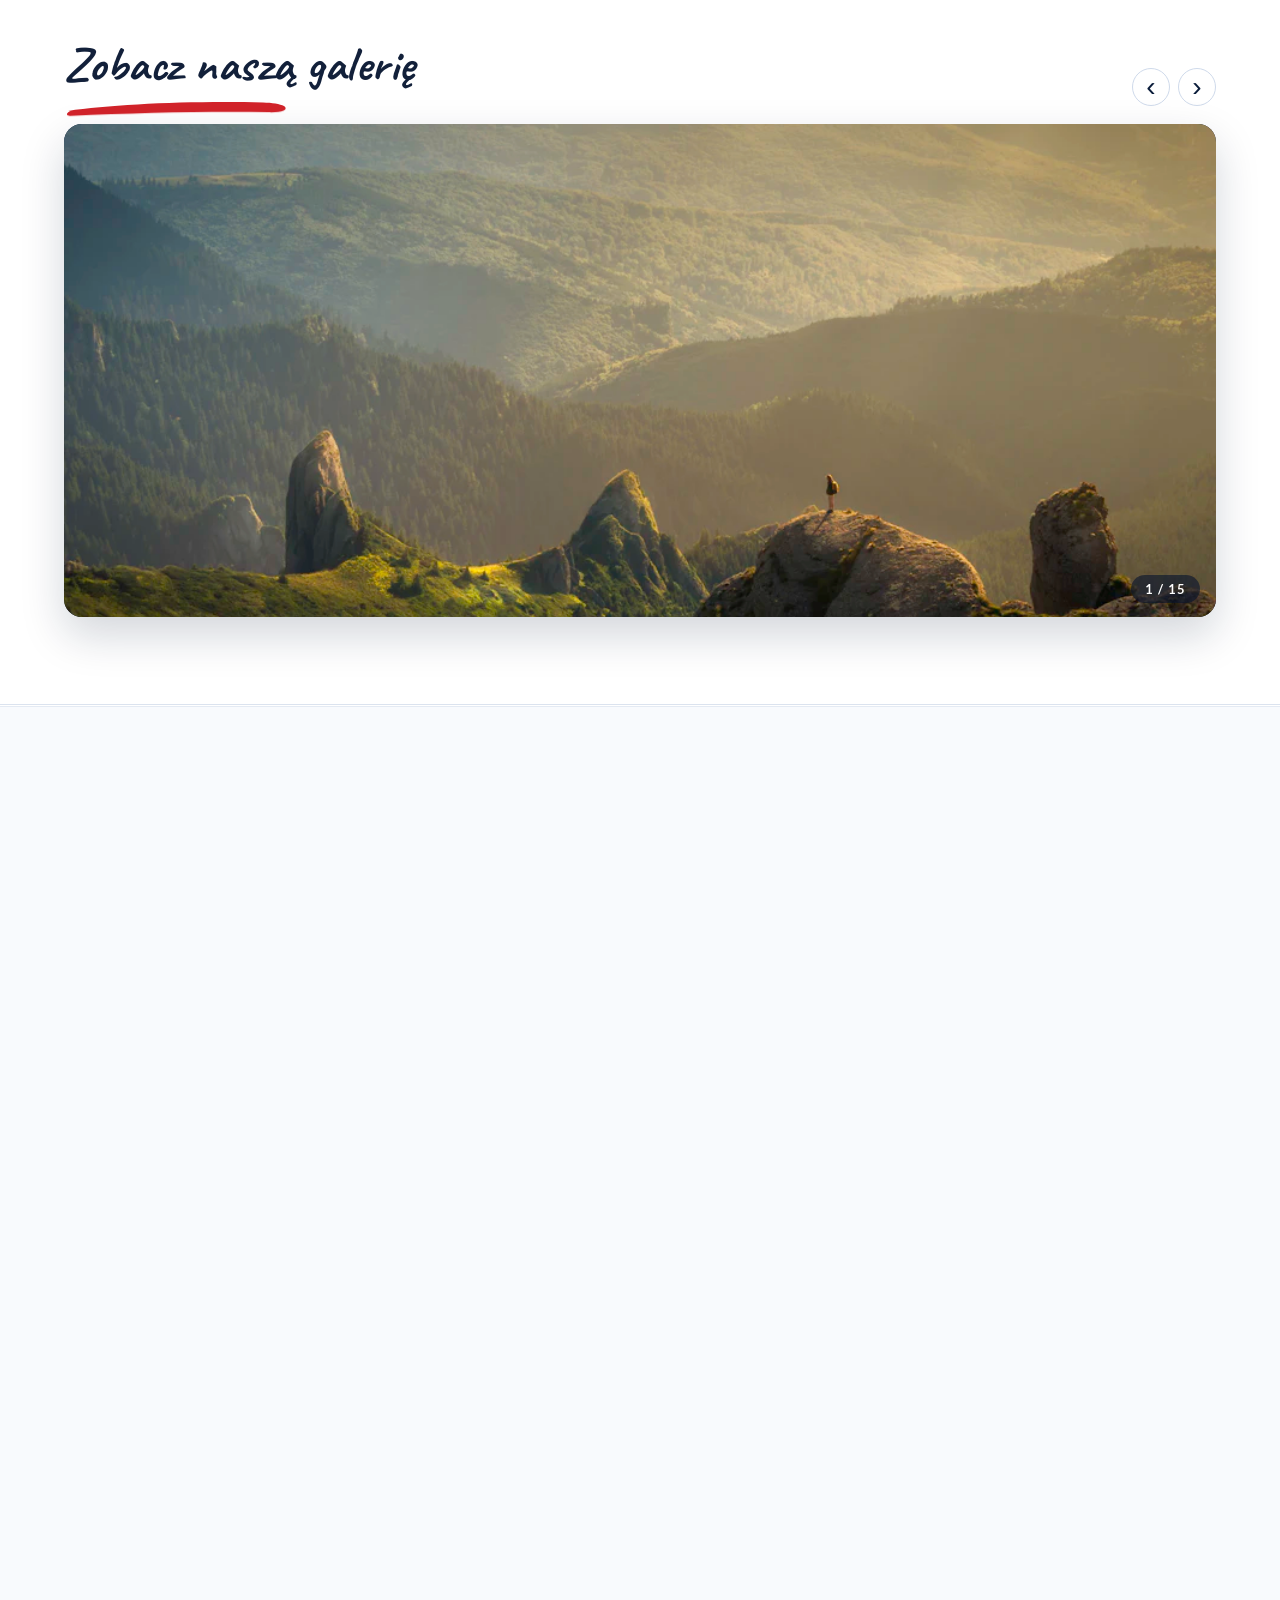
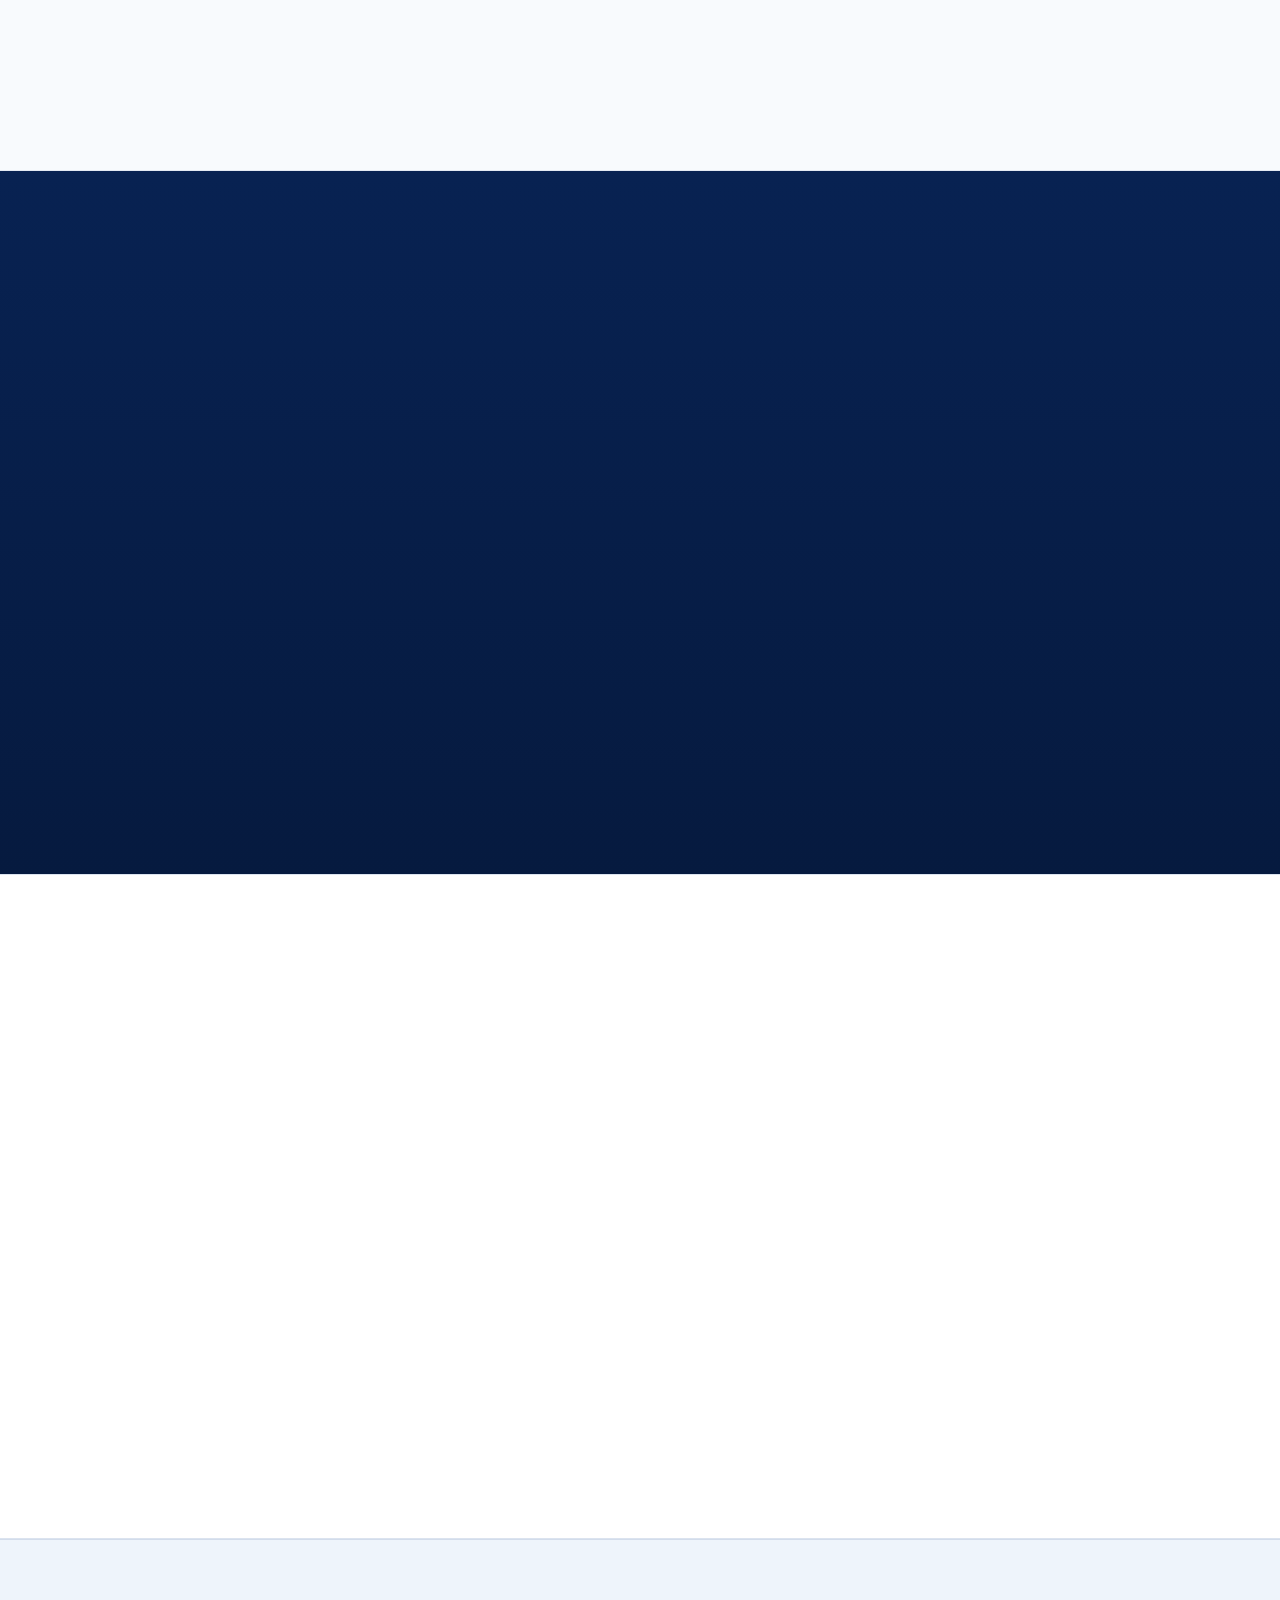
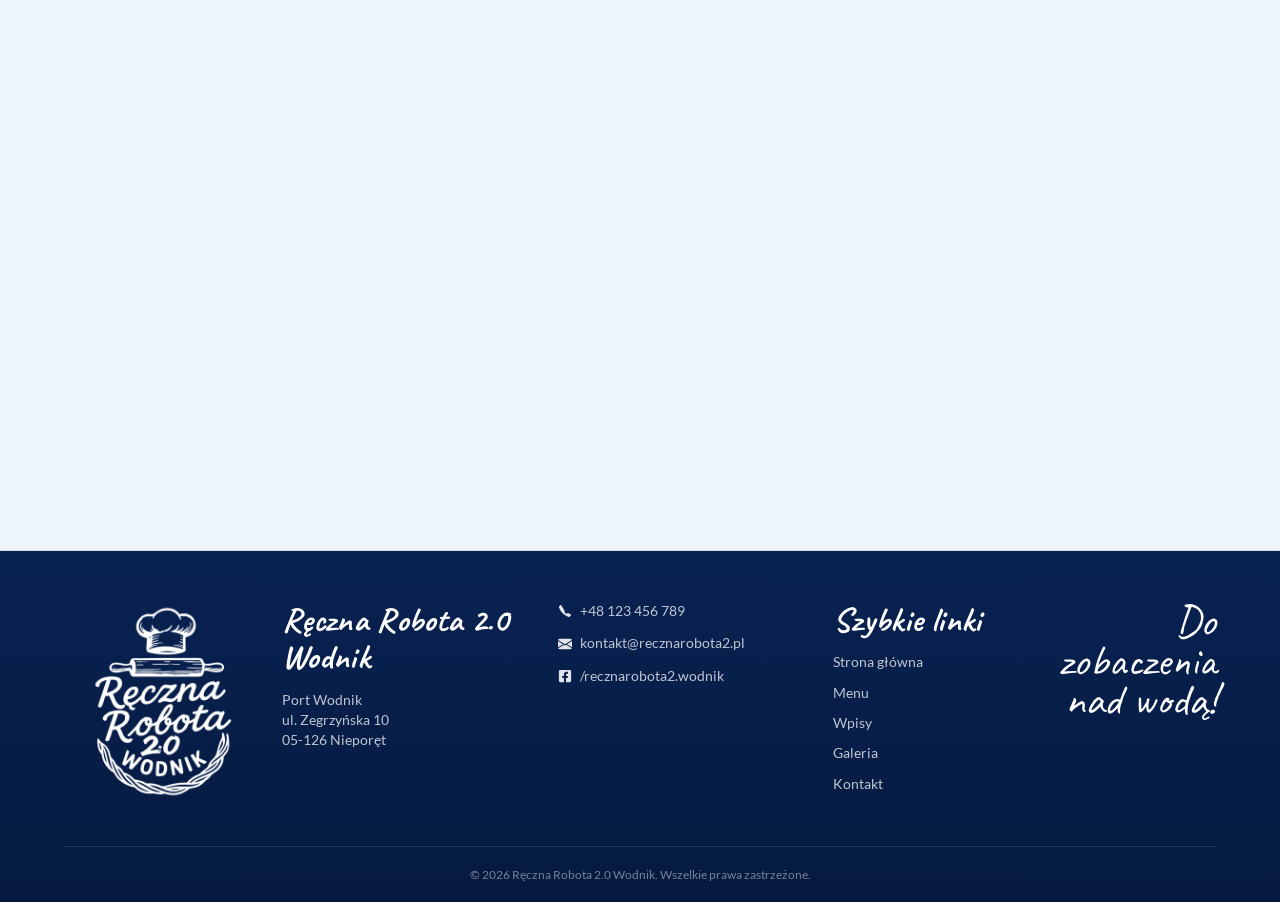
==== commit 7503a105: "Dodaj cieplejszy wakacyjny filtr na wideo hero Co-authored-by: Cursor <cursoragent@cursor.com>" ====
--- a/index.html
+++ b/index.html
@@ -14,7 +14,7 @@
   <link rel="preload" href="./assets/fonts/lato-700-latin-ext.woff2" as="font" type="font/woff2" crossorigin>
   <link rel="preload" href="./assets/fonts/caveat-latin.woff2" as="font" type="font/woff2" crossorigin>
   <link rel="preload" href="./assets/fonts/caveat-latin-ext.woff2" as="font" type="font/woff2" crossorigin>
-  <link rel="stylesheet" href="./styles.css?v=20260714-3">
+  <link rel="stylesheet" href="./styles.css?v=20260714-4">
   <link rel="icon" type="image/png" href="./favicon.png">
 </head>
 <body class="is-preloading">
--- a/styles.css
+++ b/styles.css
@@ -235,10 +235,26 @@
   display: block;
   opacity: 0;
   transition: opacity 0.45s ease;
+  filter: saturate(1.18) sepia(0.16) hue-rotate(-6deg) brightness(1.04) contrast(1.02);
 }
 
 .hero-video.is-ready {
   opacity: 1;
+}
+
+/* Ciepła, wakacyjna poświata nad wideo (złota godzina). */
+.hero-bg::before {
+  content: "";
+  position: absolute;
+  inset: 0;
+  z-index: 1;
+  background: linear-gradient(
+    160deg,
+    rgba(255, 190, 110, 0.16) 0%,
+    rgba(255, 160, 80, 0.1) 38%,
+    rgba(255, 120, 60, 0.14) 100%
+  );
+  pointer-events: none;
 }
 
 .hero-bg::after {
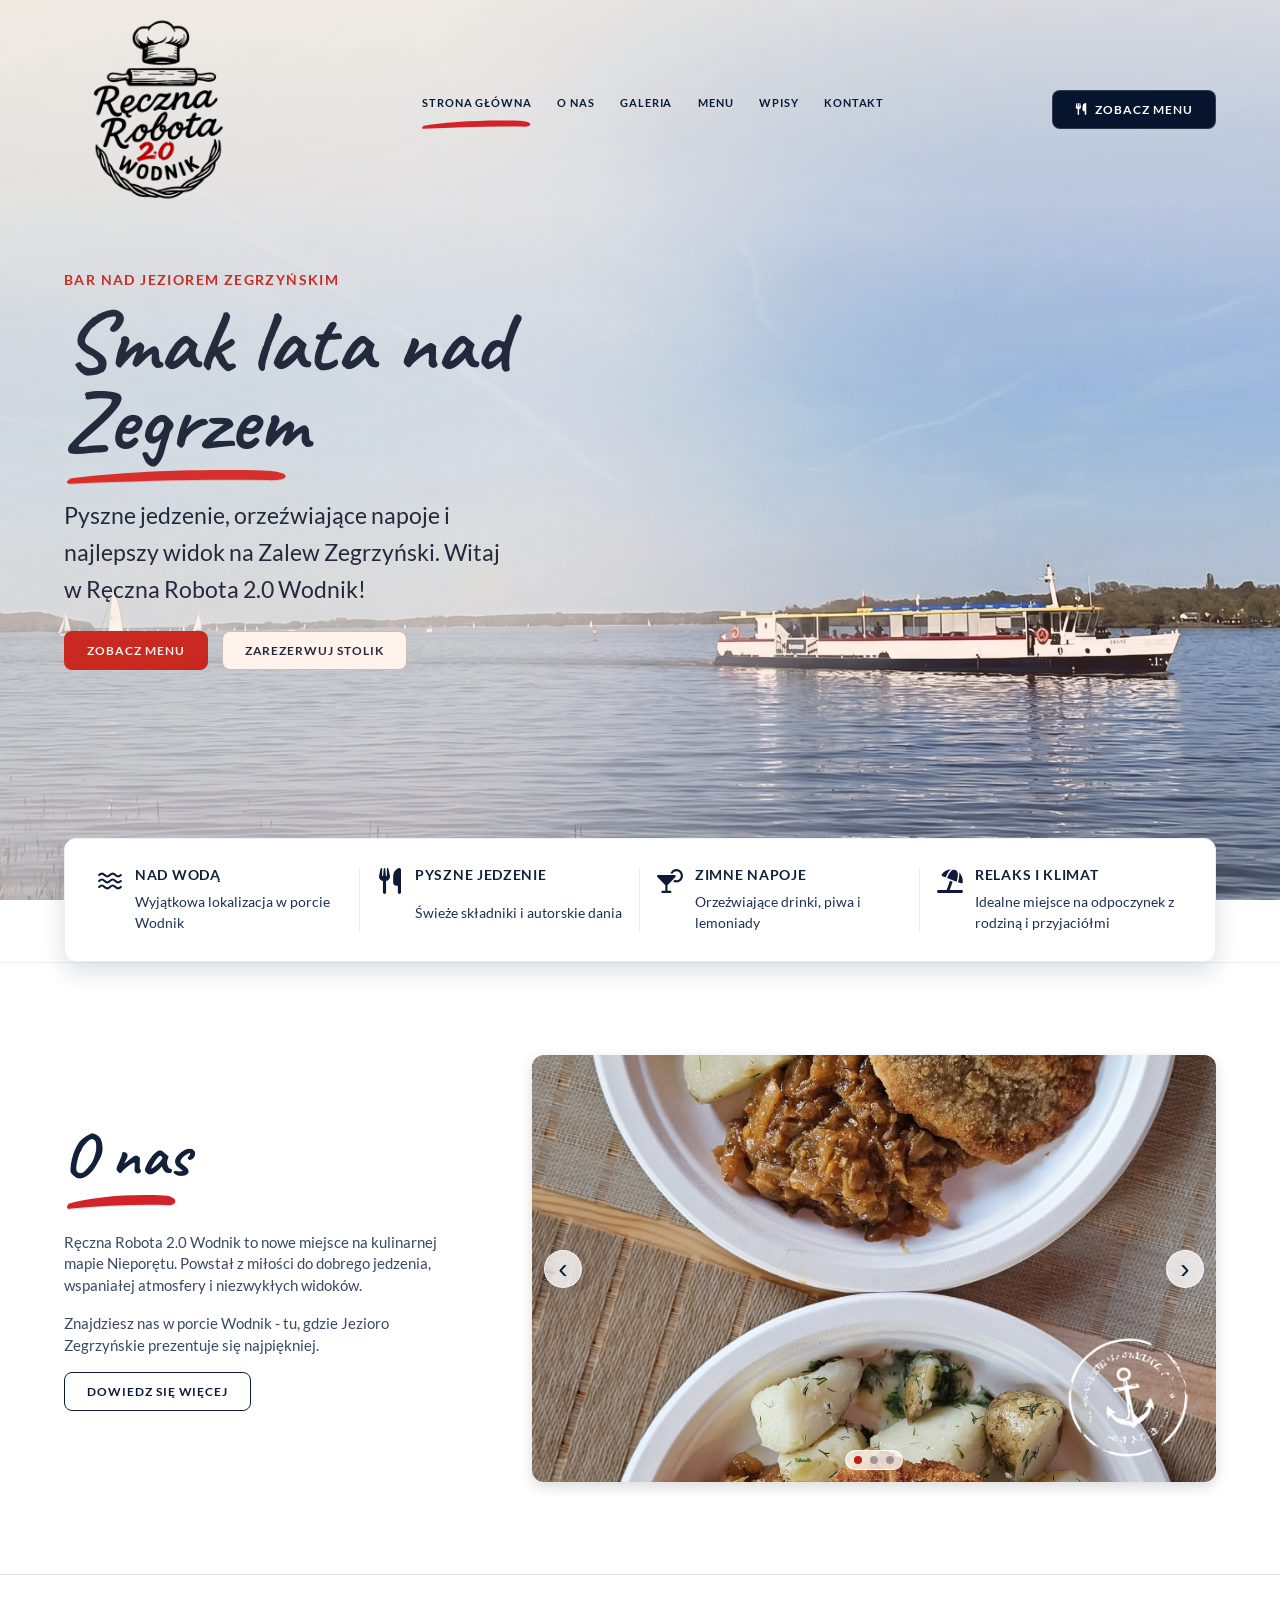
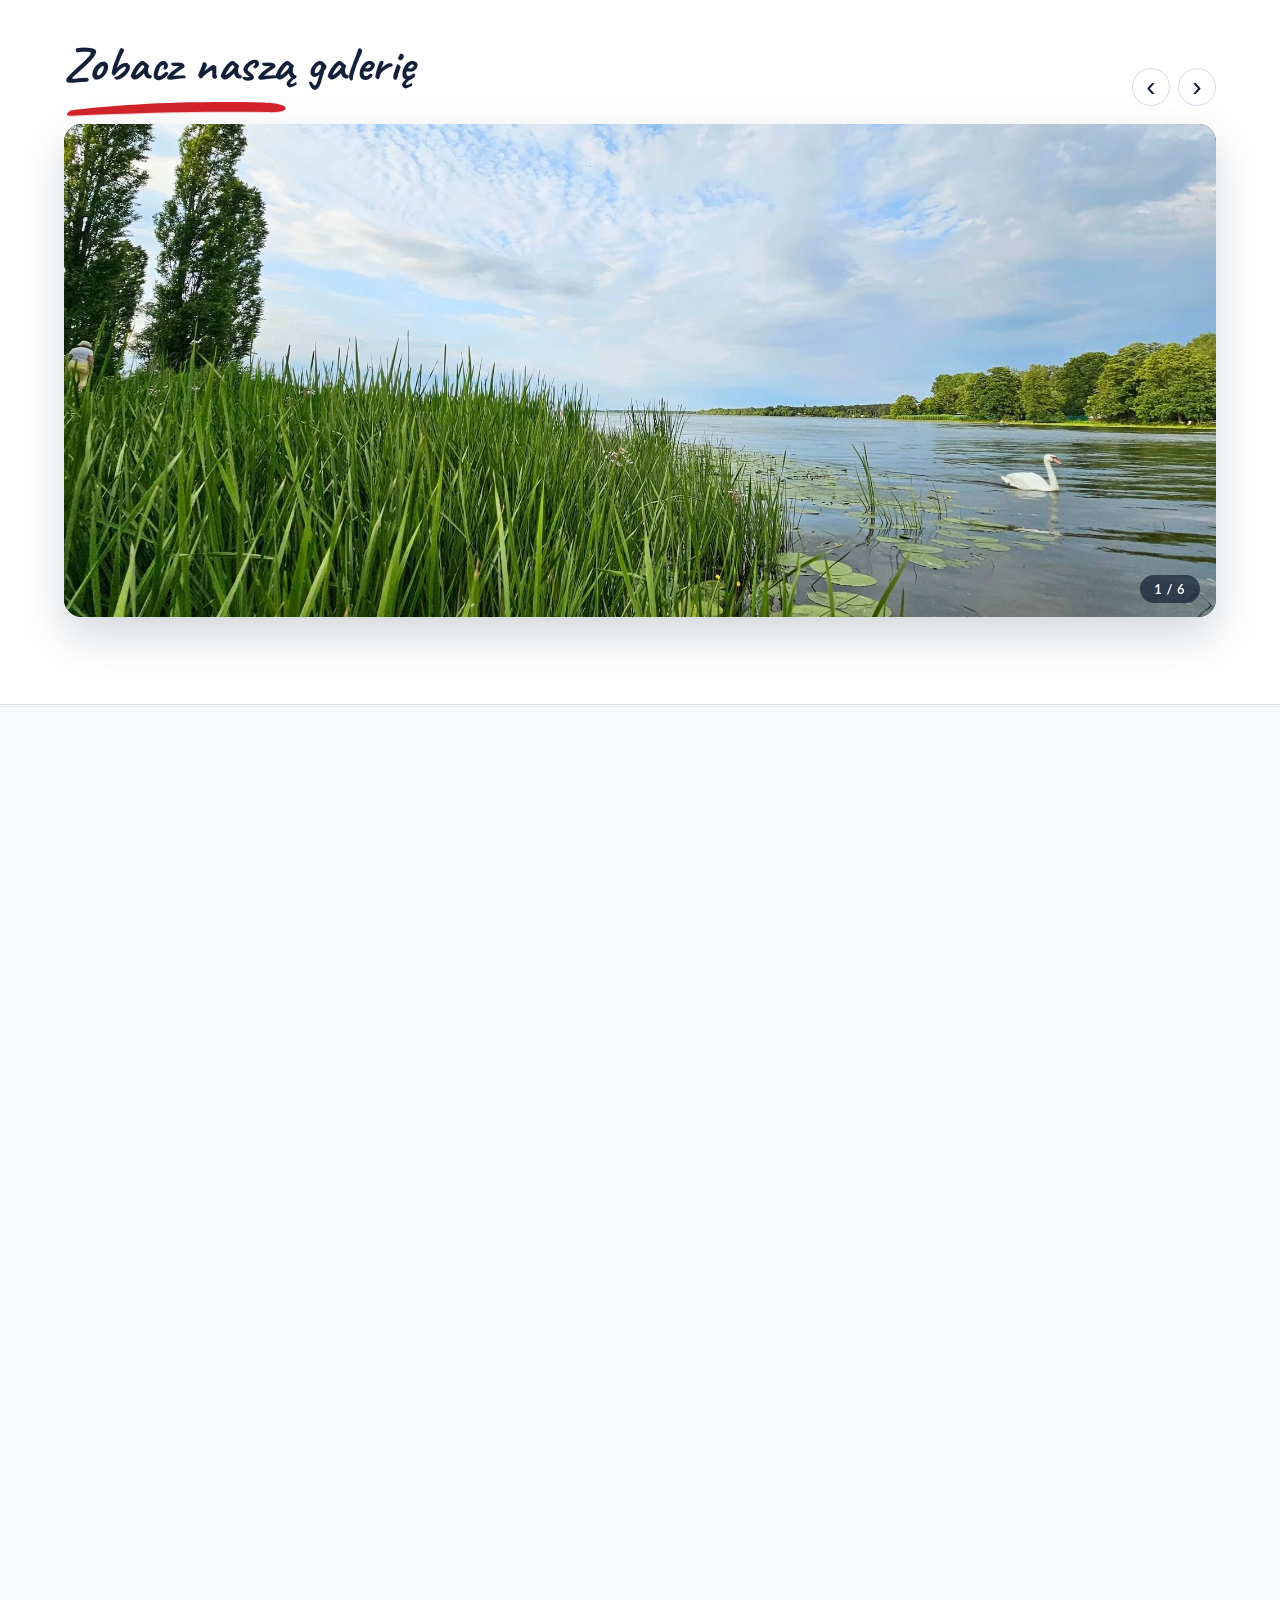
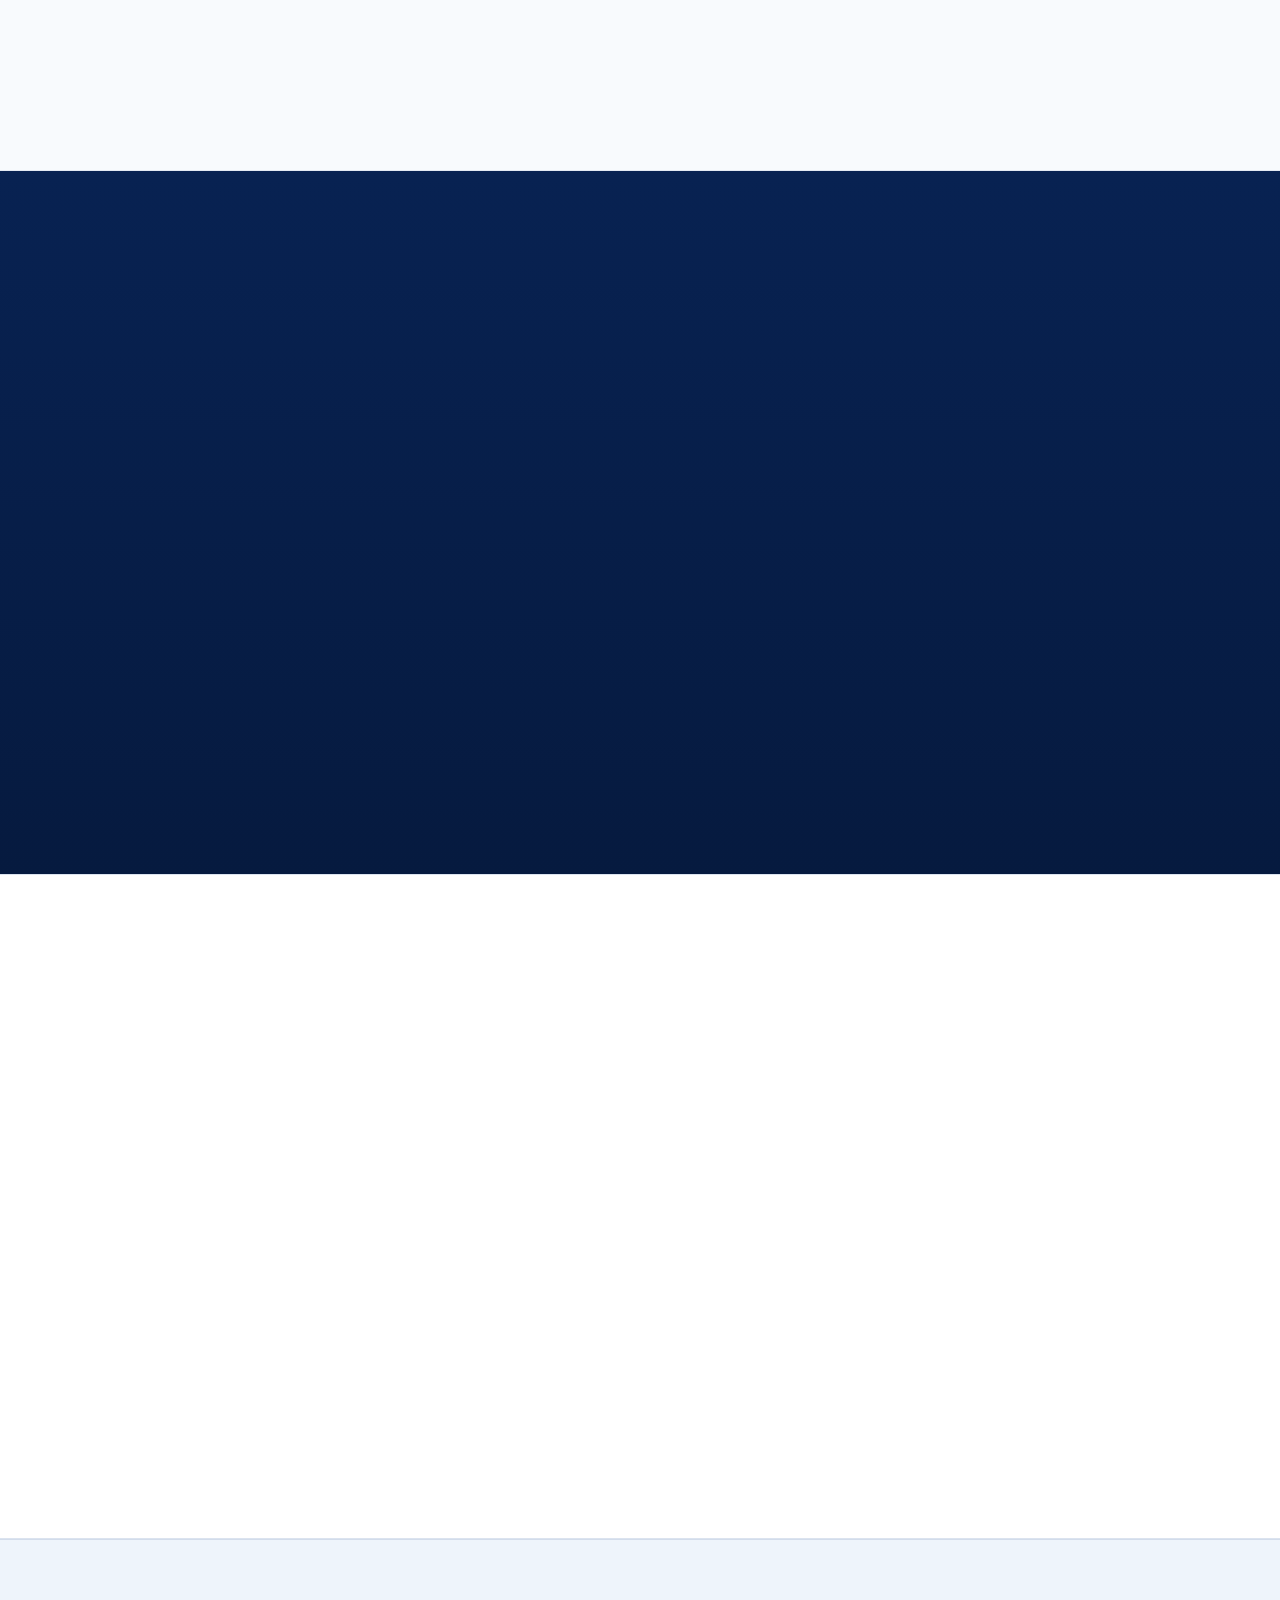
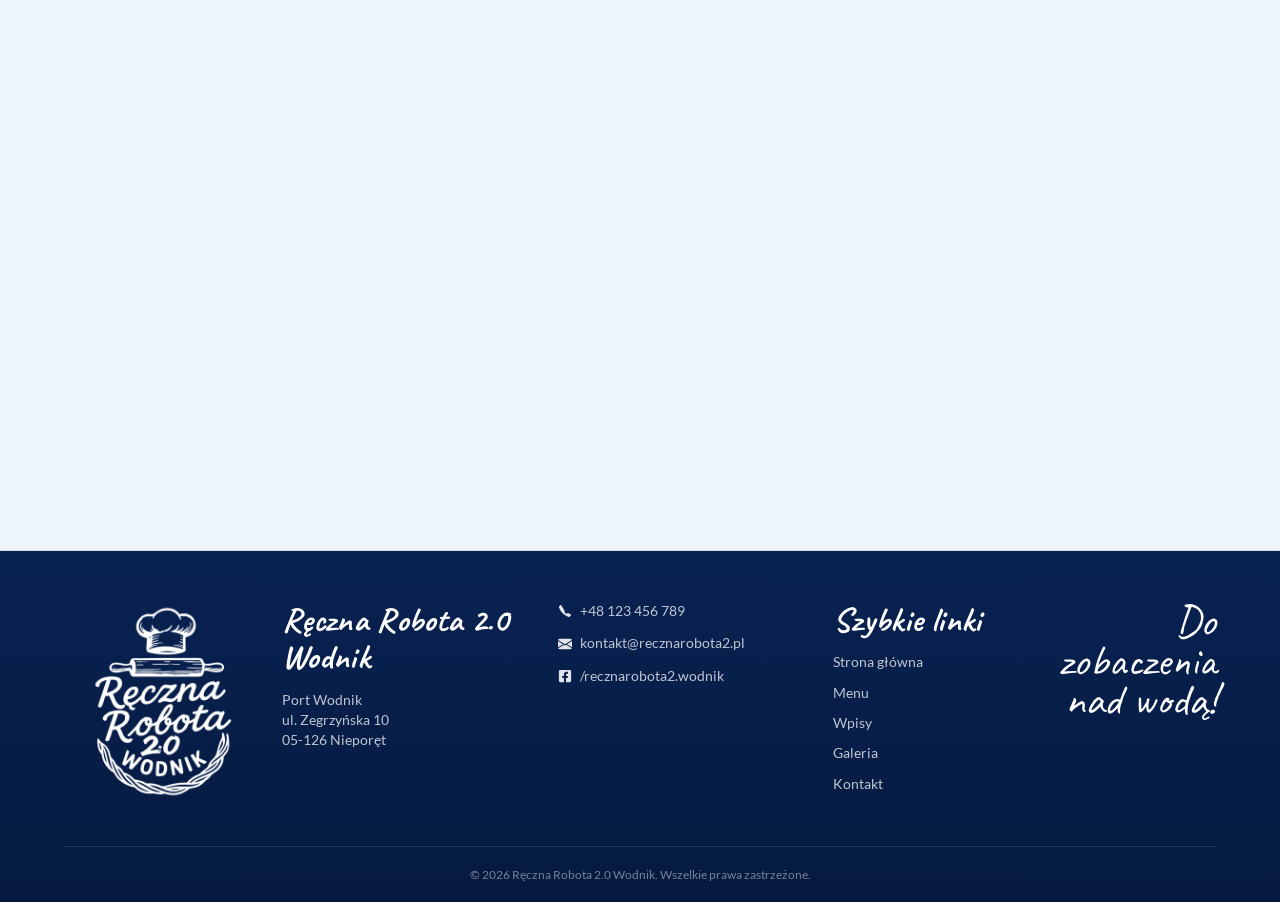
==== commit a3dd28d2: "Zamien stockowe Unsplash na autentyczne zdjecia z lokalu Galeria, slider O nas, kategorie menu, blog" ====
--- a/index.html
+++ b/index.html
@@ -5,7 +5,6 @@
   <meta name="viewport" content="width=device-width, initial-scale=1.0">
   <title>Ręczna Robota 2.0 Wodnik</title>
   <meta name="description" content="Bar nad Jeziorem Zegrzyńskim - pyszne jedzenie, zimne napoje i najlepszy widok.">
-  <link rel="preconnect" href="https://images.unsplash.com">
   <link rel="preload" href="./assets/optimized/logo-preloader.webp" as="image" type="image/webp" fetchpriority="high">
   <link rel="preload" href="./hero.webp" as="image" type="image/webp" fetchpriority="high">
   <link rel="preload" href="./assets/fonts/lato-400-latin.woff2" as="font" type="font/woff2" crossorigin>
@@ -121,10 +120,10 @@
           <figure class="about-slide is-active">
             <img
               class="about-slider-image"
-              src="https://images.unsplash.com/photo-1559339352-11d035aa65de?auto=format&fit=crop&w=800&q=75"
+              src="./assets/gallery/kotlety.webp"
               fetchpriority="low"
               decoding="async"
-              alt="Burger serwowany w restauracji"
+              alt="Kotlet schabowy z ziemniakami i kapustą zasmażaną"
               data-cms-attr-src="index.aboutSlider.slide1.src"
               data-cms-attr-alt="index.aboutSlider.slide1.alt"
             >
@@ -132,9 +131,9 @@
           <figure class="about-slide">
             <img
               class="about-slider-image"
-              src="https://images.unsplash.com/photo-1520072959219-c595dc870360?auto=format&fit=crop&w=800&q=75"
+              src="./assets/gallery/mniam.webp"
               decoding="async"
-              alt="Kolorowa sałatka podana w misce"
+              alt="Grillowana pierś z kurczaka z frytkami i surówką"
               data-cms-attr-src="index.aboutSlider.slide2.src"
               data-cms-attr-alt="index.aboutSlider.slide2.alt"
               loading="lazy"
@@ -143,9 +142,9 @@
           <figure class="about-slide">
             <img
               class="about-slider-image"
-              src="https://images.unsplash.com/photo-1513104890138-7c749659a591?auto=format&fit=crop&w=800&q=75"
+              src="./assets/gallery/pizza1.webp"
               decoding="async"
-              alt="Pizza z dodatkami podana na drewnianym blacie"
+              alt="Pizza z szynką, pieczarkami i rukolą"
               data-cms-attr-src="index.aboutSlider.slide3.src"
               data-cms-attr-alt="index.aboutSlider.slide3.alt"
               loading="lazy"
@@ -186,21 +185,12 @@
         </div>
       </div>
       <div class="gallery js-gallery" aria-live="polite">
-        <img class="gallery-item js-gallery-item" src="./assets/gallery/photo-01.webp" alt="Widok na marinę" decoding="async">
-        <img class="gallery-item js-gallery-item" src="./assets/gallery/photo-02.webp" alt="Pomost nad jeziorem" loading="lazy" decoding="async">
-        <img class="gallery-item js-gallery-item" src="./assets/gallery/photo-03.webp" alt="Zachód słońca nad wodą" loading="lazy" decoding="async">
-        <img class="gallery-item js-gallery-item" src="./assets/gallery/photo-04.webp" alt="Taras lokalu wieczorem" loading="lazy" decoding="async">
-        <img class="gallery-item js-gallery-item" src="./assets/gallery/photo-05.webp" alt="Drewniany pomost nad spokojną wodą" loading="lazy" decoding="async">
-        <img class="gallery-item js-gallery-item" src="./assets/gallery/photo-06.webp" alt="Zielona okolica i ścieżka spacerowa przy jeziorze" loading="lazy" decoding="async">
-        <img class="gallery-item js-gallery-item" src="./assets/gallery/photo-07.webp" alt="Widok na wodę i niebo o złotej godzinie" loading="lazy" decoding="async">
-        <img class="gallery-item js-gallery-item" src="./assets/gallery/photo-08.webp" alt="Letni klimat nad wodą z łagodnym światłem zachodu" loading="lazy" decoding="async">
-        <img class="gallery-item js-gallery-item" src="./assets/gallery/photo-09.webp" alt="Łodzie zacumowane w marinie" loading="lazy" decoding="async">
-        <img class="gallery-item js-gallery-item" src="./assets/gallery/photo-10.webp" alt="Panorama jeziora i nieba w słoneczny dzień" loading="lazy" decoding="async">
-        <img class="gallery-item js-gallery-item" src="./assets/gallery/photo-11.webp" alt="Taras restauracyjny przy wodzie" loading="lazy" decoding="async">
-        <img class="gallery-item js-gallery-item" src="./assets/gallery/photo-12.webp" alt="Wieczorne światła odbijające się w wodzie" loading="lazy" decoding="async">
-        <img class="gallery-item js-gallery-item" src="./assets/gallery/photo-13.webp" alt="Brzeg jeziora otoczony zielenią" loading="lazy" decoding="async">
-        <img class="gallery-item js-gallery-item" src="./assets/gallery/photo-14.webp" alt="Fale jeziora przy zachodzie słońca" loading="lazy" decoding="async">
-        <img class="gallery-item js-gallery-item" src="./assets/gallery/photo-15.webp" alt="Pomost i krajobraz jeziora o złotej godzinie" loading="lazy" decoding="async">
+        <img class="gallery-item js-gallery-item" src="./assets/gallery/krajobraz.webp" alt="Łabędź na spokojnej wodzie wśród zieleni" decoding="async">
+        <img class="gallery-item js-gallery-item" src="./assets/gallery/kotlety.webp" alt="Kotlet schabowy z ziemniakami i kapustą zasmażaną" loading="lazy" decoding="async">
+        <img class="gallery-item js-gallery-item" src="./assets/gallery/pizza1.webp" alt="Pizza z szynką, pieczarkami i rukolą" loading="lazy" decoding="async">
+        <img class="gallery-item js-gallery-item" src="./assets/gallery/mniam.webp" alt="Grillowana pierś z kurczaka z frytkami i surówką" loading="lazy" decoding="async">
+        <img class="gallery-item js-gallery-item" src="./assets/gallery/pizza2.webp" alt="Pizza z cebulą i serem na drewnianym stole" loading="lazy" decoding="async">
+        <img class="gallery-item js-gallery-item" src="./assets/gallery/jaja.webp" alt="Jajka sadzone z kiełbaskami i sałatką" loading="lazy" decoding="async">
       </div>
     </div>
   </section>
@@ -233,7 +223,7 @@
         <article class="menu-category js-menu-category" data-category-name="Zupy">
           <button class="menu-category-toggle js-menu-category-toggle" type="button" aria-expanded="true">
             <span class="menu-category-media">
-              <img class="menu-category-photo" src="https://images.unsplash.com/photo-1547592166-23ac45744acd?auto=format&amp;fit=crop&amp;w=600&amp;q=70" alt="" aria-hidden="true" loading="lazy" decoding="async">
+              <img class="menu-category-photo" src="./assets/gallery/jaja.webp" alt="" aria-hidden="true" loading="lazy" decoding="async">
             </span>
             <span class="menu-category-bar">
               <span class="menu-category-heading">Zupy</span>
@@ -251,7 +241,7 @@
         <article class="menu-category js-menu-category" data-category-name="Dania główne">
           <button class="menu-category-toggle js-menu-category-toggle" type="button" aria-expanded="true">
             <span class="menu-category-media">
-              <img class="menu-category-photo" src="https://images.unsplash.com/photo-1544025162-d76694265947?auto=format&amp;fit=crop&amp;w=600&amp;q=70" alt="" aria-hidden="true" loading="lazy" decoding="async">
+              <img class="menu-category-photo" src="./assets/gallery/kotlety.webp" alt="" aria-hidden="true" loading="lazy" decoding="async">
             </span>
             <span class="menu-category-bar">
               <span class="menu-category-heading">Dania główne</span>
@@ -273,7 +263,7 @@
         <article class="menu-category js-menu-category" data-category-name="Pizza 32 cm">
           <button class="menu-category-toggle js-menu-category-toggle" type="button" aria-expanded="true">
             <span class="menu-category-media">
-              <img class="menu-category-photo" src="https://images.unsplash.com/photo-1513104890138-7c749659a591?auto=format&amp;fit=crop&amp;w=600&amp;q=70" alt="" aria-hidden="true" loading="lazy" decoding="async">
+              <img class="menu-category-photo" src="./assets/gallery/pizza1.webp" alt="" aria-hidden="true" loading="lazy" decoding="async">
             </span>
             <span class="menu-category-bar">
               <span class="menu-category-heading">Pizza 32 cm</span>
@@ -295,7 +285,7 @@
         <article class="menu-category js-menu-category" data-category-name="Napoje">
           <button class="menu-category-toggle js-menu-category-toggle" type="button" aria-expanded="true">
             <span class="menu-category-media">
-              <img class="menu-category-photo" src="https://images.unsplash.com/photo-1621263764928-df1444c5e859?auto=format&amp;fit=crop&amp;w=600&amp;q=70" alt="" aria-hidden="true" loading="lazy" decoding="async">
+              <img class="menu-category-photo" src="./assets/gallery/krajobraz.webp" alt="" aria-hidden="true" loading="lazy" decoding="async">
             </span>
             <span class="menu-category-bar">
               <span class="menu-category-heading">Napoje</span>
@@ -316,7 +306,7 @@
         <article class="menu-category js-menu-category" data-category-name="Napoje ciepłe">
           <button class="menu-category-toggle js-menu-category-toggle" type="button" aria-expanded="true">
             <span class="menu-category-media">
-              <img class="menu-category-photo" src="https://images.unsplash.com/photo-1509042239860-f550ce710b93?auto=format&amp;fit=crop&amp;w=600&amp;q=70" alt="" aria-hidden="true" loading="lazy" decoding="async">
+              <img class="menu-category-photo" src="./assets/gallery/jaja.webp" alt="" aria-hidden="true" loading="lazy" decoding="async">
             </span>
             <span class="menu-category-bar">
               <span class="menu-category-heading">Napoje ciepłe</span>
@@ -339,7 +329,7 @@
         <article class="menu-category js-menu-category" data-category-name="Piwo butelkowe">
           <button class="menu-category-toggle js-menu-category-toggle" type="button" aria-expanded="true">
             <span class="menu-category-media">
-              <img class="menu-category-photo" src="https://images.unsplash.com/photo-1571613316887-6f8d5cbf7ef7?auto=format&amp;fit=crop&amp;w=600&amp;q=70" alt="" aria-hidden="true" loading="lazy" decoding="async">
+              <img class="menu-category-photo" src="./assets/gallery/krajobraz.webp" alt="" aria-hidden="true" loading="lazy" decoding="async">
             </span>
             <span class="menu-category-bar">
               <span class="menu-category-heading">Piwo butelkowe</span>
@@ -359,7 +349,7 @@
         <article class="menu-category js-menu-category" data-category-name="Piwo z nalewaka">
           <button class="menu-category-toggle js-menu-category-toggle" type="button" aria-expanded="true">
             <span class="menu-category-media">
-              <img class="menu-category-photo" src="https://images.unsplash.com/photo-1535958636474-b021ee887b13?auto=format&amp;fit=crop&amp;w=600&amp;q=70" alt="" aria-hidden="true" loading="lazy" decoding="async">
+              <img class="menu-category-photo" src="./assets/gallery/pizza2.webp" alt="" aria-hidden="true" loading="lazy" decoding="async">
             </span>
             <span class="menu-category-bar">
               <span class="menu-category-heading">Piwo z nalewaka</span>
@@ -376,7 +366,7 @@
         <article class="menu-category js-menu-category" data-category-name="Piwo bezalkoholowe">
           <button class="menu-category-toggle js-menu-category-toggle" type="button" aria-expanded="true">
             <span class="menu-category-media">
-              <img class="menu-category-photo" src="https://images.unsplash.com/photo-1618183479302-1e0aa382c36b?auto=format&amp;fit=crop&amp;w=600&amp;q=70" alt="" aria-hidden="true" loading="lazy" decoding="async">
+              <img class="menu-category-photo" src="./assets/gallery/mniam.webp" alt="" aria-hidden="true" loading="lazy" decoding="async">
             </span>
             <span class="menu-category-bar">
               <span class="menu-category-heading">Piwo bezalkoholowe</span>
@@ -395,7 +385,7 @@
         <article class="menu-category js-menu-category" data-category-name="Wino">
           <button class="menu-category-toggle js-menu-category-toggle" type="button" aria-expanded="true">
             <span class="menu-category-media">
-              <img class="menu-category-photo" src="https://images.unsplash.com/photo-1510812431401-41d2bd2722f3?auto=format&amp;fit=crop&amp;w=600&amp;q=70" alt="" aria-hidden="true" loading="lazy" decoding="async">
+              <img class="menu-category-photo" src="./assets/gallery/krajobraz.webp" alt="" aria-hidden="true" loading="lazy" decoding="async">
             </span>
             <span class="menu-category-bar">
               <span class="menu-category-heading">Wino</span>
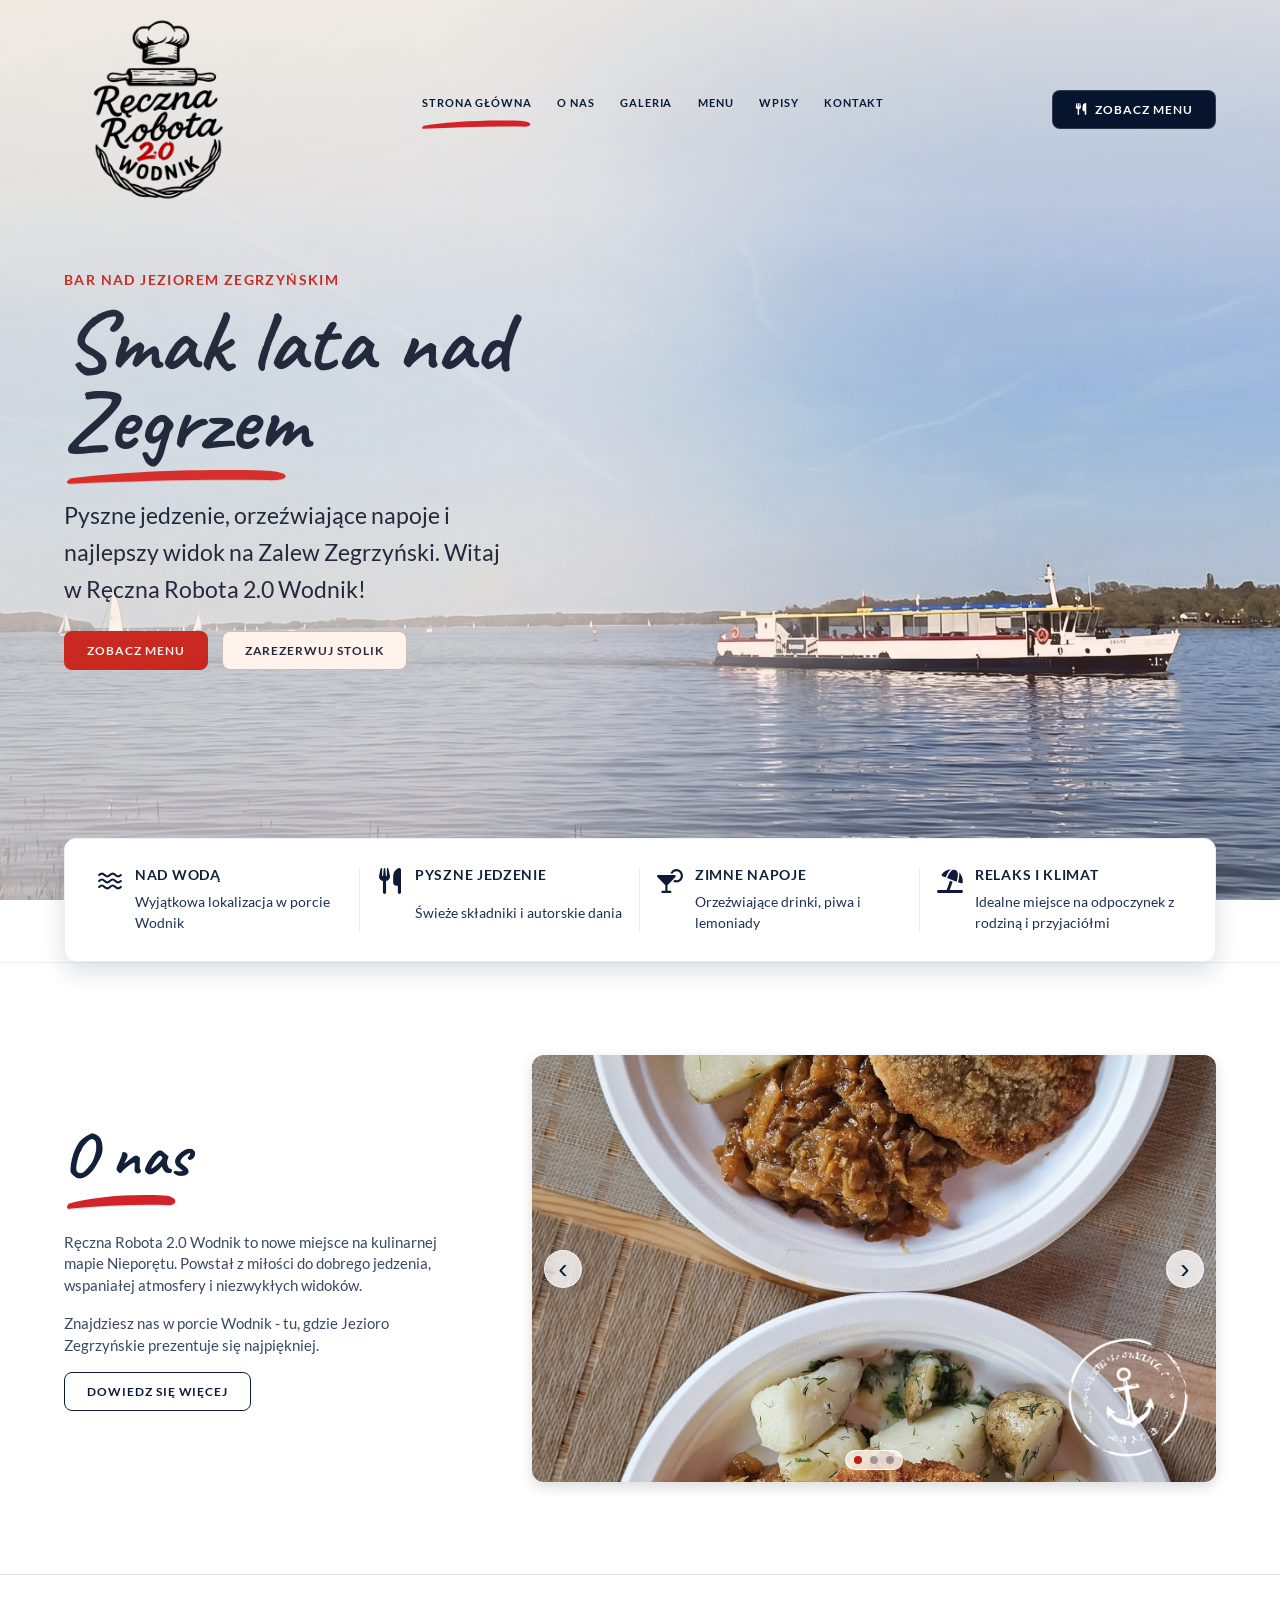
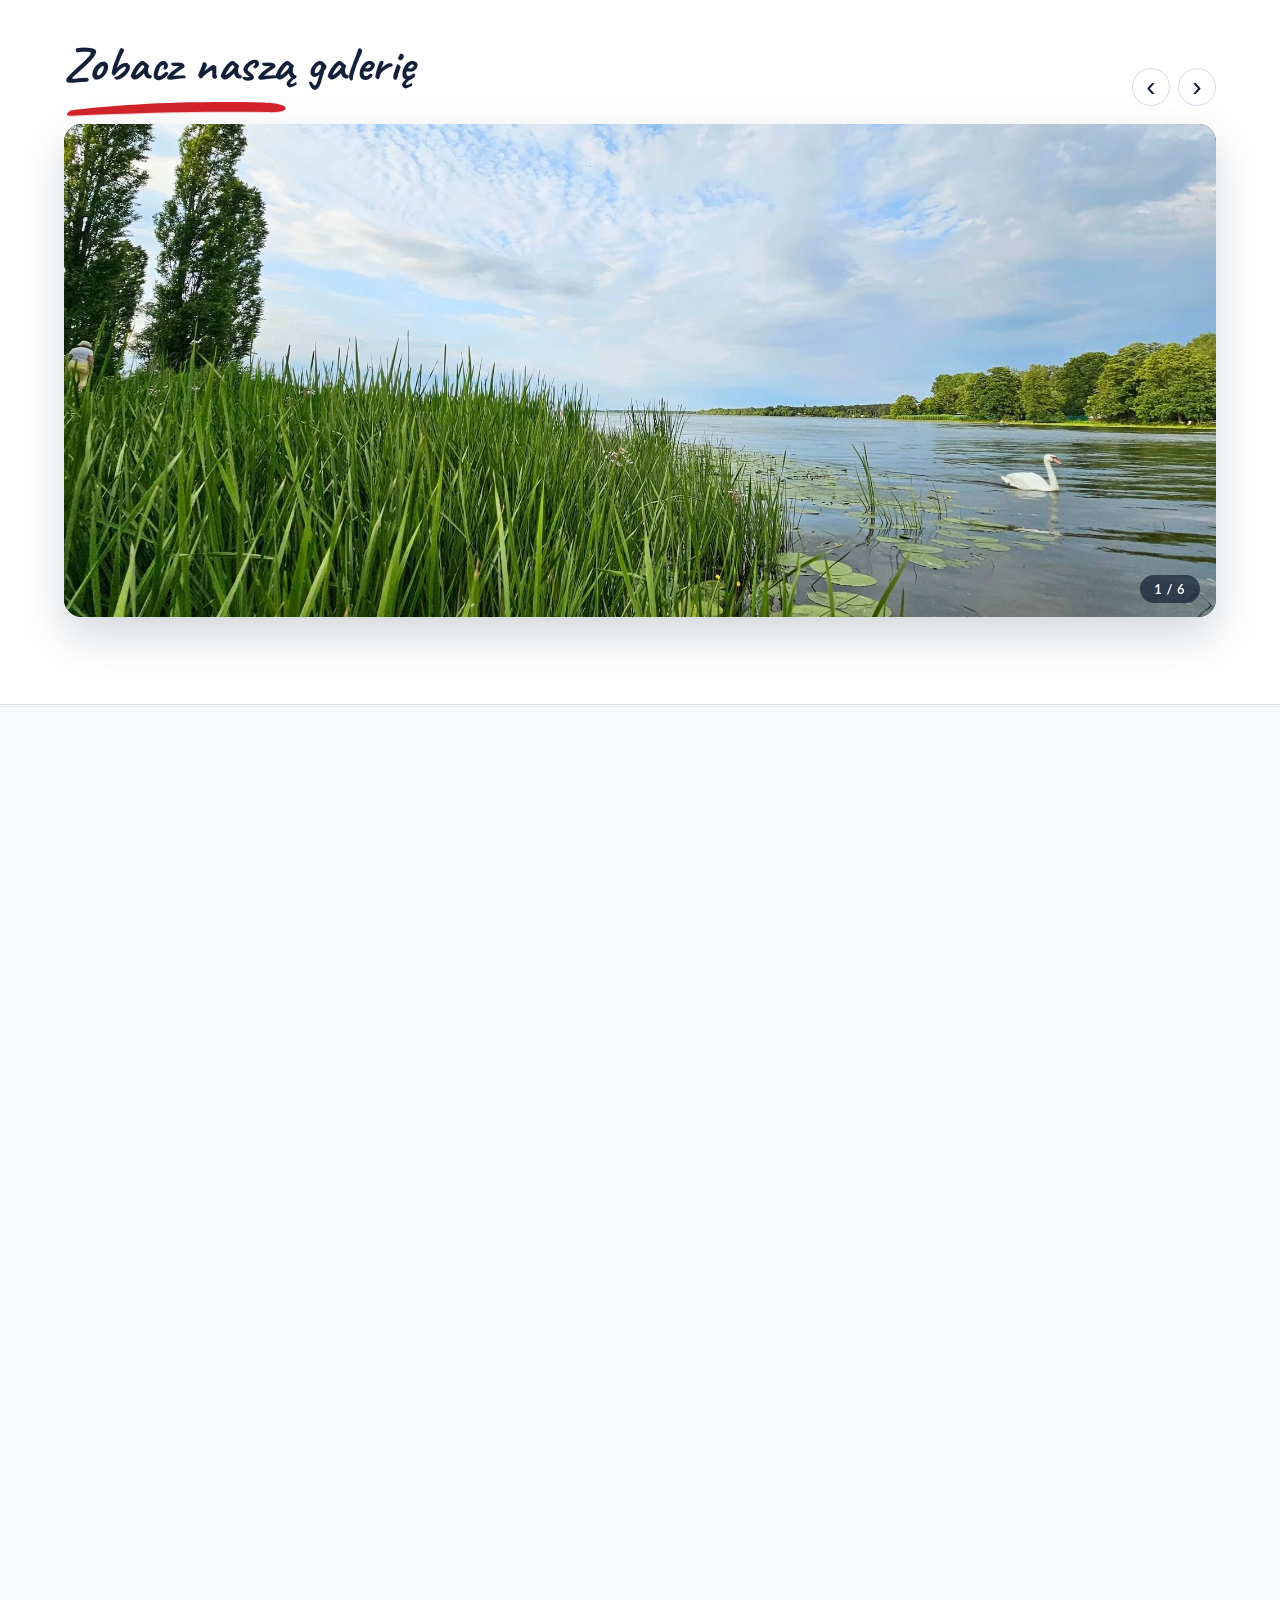
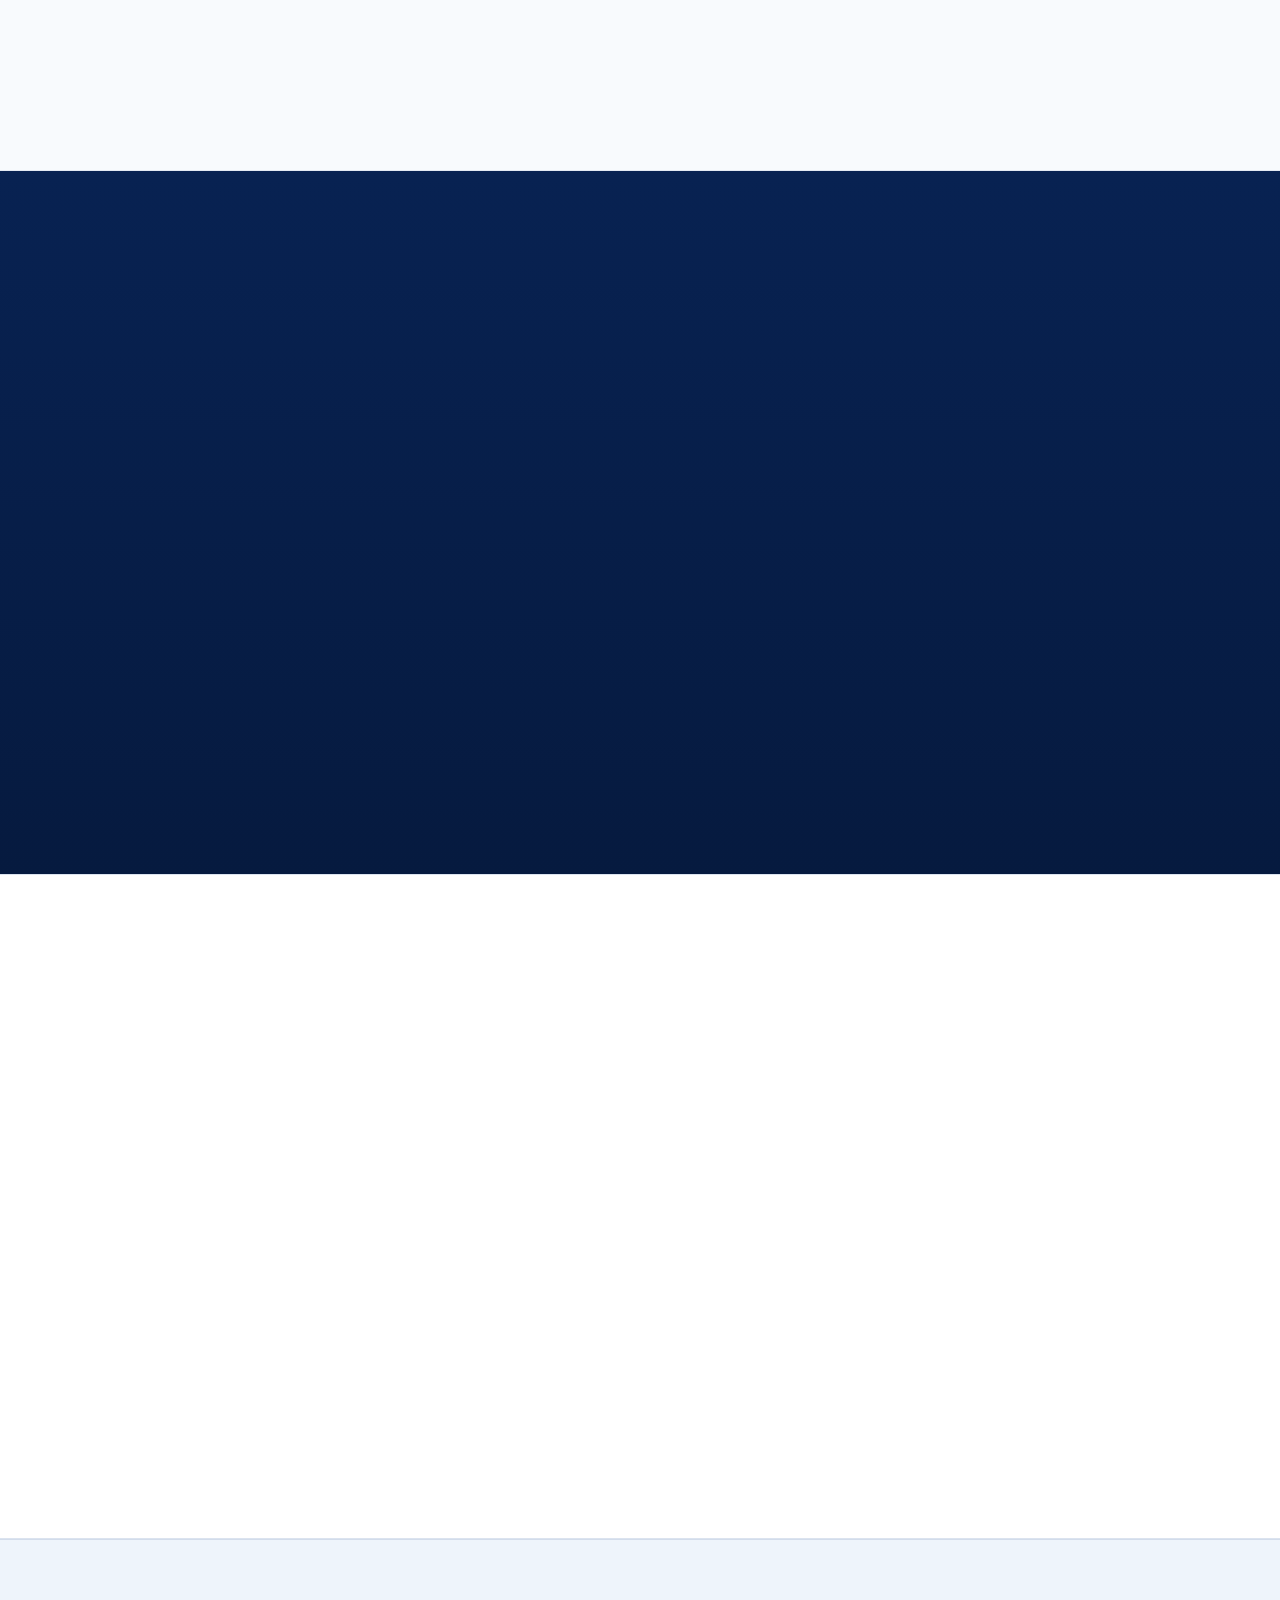
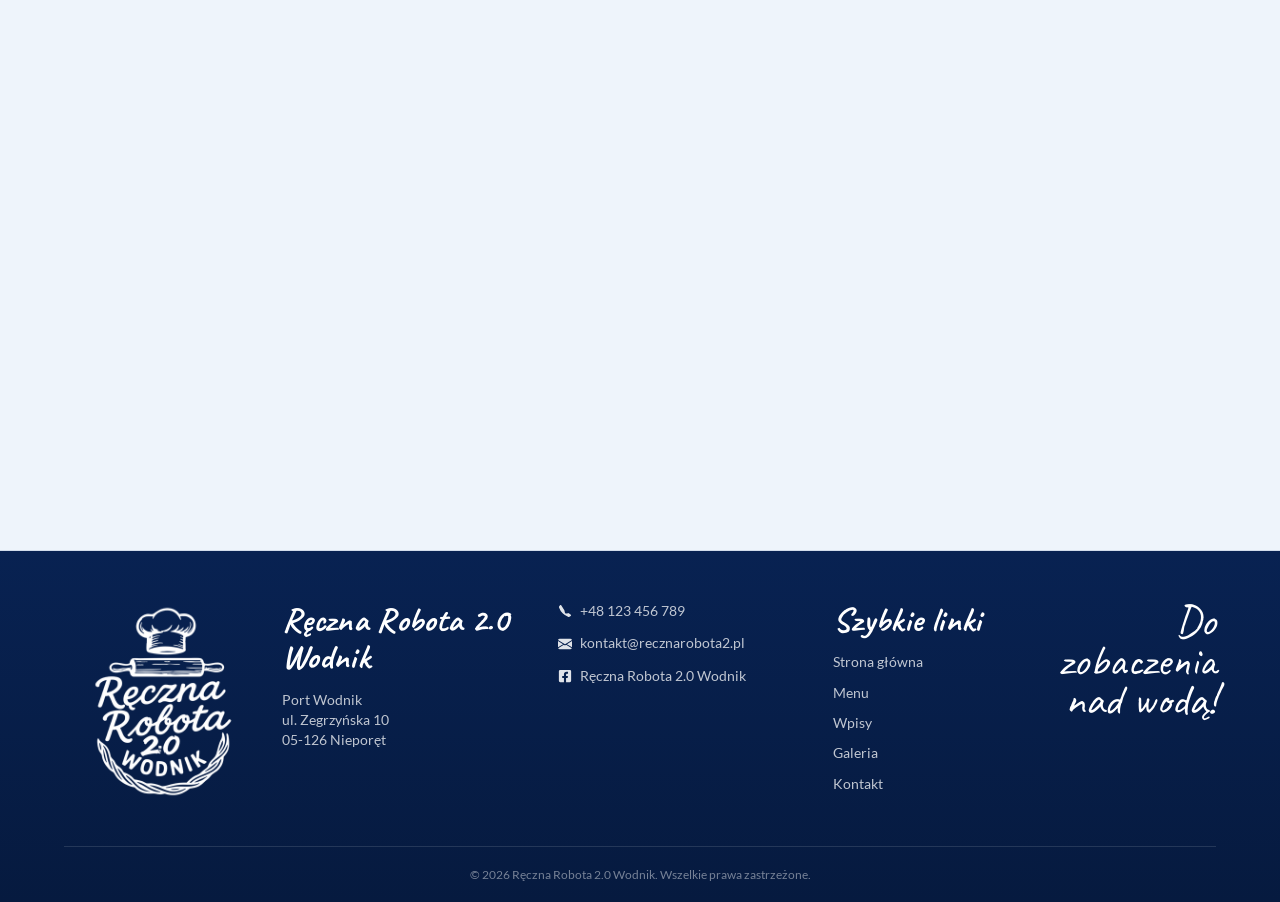
==== commit 1b51139f: "Zamien placeholder Facebooka na prawdziwy profil Co-authored-by: Cursor <cursoragent@cursor.com>" ====
--- a/index.html
+++ b/index.html
@@ -1,4 +1,4 @@
-<!doctype html>
+﻿<!doctype html>
 <html lang="pl">
 <head>
   <meta charset="UTF-8">
@@ -524,9 +524,9 @@
           </a>
         </p>
         <p>
-          <a class="footer-contact-item" href="https://www.facebook.com/recznarobota2.wodnik" target="_blank" rel="noopener noreferrer">
+          <a class="footer-contact-item" href="https://www.facebook.com/profile.php?id=61577435373395" target="_blank" rel="noopener noreferrer">
             <img class="footer-contact-icon" src="./assets/icons/facebook.svg" alt="" aria-hidden="true" loading="lazy" decoding="async">
-            <span>/recznarobota2.wodnik</span>
+            <span>Ręczna Robota 2.0 Wodnik</span>
           </a>
         </p>
       </div>
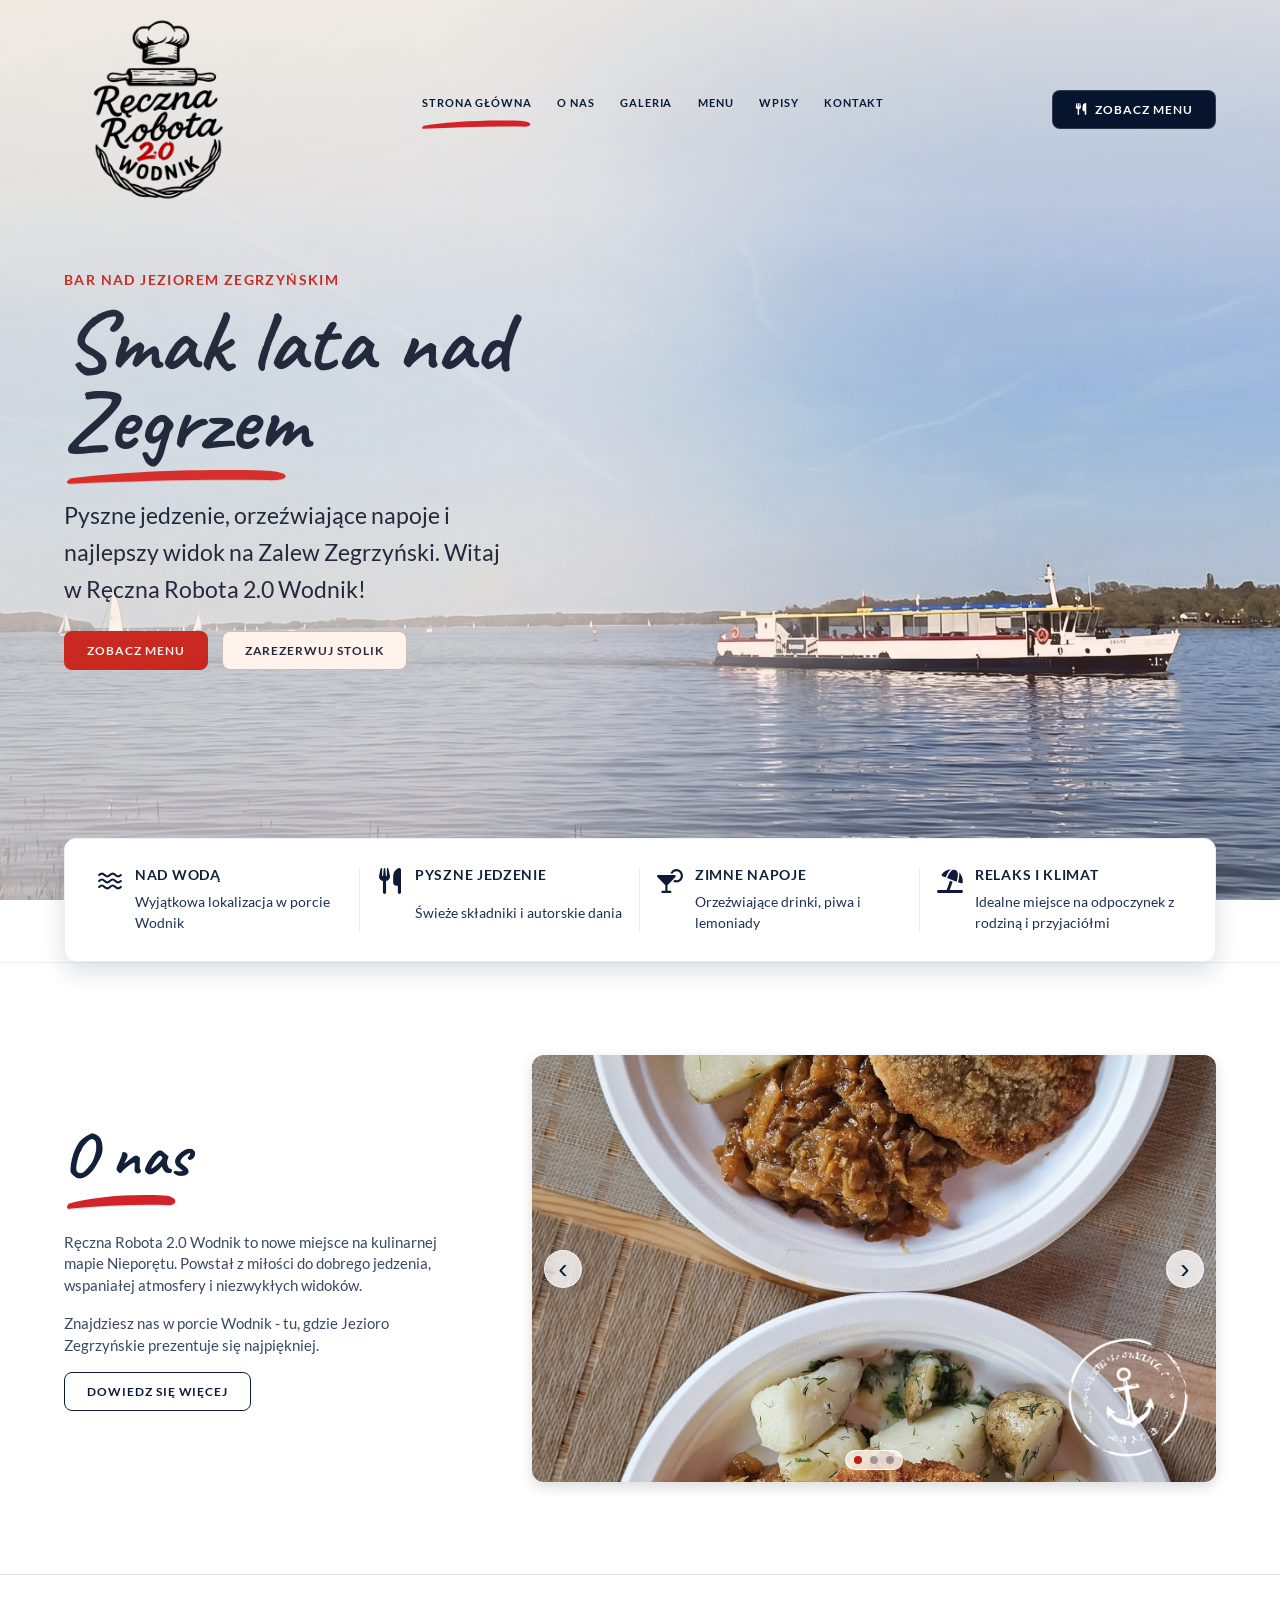
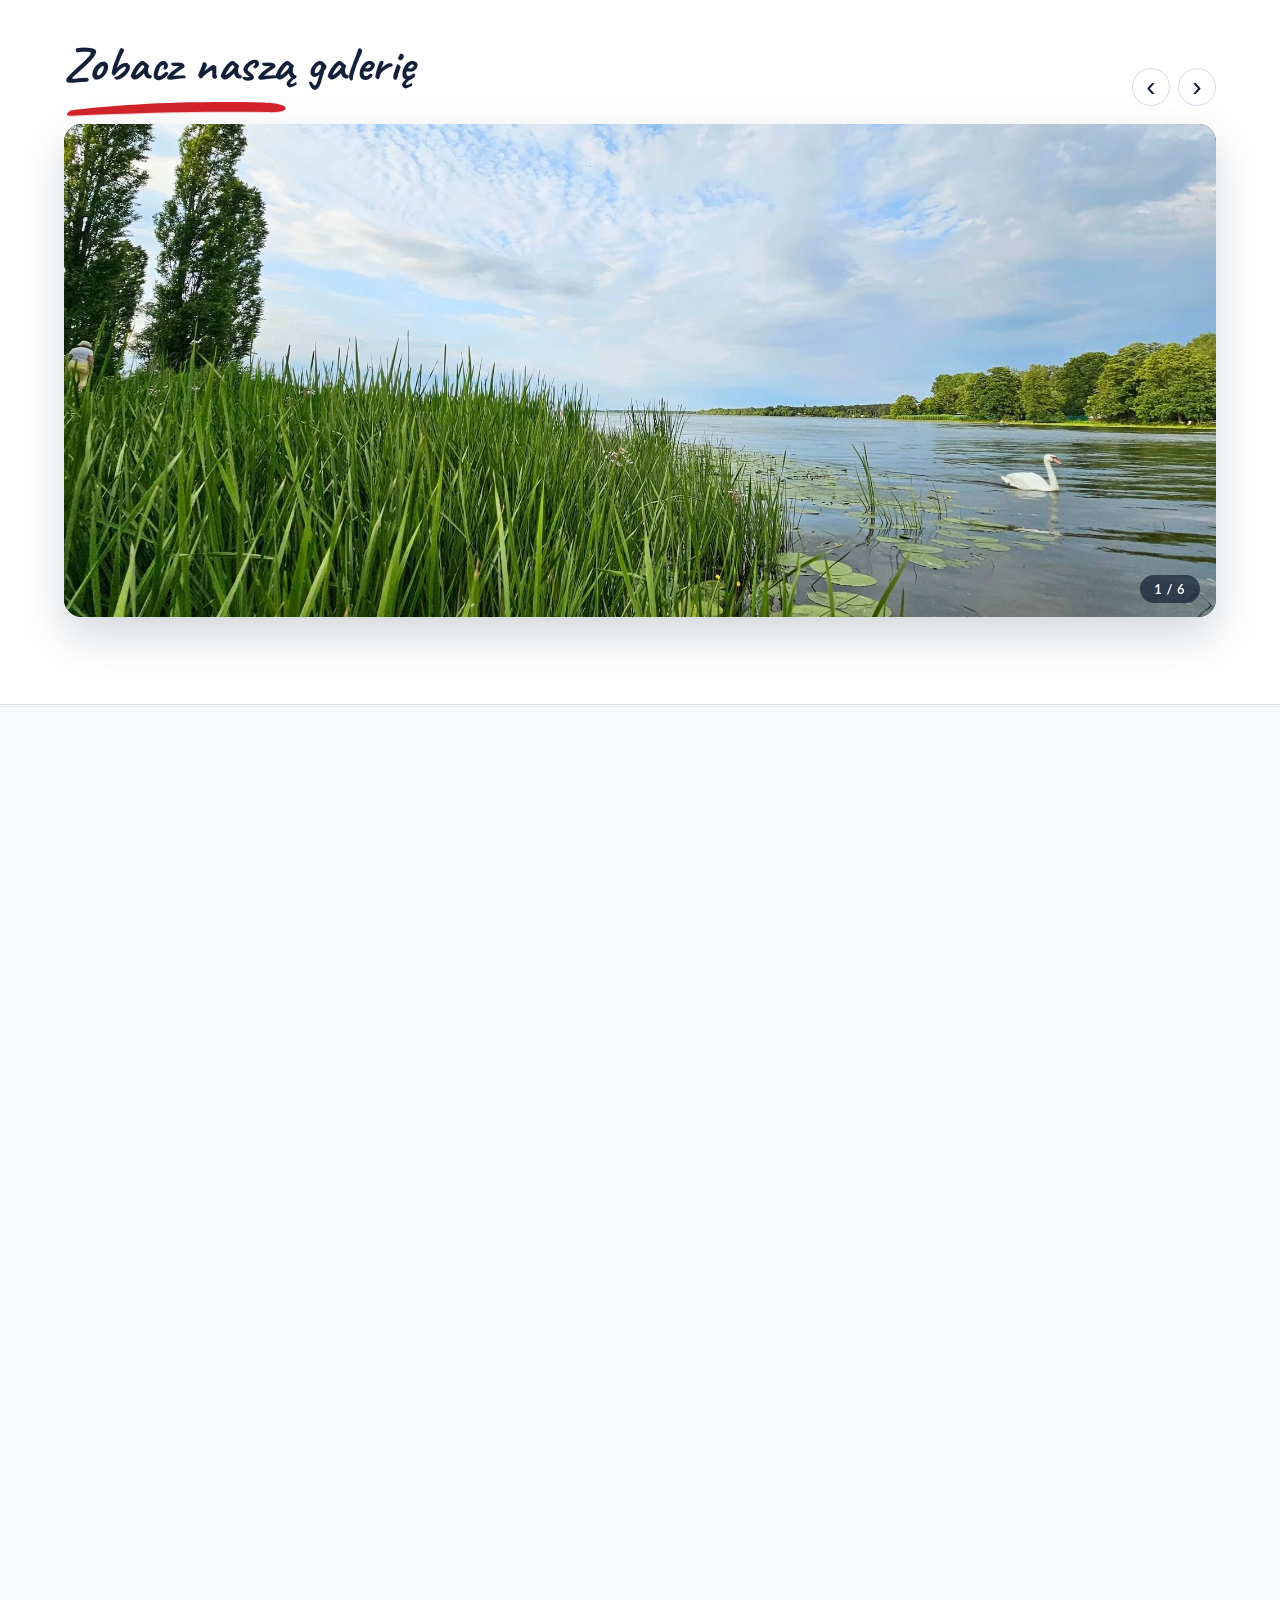
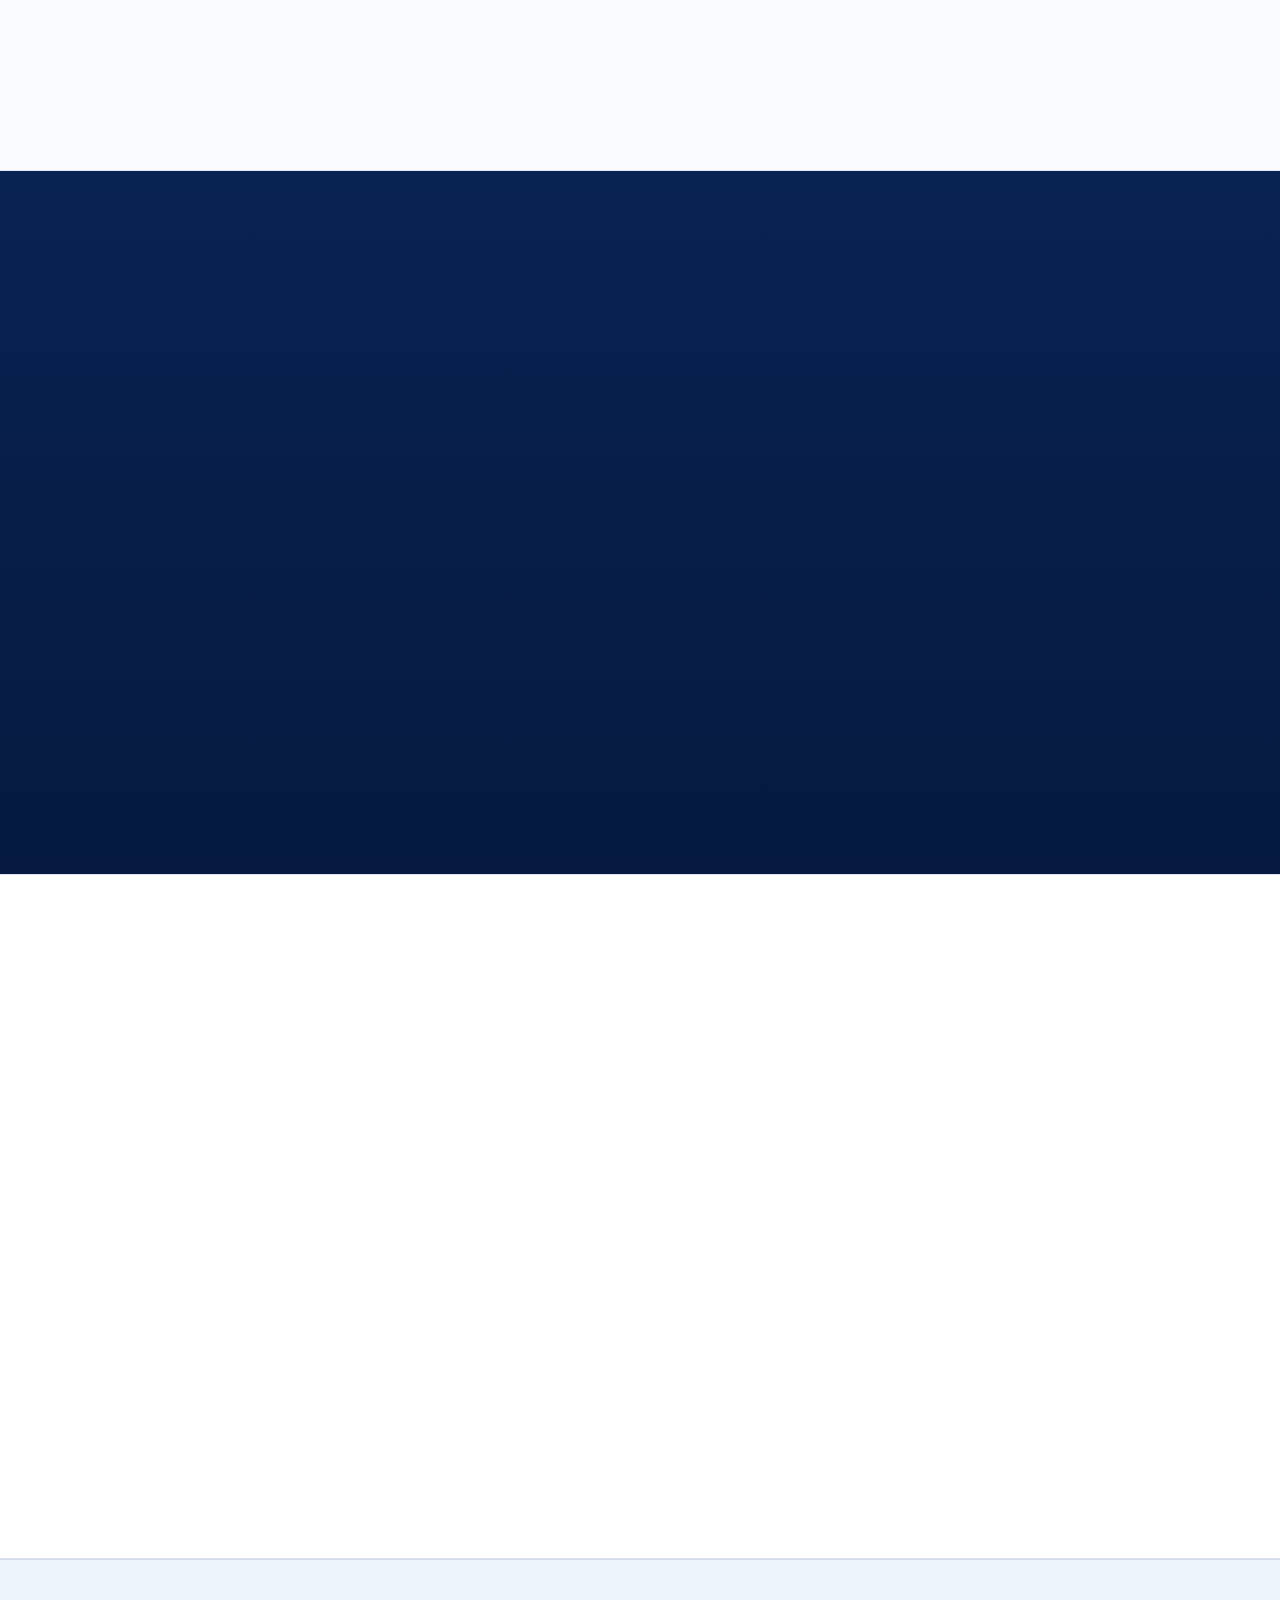
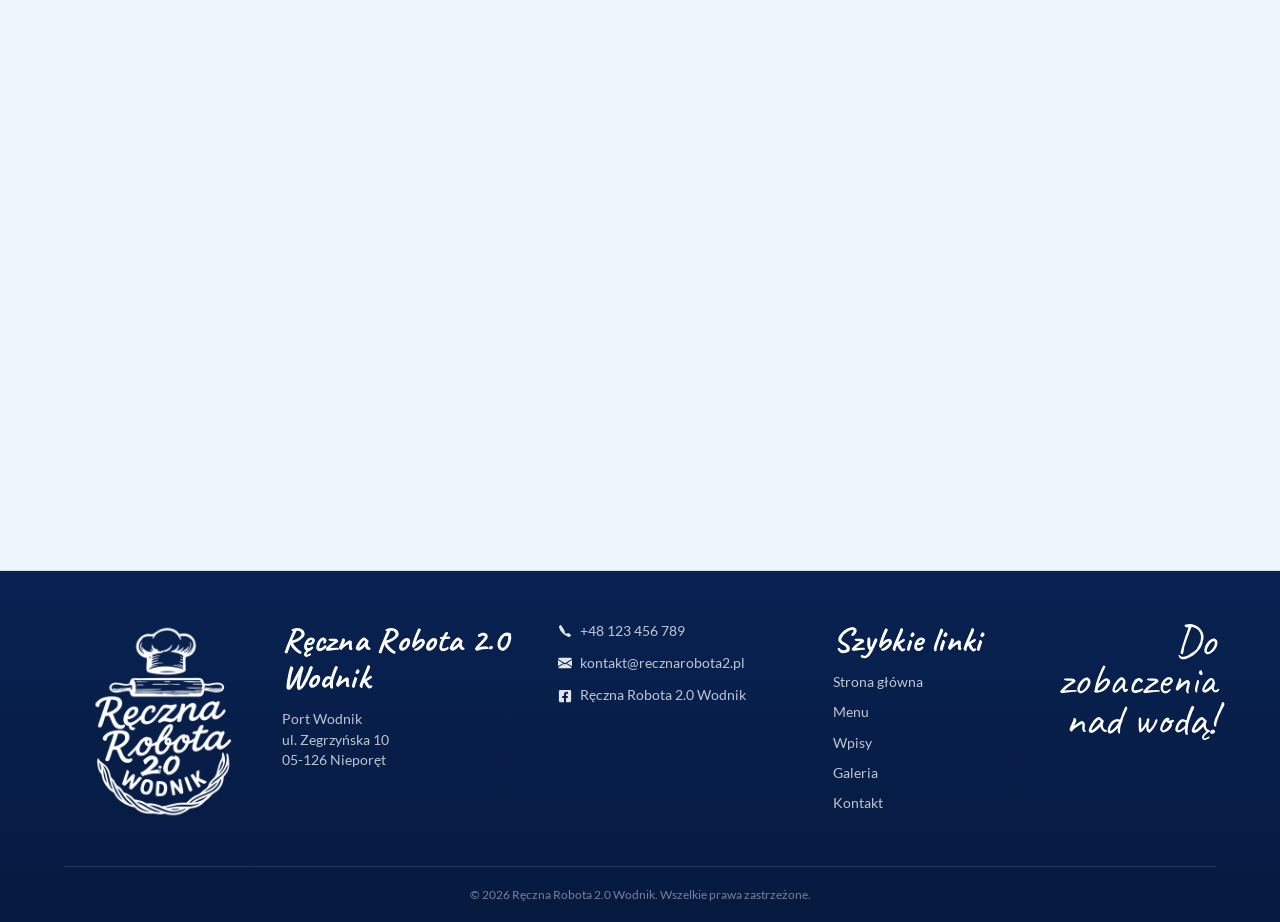
==== commit e7920ac0: "Przywroc stockowe zdjecia w menu i blogu, odswiez karty wpisow Autentyczne zdjecia zostaja tylko w g" ====
--- a/index.html
+++ b/index.html
@@ -5,6 +5,7 @@
   <meta name="viewport" content="width=device-width, initial-scale=1.0">
   <title>Ręczna Robota 2.0 Wodnik</title>
   <meta name="description" content="Bar nad Jeziorem Zegrzyńskim - pyszne jedzenie, zimne napoje i najlepszy widok.">
+  <link rel="preconnect" href="https://images.unsplash.com">
   <link rel="preload" href="./assets/optimized/logo-preloader.webp" as="image" type="image/webp" fetchpriority="high">
   <link rel="preload" href="./hero.webp" as="image" type="image/webp" fetchpriority="high">
   <link rel="preload" href="./assets/fonts/lato-400-latin.woff2" as="font" type="font/woff2" crossorigin>
@@ -223,7 +224,7 @@
         <article class="menu-category js-menu-category" data-category-name="Zupy">
           <button class="menu-category-toggle js-menu-category-toggle" type="button" aria-expanded="true">
             <span class="menu-category-media">
-              <img class="menu-category-photo" src="./assets/gallery/jaja.webp" alt="" aria-hidden="true" loading="lazy" decoding="async">
+              <img class="menu-category-photo" src="https://images.unsplash.com/photo-1547592166-23ac45744acd?auto=format&amp;fit=crop&amp;w=600&amp;q=70" alt="" aria-hidden="true" loading="lazy" decoding="async">
             </span>
             <span class="menu-category-bar">
               <span class="menu-category-heading">Zupy</span>
@@ -241,7 +242,7 @@
         <article class="menu-category js-menu-category" data-category-name="Dania główne">
           <button class="menu-category-toggle js-menu-category-toggle" type="button" aria-expanded="true">
             <span class="menu-category-media">
-              <img class="menu-category-photo" src="./assets/gallery/kotlety.webp" alt="" aria-hidden="true" loading="lazy" decoding="async">
+              <img class="menu-category-photo" src="https://images.unsplash.com/photo-1544025162-d76694265947?auto=format&amp;fit=crop&amp;w=600&amp;q=70" alt="" aria-hidden="true" loading="lazy" decoding="async">
             </span>
             <span class="menu-category-bar">
               <span class="menu-category-heading">Dania główne</span>
@@ -263,7 +264,7 @@
         <article class="menu-category js-menu-category" data-category-name="Pizza 32 cm">
           <button class="menu-category-toggle js-menu-category-toggle" type="button" aria-expanded="true">
             <span class="menu-category-media">
-              <img class="menu-category-photo" src="./assets/gallery/pizza1.webp" alt="" aria-hidden="true" loading="lazy" decoding="async">
+              <img class="menu-category-photo" src="https://images.unsplash.com/photo-1513104890138-7c749659a591?auto=format&amp;fit=crop&amp;w=600&amp;q=70" alt="" aria-hidden="true" loading="lazy" decoding="async">
             </span>
             <span class="menu-category-bar">
               <span class="menu-category-heading">Pizza 32 cm</span>
@@ -285,7 +286,7 @@
         <article class="menu-category js-menu-category" data-category-name="Napoje">
           <button class="menu-category-toggle js-menu-category-toggle" type="button" aria-expanded="true">
             <span class="menu-category-media">
-              <img class="menu-category-photo" src="./assets/gallery/krajobraz.webp" alt="" aria-hidden="true" loading="lazy" decoding="async">
+              <img class="menu-category-photo" src="https://images.unsplash.com/photo-1621263764928-df1444c5e859?auto=format&amp;fit=crop&amp;w=600&amp;q=70" alt="" aria-hidden="true" loading="lazy" decoding="async">
             </span>
             <span class="menu-category-bar">
               <span class="menu-category-heading">Napoje</span>
@@ -306,7 +307,7 @@
         <article class="menu-category js-menu-category" data-category-name="Napoje ciepłe">
           <button class="menu-category-toggle js-menu-category-toggle" type="button" aria-expanded="true">
             <span class="menu-category-media">
-              <img class="menu-category-photo" src="./assets/gallery/jaja.webp" alt="" aria-hidden="true" loading="lazy" decoding="async">
+              <img class="menu-category-photo" src="https://images.unsplash.com/photo-1509042239860-f550ce710b93?auto=format&amp;fit=crop&amp;w=600&amp;q=70" alt="" aria-hidden="true" loading="lazy" decoding="async">
             </span>
             <span class="menu-category-bar">
               <span class="menu-category-heading">Napoje ciepłe</span>
@@ -329,7 +330,7 @@
         <article class="menu-category js-menu-category" data-category-name="Piwo butelkowe">
           <button class="menu-category-toggle js-menu-category-toggle" type="button" aria-expanded="true">
             <span class="menu-category-media">
-              <img class="menu-category-photo" src="./assets/gallery/krajobraz.webp" alt="" aria-hidden="true" loading="lazy" decoding="async">
+              <img class="menu-category-photo" src="https://images.unsplash.com/photo-1571613316887-6f8d5cbf7ef7?auto=format&amp;fit=crop&amp;w=600&amp;q=70" alt="" aria-hidden="true" loading="lazy" decoding="async">
             </span>
             <span class="menu-category-bar">
               <span class="menu-category-heading">Piwo butelkowe</span>
@@ -349,7 +350,7 @@
         <article class="menu-category js-menu-category" data-category-name="Piwo z nalewaka">
           <button class="menu-category-toggle js-menu-category-toggle" type="button" aria-expanded="true">
             <span class="menu-category-media">
-              <img class="menu-category-photo" src="./assets/gallery/pizza2.webp" alt="" aria-hidden="true" loading="lazy" decoding="async">
+              <img class="menu-category-photo" src="https://images.unsplash.com/photo-1535958636474-b021ee887b13?auto=format&amp;fit=crop&amp;w=600&amp;q=70" alt="" aria-hidden="true" loading="lazy" decoding="async">
             </span>
             <span class="menu-category-bar">
               <span class="menu-category-heading">Piwo z nalewaka</span>
@@ -366,7 +367,7 @@
         <article class="menu-category js-menu-category" data-category-name="Piwo bezalkoholowe">
           <button class="menu-category-toggle js-menu-category-toggle" type="button" aria-expanded="true">
             <span class="menu-category-media">
-              <img class="menu-category-photo" src="./assets/gallery/mniam.webp" alt="" aria-hidden="true" loading="lazy" decoding="async">
+              <img class="menu-category-photo" src="https://images.unsplash.com/photo-1618183479302-1e0aa382c36b?auto=format&amp;fit=crop&amp;w=600&amp;q=70" alt="" aria-hidden="true" loading="lazy" decoding="async">
             </span>
             <span class="menu-category-bar">
               <span class="menu-category-heading">Piwo bezalkoholowe</span>
@@ -385,7 +386,7 @@
         <article class="menu-category js-menu-category" data-category-name="Wino">
           <button class="menu-category-toggle js-menu-category-toggle" type="button" aria-expanded="true">
             <span class="menu-category-media">
-              <img class="menu-category-photo" src="./assets/gallery/krajobraz.webp" alt="" aria-hidden="true" loading="lazy" decoding="async">
+              <img class="menu-category-photo" src="https://images.unsplash.com/photo-1510812431401-41d2bd2722f3?auto=format&amp;fit=crop&amp;w=600&amp;q=70" alt="" aria-hidden="true" loading="lazy" decoding="async">
             </span>
             <span class="menu-category-bar">
               <span class="menu-category-heading">Wino</span>
--- a/styles.css
+++ b/styles.css
@@ -1467,10 +1467,10 @@
 }
 
 .blog-teaser-list {
-  margin-top: 18px;
+  margin-top: 22px;
   display: grid;
   grid-template-columns: repeat(3, minmax(0, 1fr));
-  gap: 12px;
+  gap: 20px;
 }
 
 .blog-teaser-card.is-hidden {
@@ -1478,40 +1478,81 @@
 }
 
 .blog-teaser-card {
-  background: #f8fafd;
-  border: 1px solid #dfe7f3;
-  border-radius: 12px;
-  box-shadow: 0 8px 16px rgba(10, 28, 58, 0.06);
+  background: #fff;
+  border: 1px solid #e4ebf6;
+  border-radius: 18px;
+  box-shadow: 0 6px 20px rgba(10, 28, 58, 0.06);
+  overflow: hidden;
+  transition: transform 0.25s ease, box-shadow 0.25s ease, border-color 0.25s ease;
+}
+
+.blog-teaser-card:hover {
+  transform: translateY(-5px);
+  box-shadow: 0 18px 36px rgba(10, 28, 58, 0.14);
+  border-color: #cdd9ec;
 }
 
 .blog-teaser-link {
-  display: block;
+  display: flex;
+  flex-direction: column;
+  height: 100%;
   color: inherit;
   text-decoration: none;
-  padding: 14px 14px 12px;
-  border-radius: 12px;
-  transition: transform 0.2s ease, box-shadow 0.2s ease, background-color 0.2s ease;
+}
+
+.blog-teaser-media {
+  position: relative;
+  overflow: hidden;
 }
 
 .blog-teaser-image {
   width: 100%;
   aspect-ratio: 16 / 10;
   object-fit: cover;
-  border-radius: 10px;
-  border: 1px solid #dfe7f3;
-  margin-bottom: 12px;
   display: block;
-}
-
-.blog-teaser-link:hover {
-  transform: translateY(-1px);
-  box-shadow: 0 10px 18px rgba(10, 28, 58, 0.12);
-  background: #fff;
+  transition: transform 0.45s ease;
+}
+
+.blog-teaser-card:hover .blog-teaser-image {
+  transform: scale(1.05);
+}
+
+.blog-teaser-media::after {
+  content: "";
+  position: absolute;
+  inset: 0;
+  background: linear-gradient(180deg, rgba(10, 28, 58, 0) 55%, rgba(10, 28, 58, 0.28) 100%);
+  pointer-events: none;
+}
+
+.blog-teaser-badge {
+  position: absolute;
+  top: 12px;
+  left: 12px;
+  z-index: 1;
+  display: inline-block;
+  padding: 5px 12px;
+  border-radius: 999px;
+  background: rgba(255, 255, 255, 0.92);
+  color: var(--red);
+  text-transform: uppercase;
+  letter-spacing: 0.08em;
+  font-size: 10.5px;
+  font-weight: 800;
+  backdrop-filter: blur(4px);
+  box-shadow: 0 2px 8px rgba(10, 28, 58, 0.16);
+}
+
+.blog-teaser-body {
+  display: flex;
+  flex-direction: column;
+  flex: 1;
+  padding: 16px 18px 18px;
 }
 
 .blog-teaser-meta {
-  margin: 0 0 7px;
-  color: var(--red);
+  margin: 0 0 8px;
+  color: rgba(10, 28, 58, 0.55);
   text-transform: uppercase;
   letter-spacing: 0.08em;
   font-size: 11px;
@@ -1524,25 +1565,36 @@
   font-style: normal;
   font-size: 17px;
   font-weight: 800;
-  line-height: 1.25;
+  line-height: 1.3;
   color: #0f2f5a;
 }
 
 .blog-teaser-card p {
   margin: 0;
-  line-height: 1.5;
-  color: rgba(10, 28, 58, 0.82);
+  line-height: 1.55;
+  color: rgba(10, 28, 58, 0.78);
   font-size: 14px;
 }
 
 .blog-teaser-readmore {
-  display: inline-block;
-  margin-top: 12px;
+  display: inline-flex;
+  align-items: center;
+  gap: 6px;
+  margin-top: auto;
+  padding-top: 14px;
   color: var(--red);
   text-transform: uppercase;
   letter-spacing: 0.08em;
   font-size: 11px;
   font-weight: 700;
+}
+
+.blog-teaser-readmore-arrow {
+  transition: transform 0.25s ease;
+}
+
+.blog-teaser-card:hover .blog-teaser-readmore-arrow {
+  transform: translateX(4px);
 }
 
 .blog-teaser-empty {
